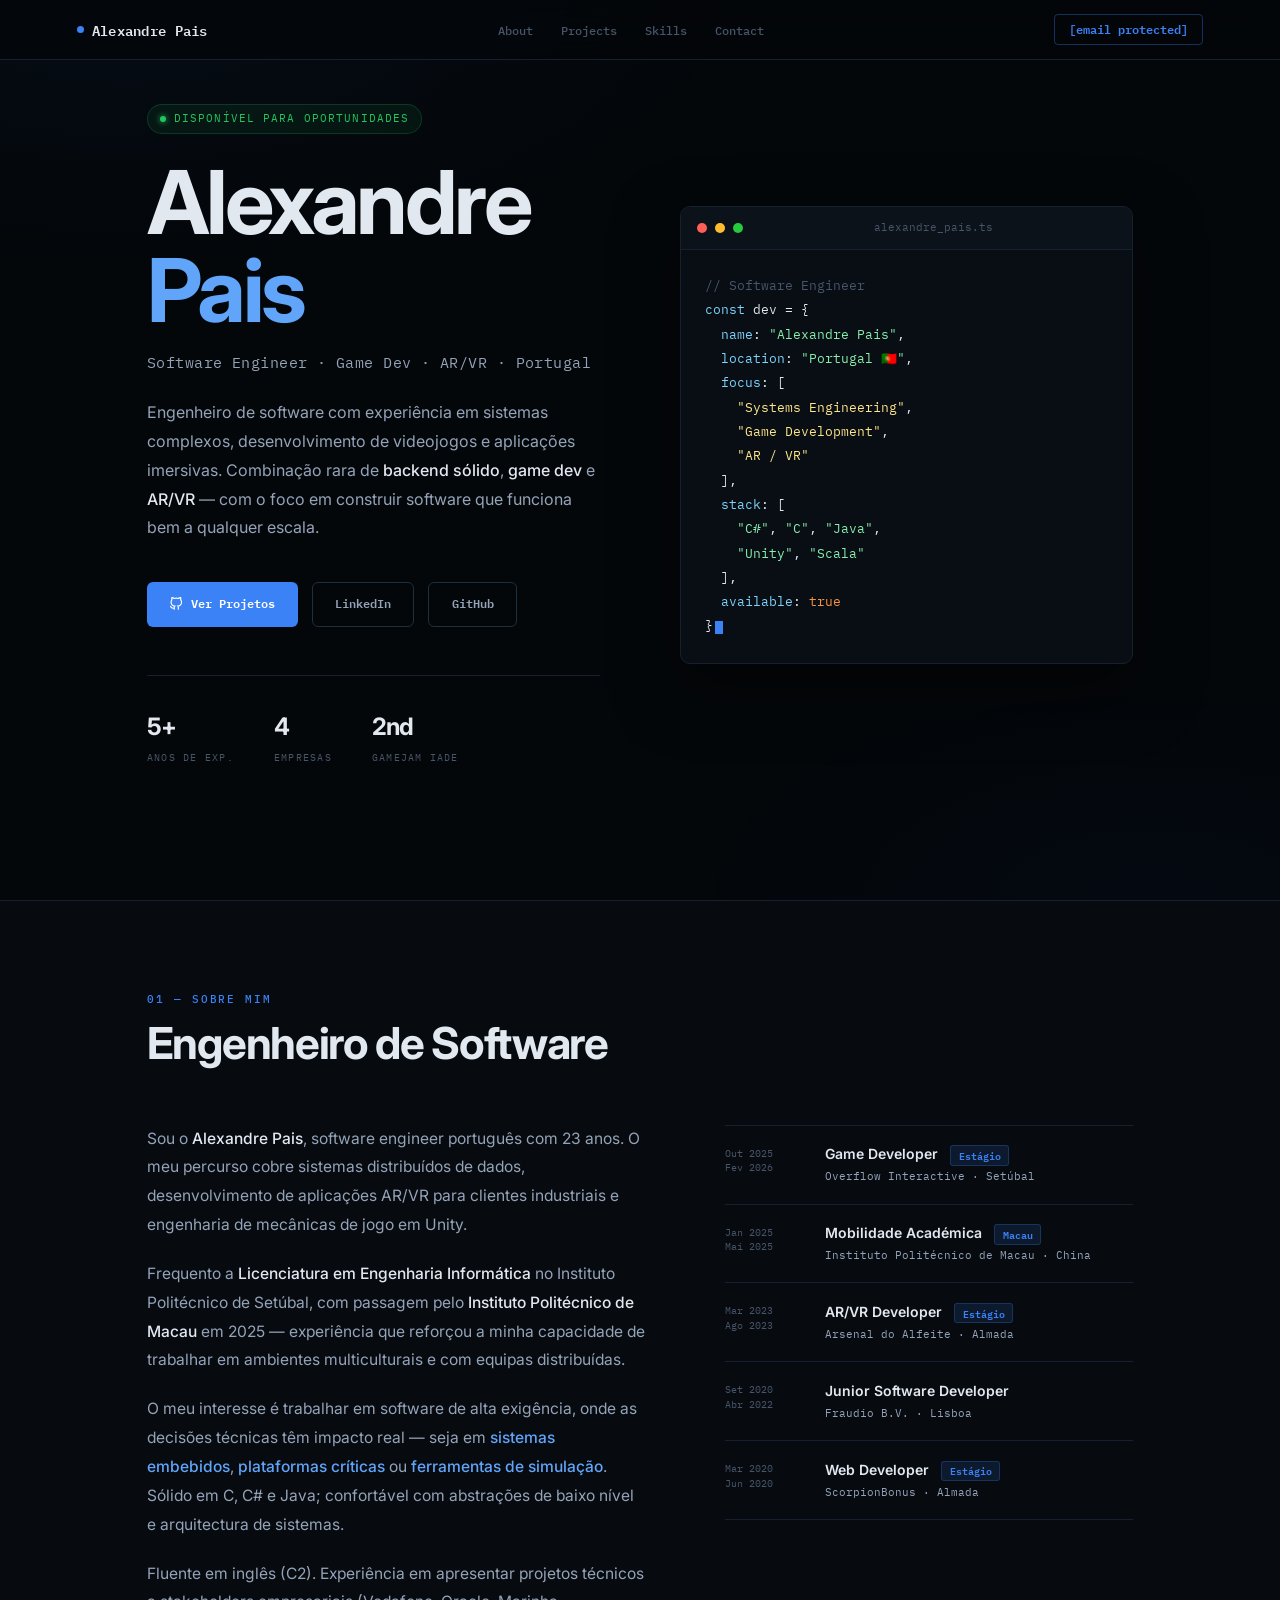
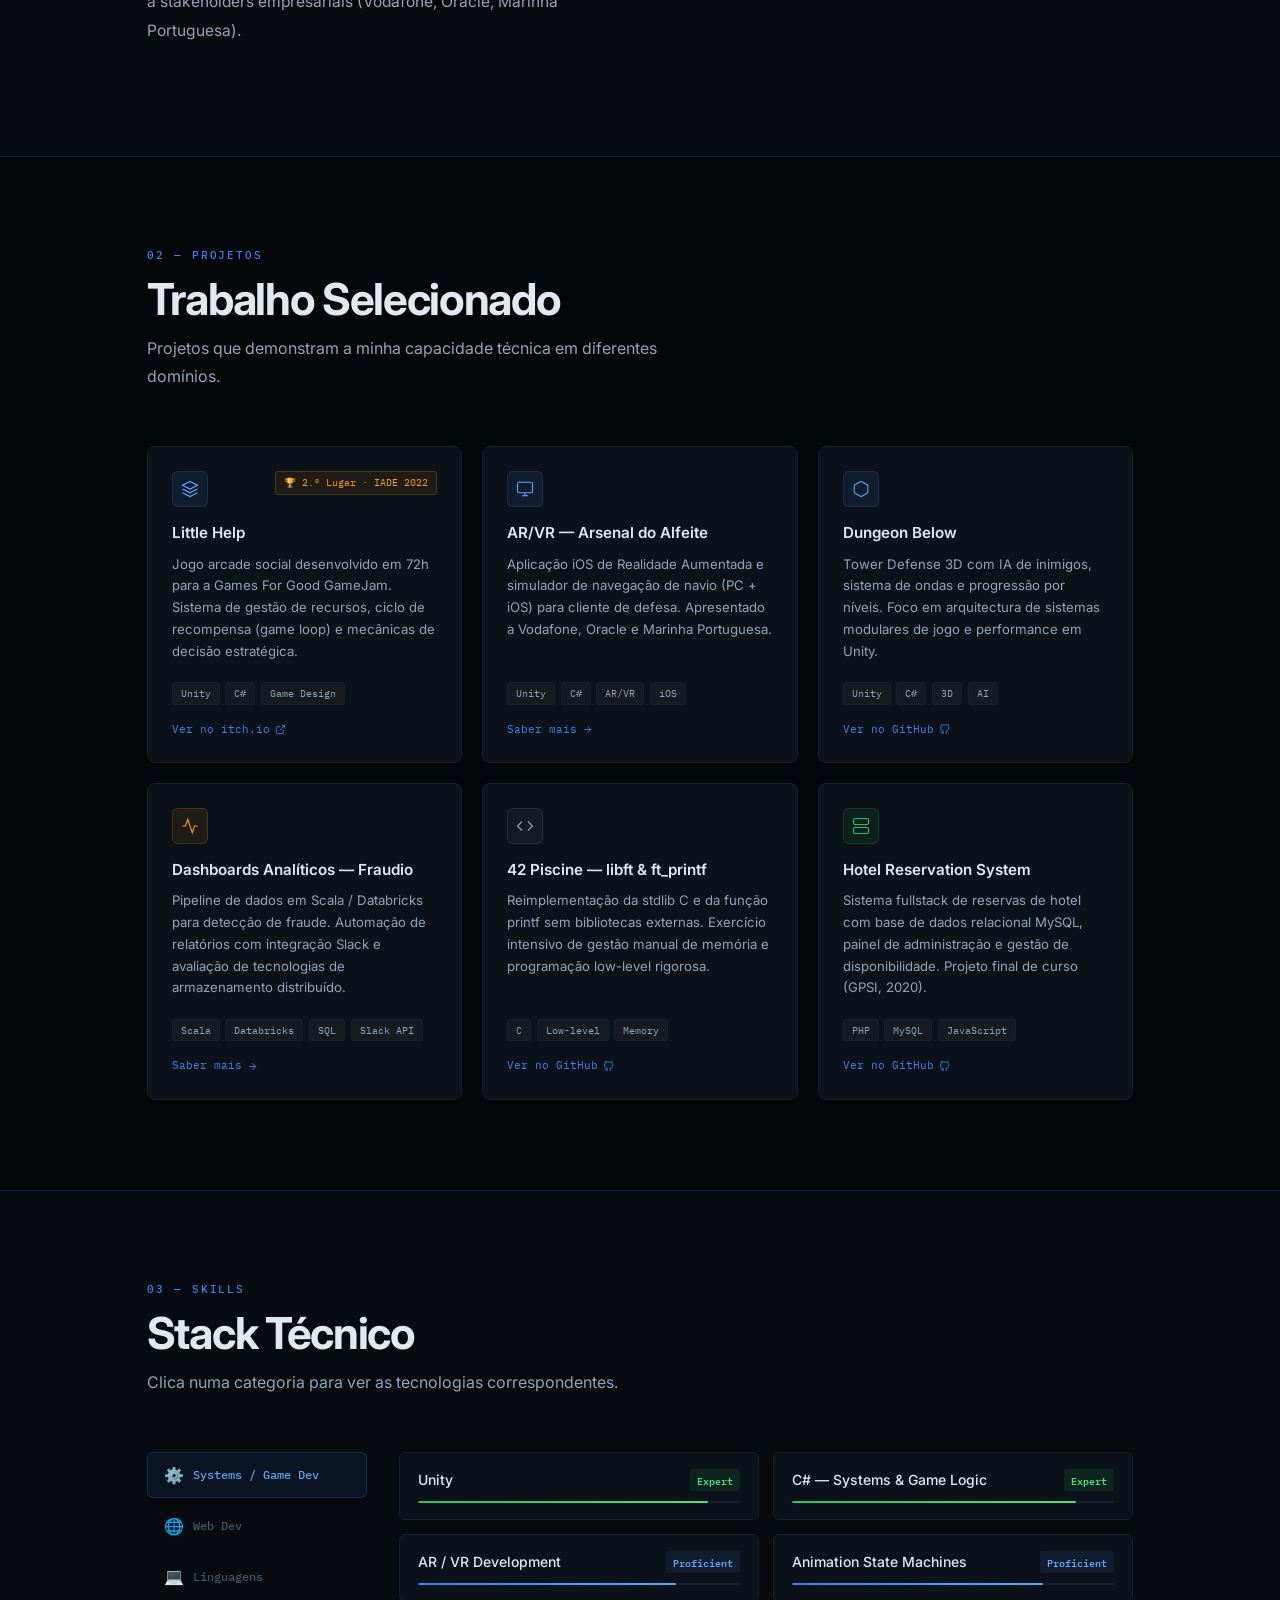
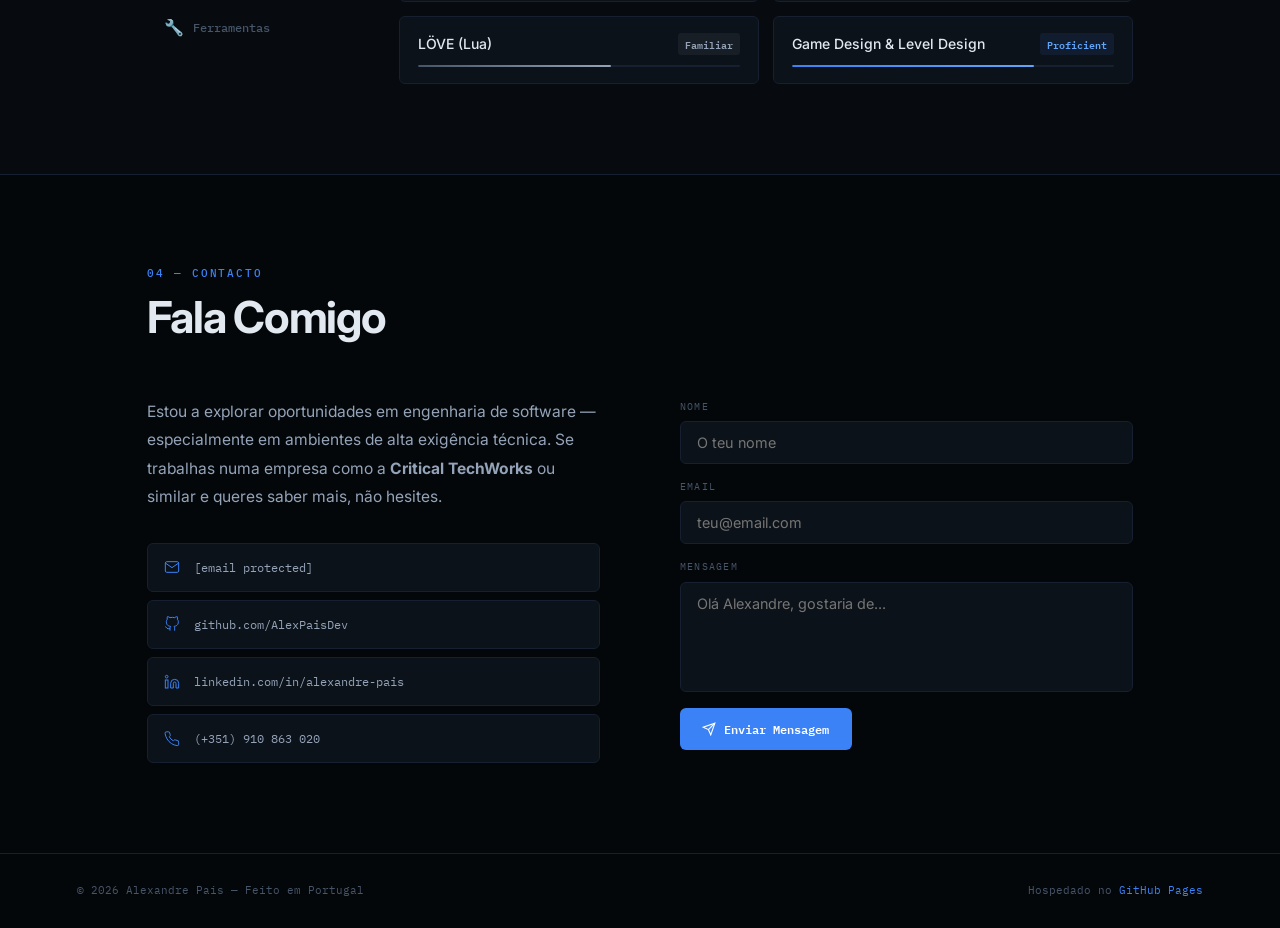
==== index.html @ ddc8dc81 "Add files via upload" ====
<!DOCTYPE html>
<html lang="pt">
<head>
  <meta charset="UTF-8" />
  <meta name="viewport" content="width=device-width, initial-scale=1.0" />
  <title>Alexandre Pais — Software Engineer</title>
  <meta name="description" content="Alexandre Pais — Software Engineer from Portugal. Systems, Game Dev, AR/VR, Backend." />
  <link rel="preconnect" href="https://fonts.googleapis.com" />
  <link href="https://fonts.googleapis.com/css2?family=IBM+Plex+Mono:wght@400;500;600&family=Inter:wght@300;400;500;600;700&display=swap" rel="stylesheet" />
  <style>
    :root {
      --bg:       #04070a;
      --surface:  #090e14;
      --card:     #0c1219;
      --border:   #162030;
      --border2:  #1d2f42;
      --accent:   #3b82f6;
      --accent-d: #1d4ed8;
      --accent-g: #60a5fa;
      --green:    #22c55e;
      --amber:    #f59e0b;
      --text:     #e2e8f0;
      --sub:      #94a3b8;
      --muted:    #475569;
      --mono:     'IBM Plex Mono', monospace;
      --sans:     'Inter', sans-serif;
    }

    *, *::before, *::after { box-sizing: border-box; margin: 0; padding: 0; }
    html { scroll-behavior: smooth; }
    body { background: var(--bg); color: var(--text); font-family: var(--sans); overflow-x: hidden; line-height: 1.6; }

    /* Subtle gradient background */
    body::after {
      content: ''; position: fixed; inset: 0; pointer-events: none; z-index: 0;
      background:
        radial-gradient(ellipse 80% 50% at 10% 0%, rgba(59,130,246,0.05) 0%, transparent 60%),
        radial-gradient(ellipse 60% 40% at 90% 100%, rgba(29,78,216,0.04) 0%, transparent 60%);
    }

    ::-webkit-scrollbar { width: 3px; }
    ::-webkit-scrollbar-track { background: var(--bg); }
    ::-webkit-scrollbar-thumb { background: var(--border2); border-radius: 2px; }

    /* ─── NAV ─── */
    nav {
      position: fixed; top: 0; left: 0; right: 0; z-index: 100;
      height: 60px;
      display: flex; align-items: center; justify-content: space-between;
      padding: 0 clamp(1.5rem, 6vw, 5rem);
      background: rgba(4,7,10,0.85);
      backdrop-filter: blur(16px) saturate(1.4);
      border-bottom: 1px solid var(--border);
    }
    .nav-brand {
      font-family: var(--mono); font-size: 0.85rem; font-weight: 600;
      color: var(--text); letter-spacing: 0.02em;
      display: flex; align-items: center; gap: 0.5rem;
    }
    .nav-brand .dot { width: 7px; height: 7px; border-radius: 50%; background: var(--accent); }
    .nav-links { display: flex; gap: 0.25rem; list-style: none; }
    .nav-links a {
      font-family: var(--mono); font-size: 0.72rem; font-weight: 500;
      color: var(--muted); text-decoration: none;
      padding: 0.35rem 0.75rem; border-radius: 4px;
      transition: color 0.15s, background 0.15s;
    }
    .nav-links a:hover { color: var(--text); background: rgba(255,255,255,0.04); }
    .nav-cta {
      font-family: var(--mono); font-size: 0.72rem; font-weight: 600;
      color: var(--accent); text-decoration: none;
      padding: 0.35rem 0.875rem;
      border: 1px solid rgba(59,130,246,0.35);
      border-radius: 4px; transition: all 0.15s;
    }
    .nav-cta:hover { background: rgba(59,130,246,0.1); border-color: var(--accent); }

    /* ─── SHARED ─── */
    .container { position: relative; z-index: 1; max-width: 1140px; margin: 0 auto; padding: 0 clamp(1.5rem, 6vw, 5rem); }

    section { padding: clamp(5rem, 10vh, 7rem) 0; }
    .section-label {
      font-family: var(--mono); font-size: 0.68rem; font-weight: 500;
      color: var(--accent); text-transform: uppercase; letter-spacing: 0.18em;
      margin-bottom: 0.6rem;
    }
    .section-heading {
      font-size: clamp(1.75rem, 4vw, 2.75rem); font-weight: 700;
      color: var(--text); letter-spacing: -0.03em; line-height: 1.15;
    }
    .section-sub {
      font-size: 1rem; color: var(--sub); margin-top: 0.6rem; max-width: 560px; line-height: 1.75;
    }
    hr.sep { border: none; border-top: 1px solid var(--border); }

    /* ─── HERO ─── */
    #hero {
      min-height: 100vh;
      display: flex; align-items: center;
      padding-top: 60px;
    }
    .hero-inner { display: grid; grid-template-columns: 1fr 1fr; gap: 5rem; align-items: center; }
    @media (max-width: 860px) { .hero-inner { grid-template-columns: 1fr; gap: 3rem; } }

    .hero-status {
      display: inline-flex; align-items: center; gap: 0.5rem;
      font-family: var(--mono); font-size: 0.7rem;
      color: var(--green); letter-spacing: 0.1em; text-transform: uppercase;
      padding: 0.3rem 0.75rem;
      background: rgba(34,197,94,0.07);
      border: 1px solid rgba(34,197,94,0.2);
      border-radius: 2rem; margin-bottom: 1.5rem;
    }
    .status-dot {
      width: 6px; height: 6px; border-radius: 50%; background: var(--green);
      box-shadow: 0 0 6px var(--green); animation: blink-dot 2s ease-in-out infinite;
    }
    @keyframes blink-dot { 0%,100%{opacity:1} 50%{opacity:0.3} }

    .hero-name {
      font-size: clamp(2.8rem, 7vw, 5.5rem); font-weight: 700;
      color: var(--text); letter-spacing: -0.04em; line-height: 1;
    }
    .hero-name .blue { color: var(--accent-g); }
    .hero-title {
      margin-top: 1rem;
      font-family: var(--mono); font-size: clamp(0.8rem, 1.5vw, 0.95rem);
      color: var(--sub); letter-spacing: 0.03em;
    }
    .hero-desc {
      margin-top: 1.5rem; font-size: 1rem; color: var(--sub); line-height: 1.8; max-width: 520px;
    }
    .hero-desc strong { color: var(--text); font-weight: 500; }

    .hero-actions { margin-top: 2.5rem; display: flex; gap: 0.875rem; flex-wrap: wrap; }
    .btn {
      display: inline-flex; align-items: center; gap: 0.5rem;
      font-family: var(--mono); font-size: 0.78rem; font-weight: 600;
      text-decoration: none; border-radius: 6px; padding: 0.7rem 1.4rem;
      transition: all 0.15s; cursor: pointer; border: none;
    }
    .btn-blue { background: var(--accent); color: #fff; }
    .btn-blue:hover { background: var(--accent-d); transform: translateY(-1px); box-shadow: 0 4px 16px rgba(59,130,246,0.3); }
    .btn-ghost { background: transparent; color: var(--sub); border: 1px solid var(--border2); }
    .btn-ghost:hover { color: var(--text); border-color: var(--sub); }

    .hero-meta {
      margin-top: 3rem; padding-top: 2rem; border-top: 1px solid var(--border);
      display: flex; gap: 2.5rem;
    }
    .meta-item { display: flex; flex-direction: column; gap: 0.2rem; }
    .meta-val { font-size: 1.5rem; font-weight: 700; color: var(--text); letter-spacing: -0.03em; }
    .meta-key { font-family: var(--mono); font-size: 0.65rem; color: var(--muted); text-transform: uppercase; letter-spacing: 0.12em; }

    /* Hero right: terminal card */
    .terminal-card {
      background: var(--surface); border: 1px solid var(--border);
      border-radius: 10px; overflow: hidden;
      box-shadow: 0 24px 64px rgba(0,0,0,0.5);
    }
    .terminal-bar {
      padding: 0.75rem 1rem; background: var(--card);
      border-bottom: 1px solid var(--border);
      display: flex; align-items: center; gap: 0.5rem;
    }
    .t-dot { width: 10px; height: 10px; border-radius: 50%; }
    .t-red { background: #ff5f56; }
    .t-yellow { background: #ffbd2e; }
    .t-green { background: #27c93f; }
    .t-title { font-family: var(--mono); font-size: 0.7rem; color: var(--muted); margin: 0 auto; }
    .terminal-body { padding: 1.5rem; font-family: var(--mono); font-size: 0.8rem; line-height: 1.9; }
    .t-comment { color: var(--muted); }
    .t-key { color: #7dd3fc; }
    .t-str { color: #86efac; }
    .t-arr { color: #fde68a; }
    .t-num { color: #fb923c; }
    .t-cursor { display: inline-block; width: 8px; height: 1em; background: var(--accent); vertical-align: middle; animation: blink 1s step-end infinite; margin-left: 2px; }
    @keyframes blink { 0%,100%{opacity:1} 50%{opacity:0} }

    /* ─── ABOUT ─── */
    #about { background: rgba(9,14,20,0.6); }
    .about-grid { display: grid; grid-template-columns: 1.1fr 0.9fr; gap: 5rem; margin-top: 3.5rem; }
    @media(max-width:800px){ .about-grid { grid-template-columns: 1fr; gap: 3rem; } }
    .about-body p { color: var(--sub); font-size: 0.975rem; line-height: 1.85; margin-bottom: 1.25rem; }
    .about-body p strong { color: var(--text); font-weight: 500; }
    .about-body p .hl { color: var(--accent-g); font-weight: 500; }

    .exp-list { display: flex; flex-direction: column; gap: 0; }
    .exp-item {
      display: grid; grid-template-columns: 80px 1fr;
      gap: 0 1.25rem; padding: 1.1rem 0;
      border-bottom: 1px solid var(--border);
    }
    .exp-item:first-child { border-top: 1px solid var(--border); }
    .exp-date { font-family: var(--mono); font-size: 0.65rem; color: var(--muted); padding-top: 0.15rem; line-height: 1.4; }
    .exp-content {}
    .exp-role { font-size: 0.875rem; font-weight: 600; color: var(--text); }
    .exp-company { font-family: var(--mono); font-size: 0.7rem; color: var(--sub); margin-top: 0.15rem; }
    .exp-badge {
      display: inline-block; font-family: var(--mono); font-size: 0.6rem; font-weight: 600;
      padding: 0.1rem 0.45rem; border-radius: 3px; margin-left: 0.5rem; vertical-align: middle;
      background: rgba(59,130,246,0.12); color: var(--accent); border: 1px solid rgba(59,130,246,0.25);
    }
    .exp-badge.amber { background: rgba(245,158,11,0.1); color: var(--amber); border-color: rgba(245,158,11,0.25); }

    /* ─── PROJECTS ─── */
    .projects-grid { display: grid; grid-template-columns: repeat(3,1fr); gap: 1.25rem; margin-top: 3.5rem; }
    @media(max-width:900px){ .projects-grid { grid-template-columns: 1fr 1fr; } }
    @media(max-width:600px){ .projects-grid { grid-template-columns: 1fr; } }

    .proj-card {
      background: var(--card); border: 1px solid var(--border);
      border-radius: 8px; padding: 1.5rem;
      display: flex; flex-direction: column;
      transition: border-color 0.2s, transform 0.2s, box-shadow 0.2s;
      position: relative; overflow: hidden;
    }
    .proj-card::before {
      content: ''; position: absolute; top: 0; left: 0; right: 0; height: 2px;
      background: linear-gradient(90deg, var(--accent), transparent);
      opacity: 0; transition: opacity 0.2s;
    }
    .proj-card:hover { border-color: var(--border2); transform: translateY(-3px); box-shadow: 0 12px 32px rgba(0,0,0,0.4); }
    .proj-card:hover::before { opacity: 1; }

    .proj-header { display: flex; justify-content: space-between; align-items: flex-start; margin-bottom: 0.875rem; }
    .proj-icon {
      width: 36px; height: 36px; border-radius: 6px;
      background: rgba(59,130,246,0.1); border: 1px solid rgba(59,130,246,0.2);
      display: flex; align-items: center; justify-content: center;
    }
    .proj-icon svg { width: 18px; height: 18px; color: var(--accent-g); }
    .proj-award {
      font-family: var(--mono); font-size: 0.6rem; color: var(--amber);
      background: rgba(245,158,11,0.08); border: 1px solid rgba(245,158,11,0.2);
      padding: 0.2rem 0.5rem; border-radius: 3px;
      display: flex; align-items: center; gap: 0.3rem;
    }
    .proj-title { font-size: 0.95rem; font-weight: 600; color: var(--text); margin-bottom: 0.5rem; }
    .proj-desc { font-size: 0.825rem; color: var(--sub); line-height: 1.65; flex: 1; margin-bottom: 1.25rem; }
    .proj-tags { display: flex; flex-wrap: wrap; gap: 0.35rem; margin-bottom: 1rem; }
    .proj-tag {
      font-family: var(--mono); font-size: 0.6rem;
      padding: 0.15rem 0.5rem; border-radius: 3px;
      background: rgba(255,255,255,0.04); color: var(--sub);
      border: 1px solid var(--border);
    }
    .proj-link {
      font-family: var(--mono); font-size: 0.68rem; color: var(--accent);
      text-decoration: none; display: inline-flex; align-items: center; gap: 0.3rem;
      transition: color 0.15s;
    }
    .proj-link:hover { color: var(--accent-g); }
    .proj-link svg { width: 11px; height: 11px; }

    /* ─── SKILLS ─── */
    #skills { background: rgba(9,14,20,0.6); }
    .skills-wrapper { margin-top: 3.5rem; display: grid; grid-template-columns: 220px 1fr; gap: 2rem; }
    @media(max-width:700px){ .skills-wrapper { grid-template-columns: 1fr; } }

    .skills-tabs { display: flex; flex-direction: column; gap: 0.3rem; }
    .tab-btn {
      width: 100%; text-align: left; background: transparent;
      border: 1px solid transparent; border-radius: 6px;
      padding: 0.75rem 1rem; cursor: pointer;
      font-family: var(--mono); font-size: 0.75rem; font-weight: 500;
      color: var(--muted); transition: all 0.15s;
      display: flex; align-items: center; gap: 0.6rem;
    }
    .tab-btn .tab-icon { font-size: 1rem; }
    .tab-btn:hover { color: var(--text); background: rgba(255,255,255,0.03); }
    .tab-btn.active {
      color: var(--accent-g); background: rgba(59,130,246,0.08);
      border-color: rgba(59,130,246,0.25);
    }

    .skills-panel-area { position: relative; }
    .skills-panel { display: none; }
    .skills-panel.active { display: grid; grid-template-columns: 1fr 1fr; gap: 0.875rem; }
    @media(max-width:520px){ .skills-panel.active { grid-template-columns: 1fr; } }

    .skill-row {
      background: var(--card); border: 1px solid var(--border);
      border-radius: 6px; padding: 1rem 1.125rem;
      transition: border-color 0.2s;
    }
    .skill-row:hover { border-color: var(--border2); }
    .skill-top { display: flex; justify-content: space-between; align-items: center; margin-bottom: 0.6rem; }
    .skill-name { font-size: 0.875rem; font-weight: 500; color: var(--text); }
    .skill-lvl {
      font-family: var(--mono); font-size: 0.65rem; font-weight: 600;
      padding: 0.15rem 0.45rem; border-radius: 3px;
    }
    .lvl-expert { background: rgba(34,197,94,0.1); color: #4ade80; }
    .lvl-proficient { background: rgba(59,130,246,0.1); color: var(--accent-g); }
    .lvl-familiar { background: rgba(148,163,184,0.08); color: var(--sub); }
    .skill-bar { height: 2px; background: var(--border); border-radius: 1px; overflow: hidden; }
    .skill-fill { height: 100%; border-radius: 1px; width: 0; transition: width 0.9s ease; }
    .fill-expert { background: linear-gradient(90deg, #22c55e, #4ade80); }
    .fill-proficient { background: linear-gradient(90deg, var(--accent), var(--accent-g)); }
    .fill-familiar { background: linear-gradient(90deg, var(--muted), var(--sub)); }

    /* ─── CONTACT ─── */
    .contact-grid { display: grid; grid-template-columns: 1fr 1fr; gap: 5rem; margin-top: 3.5rem; }
    @media(max-width:768px){ .contact-grid { grid-template-columns: 1fr; gap: 3rem; } }

    .contact-info p { color: var(--sub); font-size: 0.975rem; line-height: 1.8; margin-bottom: 2rem; }
    .contact-items { display: flex; flex-direction: column; gap: 0.5rem; }
    .contact-item {
      display: flex; align-items: center; gap: 0.875rem;
      padding: 0.875rem 1rem; border-radius: 6px;
      background: var(--card); border: 1px solid var(--border);
      text-decoration: none; color: var(--sub);
      font-family: var(--mono); font-size: 0.75rem;
      transition: all 0.15s;
    }
    .contact-item:hover { border-color: var(--border2); color: var(--text); }
    .contact-item svg { width: 16px; height: 16px; flex-shrink: 0; color: var(--accent); }

    .contact-form { display: flex; flex-direction: column; gap: 1rem; }
    .form-field { display: flex; flex-direction: column; gap: 0.4rem; }
    .form-label { font-family: var(--mono); font-size: 0.65rem; color: var(--muted); text-transform: uppercase; letter-spacing: 0.12em; }
    .form-input, .form-textarea {
      background: var(--card); border: 1px solid var(--border);
      color: var(--text); padding: 0.75rem 1rem;
      font-family: var(--sans); font-size: 0.9rem;
      border-radius: 6px; outline: none; transition: border-color 0.15s; resize: none;
    }
    .form-input:focus, .form-textarea:focus { border-color: var(--accent); }
    .form-textarea { min-height: 110px; }

    /* ─── FOOTER ─── */
    footer {
      position: relative; z-index: 1;
      border-top: 1px solid var(--border);
      padding: 1.75rem clamp(1.5rem,6vw,5rem);
      display: flex; justify-content: space-between; align-items: center; flex-wrap: wrap; gap: 1rem;
    }
    .footer-copy { font-family: var(--mono); font-size: 0.68rem; color: var(--muted); }
    .footer-copy a { color: var(--accent); text-decoration: none; }

    /* Fade-in */
    .reveal { opacity: 0; transform: translateY(20px); transition: opacity 0.65s ease, transform 0.65s ease; }
    .reveal.in { opacity: 1; transform: none; }

    @media(max-width:640px){ .nav-links, .nav-cta { display: none; } }
  </style>
</head>
<body>

  <!-- NAV -->
  <nav>
    <div class="nav-brand"><div class="dot"></div>Alexandre Pais</div>
    <ul class="nav-links">
      <li><a href="#about">About</a></li>
      <li><a href="#projects">Projects</a></li>
      <li><a href="#skills">Skills</a></li>
      <li><a href="#contact">Contact</a></li>
    </ul>
    <a href="/cdn-cgi/l/email-protection#f49598918c84959d87909182b49399959d98da979b99" class="nav-cta"><span class="__cf_email__" data-cfemail="f59499908d85949c86919083b59298949c99db969a98">[email&#160;protected]</span></a>
  </nav>

  <!-- HERO -->
  <section id="hero">
    <div class="container">
      <div class="hero-inner">
        <div>
          <div class="hero-status">
            <span class="status-dot"></span>
            Disponível para oportunidades
          </div>
          <h1 class="hero-name">Alexandre<br><span class="blue">Pais</span></h1>
          <p class="hero-title">Software Engineer · Game Dev · AR/VR · Portugal</p>
          <p class="hero-desc">
            Engenheiro de software com experiência em sistemas complexos, desenvolvimento de videojogos e aplicações imersivas. Combinação rara de <strong>backend sólido</strong>, <strong>game dev</strong> e <strong>AR/VR</strong> — com o foco em construir software que funciona bem a qualquer escala.
          </p>
          <div class="hero-actions">
            <a href="#projects" class="btn btn-blue">
              <svg width="14" height="14" viewBox="0 0 24 24" fill="none" stroke="currentColor" stroke-width="2"><path d="M9 19c-5 1.5-5-2.5-7-3m14 6v-3.87a3.37 3.37 0 0 0-.94-2.61c3.14-.35 6.44-1.54 6.44-7A5.44 5.44 0 0 0 20 4.77 5.07 5.07 0 0 0 19.91 1S18.73.65 16 2.48a13.38 13.38 0 0 0-7 0C6.27.65 5.09 1 5.09 1A5.07 5.07 0 0 0 5 4.77a5.44 5.44 0 0 0-1.5 3.78c0 5.42 3.3 6.61 6.44 7A3.37 3.37 0 0 0 9 18.13V22"/></svg>
              Ver Projetos
            </a>
            <a href="https://www.linkedin.com/in/alexandre-pais-6740a91b2/" target="_blank" class="btn btn-ghost">LinkedIn</a>
            <a href="https://github.com/AlexPaisDev" target="_blank" class="btn btn-ghost">GitHub</a>
          </div>
          <div class="hero-meta">
            <div class="meta-item"><span class="meta-val">5+</span><span class="meta-key">Anos de exp.</span></div>
            <div class="meta-item"><span class="meta-val">4</span><span class="meta-key">Empresas</span></div>
            <div class="meta-item"><span class="meta-val">2nd</span><span class="meta-key">GameJam IADE</span></div>
          </div>
        </div>

        <div class="terminal-card reveal">
          <div class="terminal-bar">
            <span class="t-dot t-red"></span>
            <span class="t-dot t-yellow"></span>
            <span class="t-dot t-green"></span>
            <span class="t-title">alexandre_pais.ts</span>
          </div>
          <div class="terminal-body">
<span class="t-comment">// Software Engineer</span>
<br>
<span class="t-key">const</span> dev = {
<br>
&nbsp;&nbsp;<span class="t-key">name</span>: <span class="t-str">"Alexandre Pais"</span>,
<br>
&nbsp;&nbsp;<span class="t-key">location</span>: <span class="t-str">"Portugal 🇵🇹"</span>,
<br>
&nbsp;&nbsp;<span class="t-key">focus</span>: [
<br>
&nbsp;&nbsp;&nbsp;&nbsp;<span class="t-arr">"Systems Engineering"</span>,
<br>
&nbsp;&nbsp;&nbsp;&nbsp;<span class="t-arr">"Game Development"</span>,
<br>
&nbsp;&nbsp;&nbsp;&nbsp;<span class="t-arr">"AR / VR"</span>
<br>
&nbsp;&nbsp;],
<br>
&nbsp;&nbsp;<span class="t-key">stack</span>: [
<br>
&nbsp;&nbsp;&nbsp;&nbsp;<span class="t-str">"C#"</span>, <span class="t-str">"C"</span>, <span class="t-str">"Java"</span>,
<br>
&nbsp;&nbsp;&nbsp;&nbsp;<span class="t-str">"Unity"</span>, <span class="t-str">"Scala"</span>
<br>
&nbsp;&nbsp;],
<br>
&nbsp;&nbsp;<span class="t-key">available</span>: <span class="t-num">true</span>
<br>
}<span class="t-cursor"></span>
          </div>
        </div>
      </div>
    </div>
  </section>

  <hr class="sep" />

  <!-- ABOUT -->
  <section id="about">
    <div class="container">
      <p class="section-label">01 — Sobre mim</p>
      <h2 class="section-heading">Engenheiro de Software</h2>
      <div class="about-grid">
        <div class="about-body reveal">
          <p>
            Sou o <strong>Alexandre Pais</strong>, software engineer português com 23 anos. O meu percurso cobre sistemas distribuídos de dados, desenvolvimento de aplicações AR/VR para clientes industriais e engenharia de mecânicas de jogo em Unity.
          </p>
          <p>
            Frequento a <strong>Licenciatura em Engenharia Informática</strong> no Instituto Politécnico de Setúbal, com passagem pelo <strong>Instituto Politécnico de Macau</strong> em 2025 — experiência que reforçou a minha capacidade de trabalhar em ambientes multiculturais e com equipas distribuídas.
          </p>
          <p>
            O meu interesse é trabalhar em software de alta exigência, onde as decisões técnicas têm impacto real — seja em <span class="hl">sistemas embebidos</span>, <span class="hl">plataformas críticas</span> ou <span class="hl">ferramentas de simulação</span>. Sólido em C, C# e Java; confortável com abstrações de baixo nível e arquitectura de sistemas.
          </p>
          <p>
            Fluente em inglês (C2). Experiência em apresentar projetos técnicos a stakeholders empresariais (Vodafone, Oracle, Marinha Portuguesa).
          </p>
        </div>
        <div class="exp-list reveal">
          <div class="exp-item">
            <div class="exp-date">Out 2025<br>Fev 2026</div>
            <div class="exp-content">
              <div class="exp-role">Game Developer <span class="exp-badge">Estágio</span></div>
              <div class="exp-company">Overflow Interactive · Setúbal</div>
            </div>
          </div>
          <div class="exp-item">
            <div class="exp-date">Jan 2025<br>Mai 2025</div>
            <div class="exp-content">
              <div class="exp-role">Mobilidade Académica <span class="exp-badge">Macau</span></div>
              <div class="exp-company">Instituto Politécnico de Macau · China</div>
            </div>
          </div>
          <div class="exp-item">
            <div class="exp-date">Mar 2023<br>Ago 2023</div>
            <div class="exp-content">
              <div class="exp-role">AR/VR Developer <span class="exp-badge">Estágio</span></div>
              <div class="exp-company">Arsenal do Alfeite · Almada</div>
            </div>
          </div>
          <div class="exp-item">
            <div class="exp-date">Set 2020<br>Abr 2022</div>
            <div class="exp-content">
              <div class="exp-role">Junior Software Developer</div>
              <div class="exp-company">Fraudio B.V. · Lisboa</div>
            </div>
          </div>
          <div class="exp-item">
            <div class="exp-date">Mar 2020<br>Jun 2020</div>
            <div class="exp-content">
              <div class="exp-role">Web Developer <span class="exp-badge">Estágio</span></div>
              <div class="exp-company">ScorpionBonus · Almada</div>
            </div>
          </div>
        </div>
      </div>
    </div>
  </section>

  <hr class="sep" />

  <!-- PROJECTS -->
  <section id="projects">
    <div class="container">
      <p class="section-label">02 — Projetos</p>
      <h2 class="section-heading">Trabalho Selecionado</h2>
      <p class="section-sub">Projetos que demonstram a minha capacidade técnica em diferentes domínios.</p>
      <div class="projects-grid">

        <div class="proj-card reveal">
          <div class="proj-header">
            <div class="proj-icon">
              <svg viewBox="0 0 24 24" fill="none" stroke="currentColor" stroke-width="1.5"><path d="M12 2L2 7l10 5 10-5-10-5zM2 17l10 5 10-5M2 12l10 5 10-5"/></svg>
            </div>
            <div class="proj-award">🏆 2.º Lugar · IADE 2022</div>
          </div>
          <div class="proj-title">Little Help</div>
          <p class="proj-desc">Jogo arcade social desenvolvido em 72h para a Games For Good GameJam. Sistema de gestão de recursos, ciclo de recompensa (game loop) e mecânicas de decisão estratégica.</p>
          <div class="proj-tags">
            <span class="proj-tag">Unity</span>
            <span class="proj-tag">C#</span>
            <span class="proj-tag">Game Design</span>
          </div>
          <a href="https://lodyny.itch.io/little.help" target="_blank" class="proj-link">
            Ver no itch.io
            <svg viewBox="0 0 24 24" fill="none" stroke="currentColor" stroke-width="2"><path d="M18 13v6a2 2 0 0 1-2 2H5a2 2 0 0 1-2-2V8a2 2 0 0 1 2-2h6"/><polyline points="15 3 21 3 21 9"/><line x1="10" y1="14" x2="21" y2="3"/></svg>
          </a>
        </div>

        <div class="proj-card reveal">
          <div class="proj-header">
            <div class="proj-icon">
              <svg viewBox="0 0 24 24" fill="none" stroke="currentColor" stroke-width="1.5"><rect x="2" y="3" width="20" height="14" rx="2"/><path d="M8 21h8m-4-4v4"/></svg>
            </div>
          </div>
          <div class="proj-title">AR/VR — Arsenal do Alfeite</div>
          <p class="proj-desc">Aplicação iOS de Realidade Aumentada e simulador de navegação de navio (PC + iOS) para cliente de defesa. Apresentado a Vodafone, Oracle e Marinha Portuguesa.</p>
          <div class="proj-tags">
            <span class="proj-tag">Unity</span>
            <span class="proj-tag">C#</span>
            <span class="proj-tag">AR/VR</span>
            <span class="proj-tag">iOS</span>
          </div>
          <a href="#contact" class="proj-link">
            Saber mais
            <svg viewBox="0 0 24 24" fill="none" stroke="currentColor" stroke-width="2"><line x1="5" y1="12" x2="19" y2="12"/><polyline points="12 5 19 12 12 19"/></svg>
          </a>
        </div>

        <div class="proj-card reveal">
          <div class="proj-header">
            <div class="proj-icon">
              <svg viewBox="0 0 24 24" fill="none" stroke="currentColor" stroke-width="1.5"><path d="M21 16V8a2 2 0 0 0-1-1.73l-7-4a2 2 0 0 0-2 0l-7 4A2 2 0 0 0 3 8v8a2 2 0 0 0 1 1.73l7 4a2 2 0 0 0 2 0l7-4A2 2 0 0 0 21 16z"/></svg>
            </div>
          </div>
          <div class="proj-title">Dungeon Below</div>
          <p class="proj-desc">Tower Defense 3D com IA de inimigos, sistema de ondas e progressão por níveis. Foco em arquitectura de sistemas modulares de jogo e performance em Unity.</p>
          <div class="proj-tags">
            <span class="proj-tag">Unity</span>
            <span class="proj-tag">C#</span>
            <span class="proj-tag">3D</span>
            <span class="proj-tag">AI</span>
          </div>
          <a href="https://github.com/AlexPaisDev/Dungeon_Below" target="_blank" class="proj-link">
            Ver no GitHub
            <svg viewBox="0 0 24 24" fill="none" stroke="currentColor" stroke-width="2"><path d="M9 19c-5 1.5-5-2.5-7-3m14 6v-3.87a3.37 3.37 0 0 0-.94-2.61c3.14-.35 6.44-1.54 6.44-7A5.44 5.44 0 0 0 20 4.77 5.07 5.07 0 0 0 19.91 1S18.73.65 16 2.48a13.38 13.38 0 0 0-7 0C6.27.65 5.09 1 5.09 1A5.07 5.07 0 0 0 5 4.77a5.44 5.44 0 0 0-1.5 3.78c0 5.42 3.3 6.61 6.44 7A3.37 3.37 0 0 0 9 18.13V22"/></svg>
          </a>
        </div>

        <div class="proj-card reveal">
          <div class="proj-header">
            <div class="proj-icon" style="background:rgba(245,158,11,0.08);border-color:rgba(245,158,11,0.2)">
              <svg viewBox="0 0 24 24" fill="none" stroke="#f59e0b" stroke-width="1.5"><polyline points="22 12 18 12 15 21 9 3 6 12 2 12"/></svg>
            </div>
          </div>
          <div class="proj-title">Dashboards Analíticos — Fraudio</div>
          <p class="proj-desc">Pipeline de dados em Scala / Databricks para detecção de fraude. Automação de relatórios com integração Slack e avaliação de tecnologias de armazenamento distribuído.</p>
          <div class="proj-tags">
            <span class="proj-tag">Scala</span>
            <span class="proj-tag">Databricks</span>
            <span class="proj-tag">SQL</span>
            <span class="proj-tag">Slack API</span>
          </div>
          <a href="#contact" class="proj-link">
            Saber mais
            <svg viewBox="0 0 24 24" fill="none" stroke="currentColor" stroke-width="2"><line x1="5" y1="12" x2="19" y2="12"/><polyline points="12 5 19 12 12 19"/></svg>
          </a>
        </div>

        <div class="proj-card reveal">
          <div class="proj-header">
            <div class="proj-icon" style="background:rgba(148,163,184,0.06);border-color:rgba(148,163,184,0.15)">
              <svg viewBox="0 0 24 24" fill="none" stroke="#94a3b8" stroke-width="1.5"><polyline points="16 18 22 12 16 6"/><polyline points="8 6 2 12 8 18"/></svg>
            </div>
          </div>
          <div class="proj-title">42 Piscine — libft & ft_printf</div>
          <p class="proj-desc">Reimplementação da stdlib C e da função printf sem bibliotecas externas. Exercício intensivo de gestão manual de memória e programação low-level rigorosa.</p>
          <div class="proj-tags">
            <span class="proj-tag">C</span>
            <span class="proj-tag">Low-level</span>
            <span class="proj-tag">Memory</span>
          </div>
          <a href="https://github.com/AlexPaisDev/42-Piscine" target="_blank" class="proj-link">
            Ver no GitHub
            <svg viewBox="0 0 24 24" fill="none" stroke="currentColor" stroke-width="2"><path d="M9 19c-5 1.5-5-2.5-7-3m14 6v-3.87a3.37 3.37 0 0 0-.94-2.61c3.14-.35 6.44-1.54 6.44-7A5.44 5.44 0 0 0 20 4.77 5.07 5.07 0 0 0 19.91 1S18.73.65 16 2.48a13.38 13.38 0 0 0-7 0C6.27.65 5.09 1 5.09 1A5.07 5.07 0 0 0 5 4.77a5.44 5.44 0 0 0-1.5 3.78c0 5.42 3.3 6.61 6.44 7A3.37 3.37 0 0 0 9 18.13V22"/></svg>
          </a>
        </div>

        <div class="proj-card reveal">
          <div class="proj-header">
            <div class="proj-icon" style="background:rgba(34,197,94,0.08);border-color:rgba(34,197,94,0.2)">
              <svg viewBox="0 0 24 24" fill="none" stroke="#22c55e" stroke-width="1.5"><rect x="2" y="2" width="20" height="8" rx="2"/><rect x="2" y="14" width="20" height="8" rx="2"/><line x1="6" y1="6" x2="6.01" y2="6"/><line x1="6" y1="18" x2="6.01" y2="18"/></svg>
            </div>
          </div>
          <div class="proj-title">Hotel Reservation System</div>
          <p class="proj-desc">Sistema fullstack de reservas de hotel com base de dados relacional MySQL, painel de administração e gestão de disponibilidade. Projeto final de curso (GPSI, 2020).</p>
          <div class="proj-tags">
            <span class="proj-tag">PHP</span>
            <span class="proj-tag">MySQL</span>
            <span class="proj-tag">JavaScript</span>
          </div>
          <a href="https://github.com/AlexPaisDev/HotelReservationWebSite" target="_blank" class="proj-link">
            Ver no GitHub
            <svg viewBox="0 0 24 24" fill="none" stroke="currentColor" stroke-width="2"><path d="M9 19c-5 1.5-5-2.5-7-3m14 6v-3.87a3.37 3.37 0 0 0-.94-2.61c3.14-.35 6.44-1.54 6.44-7A5.44 5.44 0 0 0 20 4.77 5.07 5.07 0 0 0 19.91 1S18.73.65 16 2.48a13.38 13.38 0 0 0-7 0C6.27.65 5.09 1 5.09 1A5.07 5.07 0 0 0 5 4.77a5.44 5.44 0 0 0-1.5 3.78c0 5.42 3.3 6.61 6.44 7A3.37 3.37 0 0 0 9 18.13V22"/></svg>
          </a>
        </div>

      </div>
    </div>
  </section>

  <hr class="sep" />

  <!-- SKILLS -->
  <section id="skills">
    <div class="container">
      <p class="section-label">03 — Skills</p>
      <h2 class="section-heading">Stack Técnico</h2>
      <p class="section-sub">Clica numa categoria para ver as tecnologias correspondentes.</p>
      <div class="skills-wrapper reveal">
        <div class="skills-tabs">
          <button class="tab-btn active" onclick="switchTab('systems',this)">
            <span class="tab-icon">⚙️</span> Systems / Game Dev
          </button>
          <button class="tab-btn" onclick="switchTab('web',this)">
            <span class="tab-icon">🌐</span> Web Dev
          </button>
          <button class="tab-btn" onclick="switchTab('languages',this)">
            <span class="tab-icon">💻</span> Linguagens
          </button>
          <button class="tab-btn" onclick="switchTab('tools',this)">
            <span class="tab-icon">🔧</span> Ferramentas
          </button>
        </div>

        <div class="skills-panel-area">

          <!-- SYSTEMS / GAME DEV -->
          <div id="tab-systems" class="skills-panel active">
            <div class="skill-row">
              <div class="skill-top"><span class="skill-name">Unity</span><span class="skill-lvl lvl-expert">Expert</span></div>
              <div class="skill-bar"><div class="skill-fill fill-expert" data-w="90"></div></div>
            </div>
            <div class="skill-row">
              <div class="skill-top"><span class="skill-name">C# — Systems & Game Logic</span><span class="skill-lvl lvl-expert">Expert</span></div>
              <div class="skill-bar"><div class="skill-fill fill-expert" data-w="88"></div></div>
            </div>
            <div class="skill-row">
              <div class="skill-top"><span class="skill-name">AR / VR Development</span><span class="skill-lvl lvl-proficient">Proficient</span></div>
              <div class="skill-bar"><div class="skill-fill fill-proficient" data-w="80"></div></div>
            </div>
            <div class="skill-row">
              <div class="skill-top"><span class="skill-name">Animation State Machines</span><span class="skill-lvl lvl-proficient">Proficient</span></div>
              <div class="skill-bar"><div class="skill-fill fill-proficient" data-w="78"></div></div>
            </div>
            <div class="skill-row">
              <div class="skill-top"><span class="skill-name">LÖVE (Lua)</span><span class="skill-lvl lvl-familiar">Familiar</span></div>
              <div class="skill-bar"><div class="skill-fill fill-familiar" data-w="60"></div></div>
            </div>
            <div class="skill-row">
              <div class="skill-top"><span class="skill-name">Game Design & Level Design</span><span class="skill-lvl lvl-proficient">Proficient</span></div>
              <div class="skill-bar"><div class="skill-fill fill-proficient" data-w="75"></div></div>
            </div>
          </div>

          <!-- WEB DEV -->
          <div id="tab-web" class="skills-panel">
            <div class="skill-row">
              <div class="skill-top"><span class="skill-name">HTML / CSS</span><span class="skill-lvl lvl-expert">Expert</span></div>
              <div class="skill-bar"><div class="skill-fill fill-expert" data-w="85"></div></div>
            </div>
            <div class="skill-row">
              <div class="skill-top"><span class="skill-name">JavaScript</span><span class="skill-lvl lvl-proficient">Proficient</span></div>
              <div class="skill-bar"><div class="skill-fill fill-proficient" data-w="78"></div></div>
            </div>
            <div class="skill-row">
              <div class="skill-top"><span class="skill-name">PHP</span><span class="skill-lvl lvl-proficient">Proficient</span></div>
              <div class="skill-bar"><div class="skill-fill fill-proficient" data-w="70"></div></div>
            </div>
            <div class="skill-row">
              <div class="skill-top"><span class="skill-name">MySQL</span><span class="skill-lvl lvl-proficient">Proficient</span></div>
              <div class="skill-bar"><div class="skill-fill fill-proficient" data-w="75"></div></div>
            </div>
            <div class="skill-row">
              <div class="skill-top"><span class="skill-name">Bootstrap</span><span class="skill-lvl lvl-familiar">Familiar</span></div>
              <div class="skill-bar"><div class="skill-fill fill-familiar" data-w="65"></div></div>
            </div>
          </div>

          <!-- LANGUAGES -->
          <div id="tab-languages" class="skills-panel">
            <div class="skill-row">
              <div class="skill-top"><span class="skill-name">C#</span><span class="skill-lvl lvl-expert">Expert</span></div>
              <div class="skill-bar"><div class="skill-fill fill-expert" data-w="88"></div></div>
            </div>
            <div class="skill-row">
              <div class="skill-top"><span class="skill-name">C</span><span class="skill-lvl lvl-proficient">Proficient</span></div>
              <div class="skill-bar"><div class="skill-fill fill-proficient" data-w="75"></div></div>
            </div>
            <div class="skill-row">
              <div class="skill-top"><span class="skill-name">Java</span><span class="skill-lvl lvl-proficient">Proficient</span></div>
              <div class="skill-bar"><div class="skill-fill fill-proficient" data-w="70"></div></div>
            </div>
            <div class="skill-row">
              <div class="skill-top"><span class="skill-name">Python</span><span class="skill-lvl lvl-familiar">Familiar</span></div>
              <div class="skill-bar"><div class="skill-fill fill-familiar" data-w="65"></div></div>
            </div>
            <div class="skill-row">
              <div class="skill-top"><span class="skill-name">Scala</span><span class="skill-lvl lvl-familiar">Familiar</span></div>
              <div class="skill-bar"><div class="skill-fill fill-familiar" data-w="60"></div></div>
            </div>
            <div class="skill-row">
              <div class="skill-top"><span class="skill-name">Lua</span><span class="skill-lvl lvl-familiar">Familiar</span></div>
              <div class="skill-bar"><div class="skill-fill fill-familiar" data-w="58"></div></div>
            </div>
          </div>

          <!-- TOOLS -->
          <div id="tab-tools" class="skills-panel">
            <div class="skill-row">
              <div class="skill-top"><span class="skill-name">Git / GitHub</span><span class="skill-lvl lvl-expert">Expert</span></div>
              <div class="skill-bar"><div class="skill-fill fill-expert" data-w="92"></div></div>
            </div>
            <div class="skill-row">
              <div class="skill-top"><span class="skill-name">Visual Studio Code</span><span class="skill-lvl lvl-expert">Expert</span></div>
              <div class="skill-bar"><div class="skill-fill fill-expert" data-w="90"></div></div>
            </div>
            <div class="skill-row">
              <div class="skill-top"><span class="skill-name">Linux</span><span class="skill-lvl lvl-proficient">Proficient</span></div>
              <div class="skill-bar"><div class="skill-fill fill-proficient" data-w="72"></div></div>
            </div>
            <div class="skill-row">
              <div class="skill-top"><span class="skill-name">Databricks</span><span class="skill-lvl lvl-familiar">Familiar</span></div>
              <div class="skill-bar"><div class="skill-fill fill-familiar" data-w="62"></div></div>
            </div>
          </div>

        </div>
      </div>
    </div>
  </section>

  <hr class="sep" />

  <!-- CONTACT -->
  <section id="contact">
    <div class="container">
      <p class="section-label">04 — Contacto</p>
      <h2 class="section-heading">Fala Comigo</h2>
      <div class="contact-grid">
        <div class="contact-info reveal">
          <p>Estou a explorar oportunidades em engenharia de software — especialmente em ambientes de alta exigência técnica. Se trabalhas numa empresa como a <strong>Critical TechWorks</strong> ou similar e queres saber mais, não hesites.</p>
          <div class="contact-items">
            <a href="/cdn-cgi/l/email-protection#b7d6dbd2cfc7d6dec4d3d2c1f7d0dad6dedb99d4d8da" class="contact-item">
              <svg viewBox="0 0 24 24" fill="none" stroke="currentColor" stroke-width="1.5"><path d="M4 4h16c1.1 0 2 .9 2 2v12c0 1.1-.9 2-2 2H4c-1.1 0-2-.9-2-2V6c0-1.1.9-2 2-2z"/><polyline points="22,6 12,13 2,6"/></svg>
              <span class="__cf_email__" data-cfemail="82e3eee7faf2e3ebf1e6e7f4c2e5efe3ebeeace1edef">[email&#160;protected]</span>
            </a>
            <a href="https://github.com/AlexPaisDev" target="_blank" class="contact-item">
              <svg viewBox="0 0 24 24" fill="none" stroke="currentColor" stroke-width="1.5"><path d="M9 19c-5 1.5-5-2.5-7-3m14 6v-3.87a3.37 3.37 0 0 0-.94-2.61c3.14-.35 6.44-1.54 6.44-7A5.44 5.44 0 0 0 20 4.77 5.07 5.07 0 0 0 19.91 1S18.73.65 16 2.48a13.38 13.38 0 0 0-7 0C6.27.65 5.09 1 5.09 1A5.07 5.07 0 0 0 5 4.77a5.44 5.44 0 0 0-1.5 3.78c0 5.42 3.3 6.61 6.44 7A3.37 3.37 0 0 0 9 18.13V22"/></svg>
              github.com/AlexPaisDev
            </a>
            <a href="https://www.linkedin.com/in/alexandre-pais-6740a91b2/" target="_blank" class="contact-item">
              <svg viewBox="0 0 24 24" fill="none" stroke="currentColor" stroke-width="1.5"><path d="M16 8a6 6 0 0 1 6 6v7h-4v-7a2 2 0 0 0-2-2 2 2 0 0 0-2 2v7h-4v-7a6 6 0 0 1 6-6z"/><rect x="2" y="9" width="4" height="12"/><circle cx="4" cy="4" r="2"/></svg>
              linkedin.com/in/alexandre-pais
            </a>
            <a href="tel:+351910863020" class="contact-item">
              <svg viewBox="0 0 24 24" fill="none" stroke="currentColor" stroke-width="1.5"><path d="M22 16.92v3a2 2 0 0 1-2.18 2 19.79 19.79 0 0 1-8.63-3.07A19.5 19.5 0 0 1 4.69 12 19.79 19.79 0 0 1 1.61 3.4 2 2 0 0 1 3.58 1.22h3a2 2 0 0 1 2 1.72c.127.96.361 1.903.7 2.81a2 2 0 0 1-.45 2.11L7.91 8.73a16 16 0 0 0 6 6l.89-.89a2 2 0 0 1 2.11-.45c.907.339 1.85.573 2.81.7A2 2 0 0 1 21.5 16.92z"/></svg>
              (+351) 910 863 020
            </a>
          </div>
        </div>
        <div class="contact-form reveal">
          <!-- ✅ Formspree: substitui YOUR_FORM_ID pelo teu ID em formspree.io/forms -->
          <form id="contact-form" action="https://formspree.io/f/mwvrvdog" method="POST" novalidate>
            <div class="form-field">
              <label class="form-label" for="name">Nome</label>
              <input id="name" type="text" name="name" class="form-input" placeholder="O teu nome" required />
            </div>
            <div class="form-field" style="margin-top:0.875rem">
              <label class="form-label" for="email">Email</label>
              <input id="email" type="email" name="email" class="form-input" placeholder="teu@email.com" required />
            </div>
            <div class="form-field" style="margin-top:0.875rem">
              <label class="form-label" for="message">Mensagem</label>
              <textarea id="message" name="message" class="form-textarea" placeholder="Olá Alexandre, gostaria de..." required></textarea>
            </div>
            <div style="margin-top:1rem;display:flex;align-items:center;gap:1rem;flex-wrap:wrap">
              <button type="submit" id="submit-btn" class="btn btn-blue">
                <svg width="14" height="14" viewBox="0 0 24 24" fill="none" stroke="currentColor" stroke-width="2"><line x1="22" y1="2" x2="11" y2="13"/><polygon points="22 2 15 22 11 13 2 9 22 2"/></svg>
                Enviar Mensagem
              </button>
              <p id="form-status" style="font-family:var(--mono);font-size:0.72rem;display:none"></p>
            </div>
          </form>
        </div>
      </div>
    </div>
  </section>

  <footer>
    <p class="footer-copy">© 2026 Alexandre Pais — Feito em Portugal</p>
    <p class="footer-copy">Hospedado no <a href="https://github.com/AlexPaisDev" target="_blank">GitHub Pages</a></p>
  </footer>

  <script data-cfasync="false" src="/cdn-cgi/scripts/5c5dd728/cloudflare-static/email-decode.min.js"></script><script>
    // Reveal on scroll
    const obs = new IntersectionObserver((entries) => {
      entries.forEach((e, i) => {
        if (e.isIntersecting) {
          setTimeout(() => e.target.classList.add('in'), i * 100);
        }
      });
    }, { threshold: 0.1 });
    document.querySelectorAll('.reveal').forEach(el => obs.observe(el));

    // Animate bars of a given panel
    function animateBars(panel) {
      panel.querySelectorAll('.skill-fill').forEach(bar => {
        bar.style.width = '0%';
        // Force reflow so transition fires
        void bar.offsetWidth;
        setTimeout(() => { bar.style.width = bar.dataset.w + '%'; }, 60);
      });
    }

    // Tab switching — ONLY shows selected panel
    function switchTab(id, btn) {
      // Hide all panels
      document.querySelectorAll('.skills-panel').forEach(p => p.classList.remove('active'));
      // Deactivate all buttons
      document.querySelectorAll('.tab-btn').forEach(b => b.classList.remove('active'));
      // Show selected panel
      const panel = document.getElementById('tab-' + id);
      panel.classList.add('active');
      btn.classList.add('active');
      // Animate bars in the newly shown panel
      animateBars(panel);
    }

    // Animate initial active tab bars on load
    window.addEventListener('load', () => {
      const active = document.querySelector('.skills-panel.active');
      if (active) setTimeout(() => animateBars(active), 400);
    });

    // Formspree async submit
    const form = document.getElementById('contact-form');
    const submitBtn = document.getElementById('submit-btn');
    const status = document.getElementById('form-status');

    form.addEventListener('submit', async (e) => {
      e.preventDefault();
      const name = form.name.value.trim();
      const email = form.email.value.trim();
      const message = form.message.value.trim();
      if (!name || !email || !message) {
        status.style.display = 'block';
        status.style.color = '#f87171';
        status.textContent = '⚠ Preenche todos os campos.';
        return;
      }
      submitBtn.disabled = true;
      submitBtn.textContent = 'A enviar...';
      try {
        const res = await fetch(form.action, {
          method: 'POST',
          headers: { 'Accept': 'application/json' },
          body: new FormData(form)
        });
        if (res.ok) {
          status.style.display = 'block';
          status.style.color = '#4ade80';
          status.textContent = '✓ Mensagem enviada com sucesso!';
          form.reset();
        } else {
          const data = await res.json();
          throw new Error(data?.errors?.[0]?.message || 'Erro ao enviar.');
        }
      } catch (err) {
        status.style.display = 'block';
        status.style.color = '#f87171';
        status.textContent = '✗ ' + err.message;
      } finally {
        submitBtn.disabled = false;
        submitBtn.innerHTML = '<svg width="14" height="14" viewBox="0 0 24 24" fill="none" stroke="currentColor" stroke-width="2"><line x1="22" y1="2" x2="11" y2="13"/><polygon points="22 2 15 22 11 13 2 9 22 2"/></svg> Enviar Mensagem';
        setTimeout(() => { status.style.display = 'none'; }, 5000);
      }
    });

    // Active nav highlight
    const sections = document.querySelectorAll('section[id]');
    window.addEventListener('scroll', () => {
      const y = window.scrollY + 80;
      sections.forEach(s => {
        const a = document.querySelector(`.nav-links a[href="#${s.id}"]`);
        if (!a) return;
        a.style.color = (y >= s.offsetTop && y < s.offsetTop + s.offsetHeight) ? 'var(--text)' : '';
      });
    });
  </script>
</body>
</html>
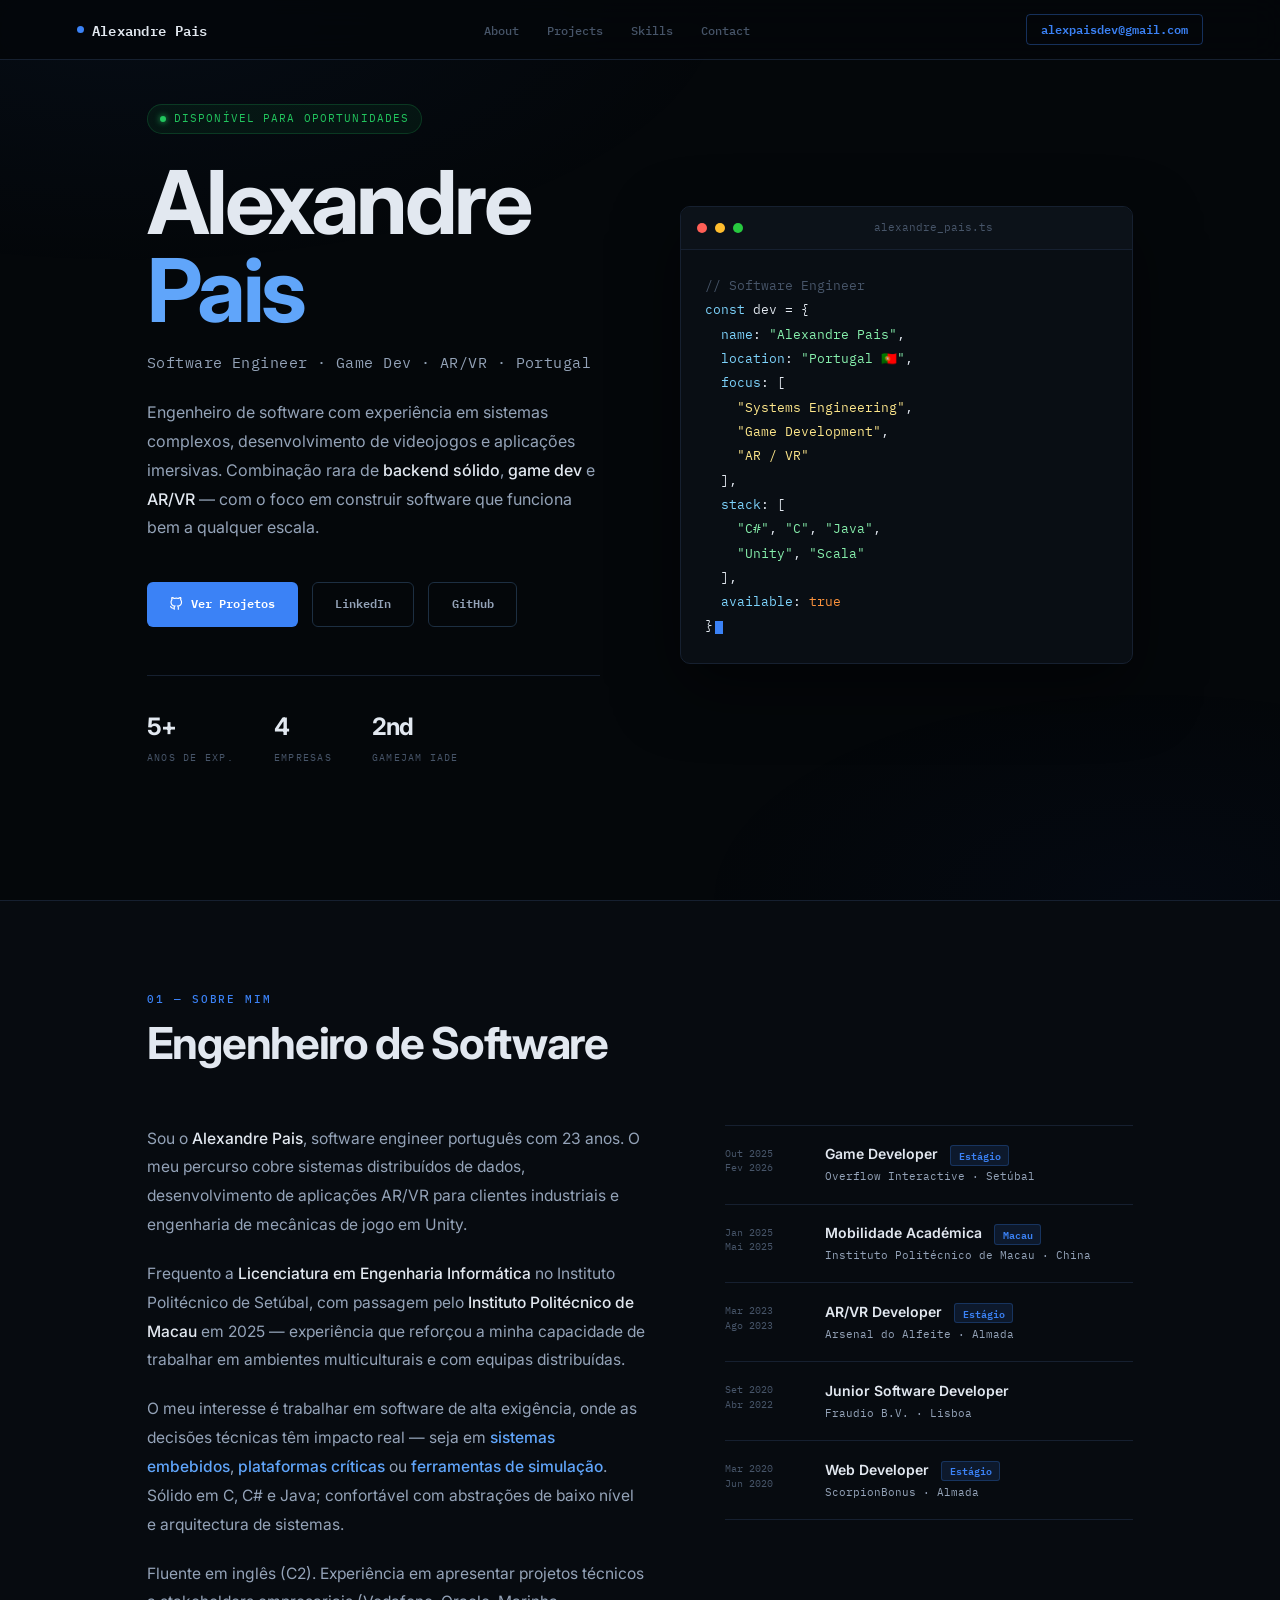
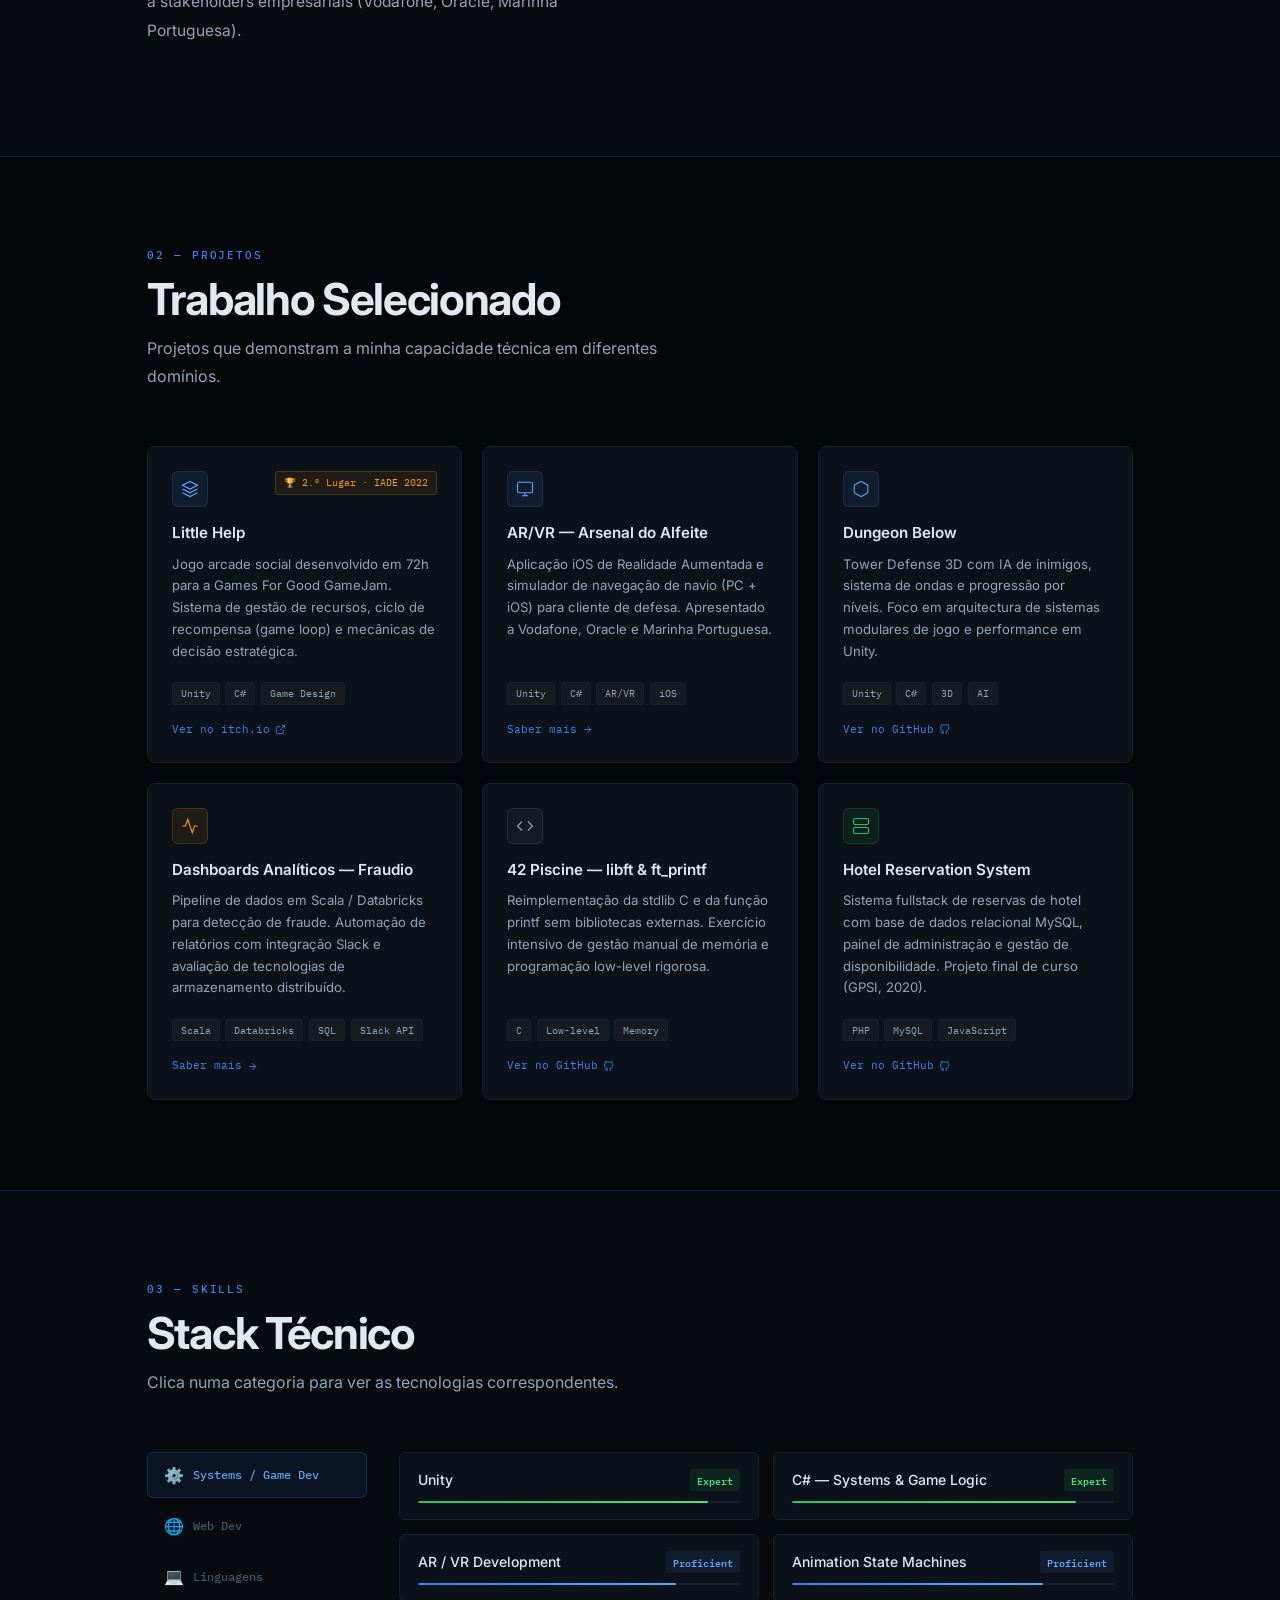
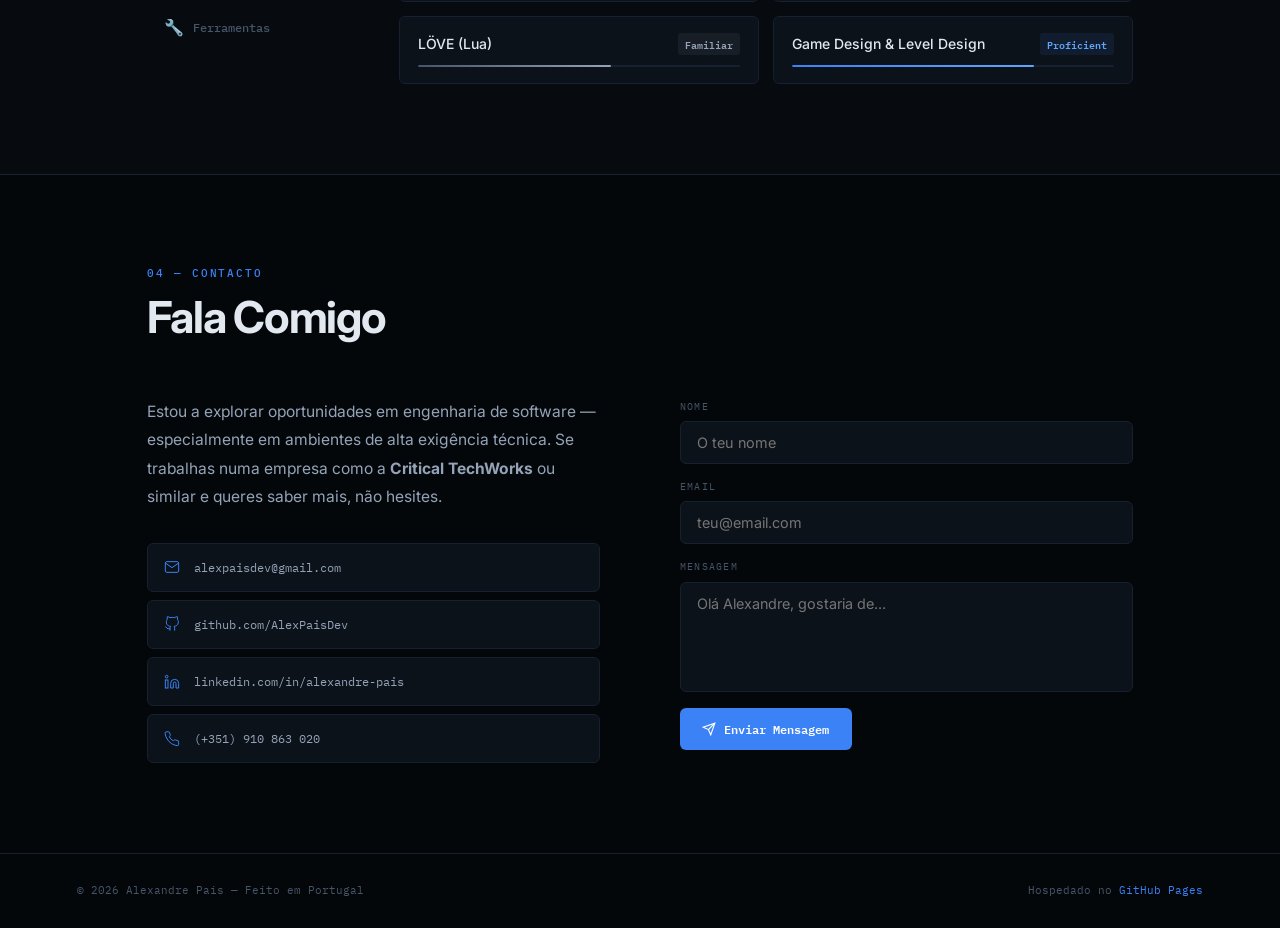
==== commit 770cea2e: "Updating index.html" ====
--- a/index.html
+++ b/index.html
@@ -357,7 +357,7 @@
       <li><a href="#skills">Skills</a></li>
       <li><a href="#contact">Contact</a></li>
     </ul>
-    <a href="/cdn-cgi/l/email-protection#f49598918c84959d87909182b49399959d98da979b99" class="nav-cta"><span class="__cf_email__" data-cfemail="f59499908d85949c86919083b59298949c99db969a98">[email&#160;protected]</span></a>
+    <a href="mailto:alexpaisdev@gmail.com" class="nav-cta">alexpaisdev@gmail.com</a>
   </nav>
 
   <!-- HERO -->
@@ -769,9 +769,9 @@
         <div class="contact-info reveal">
           <p>Estou a explorar oportunidades em engenharia de software — especialmente em ambientes de alta exigência técnica. Se trabalhas numa empresa como a <strong>Critical TechWorks</strong> ou similar e queres saber mais, não hesites.</p>
           <div class="contact-items">
-            <a href="/cdn-cgi/l/email-protection#b7d6dbd2cfc7d6dec4d3d2c1f7d0dad6dedb99d4d8da" class="contact-item">
+            <a href="mailto:alexpaisdev@gmail.com" class="contact-item">
               <svg viewBox="0 0 24 24" fill="none" stroke="currentColor" stroke-width="1.5"><path d="M4 4h16c1.1 0 2 .9 2 2v12c0 1.1-.9 2-2 2H4c-1.1 0-2-.9-2-2V6c0-1.1.9-2 2-2z"/><polyline points="22,6 12,13 2,6"/></svg>
-              <span class="__cf_email__" data-cfemail="82e3eee7faf2e3ebf1e6e7f4c2e5efe3ebeeace1edef">[email&#160;protected]</span>
+              alexpaisdev@gmail.com
             </a>
             <a href="https://github.com/AlexPaisDev" target="_blank" class="contact-item">
               <svg viewBox="0 0 24 24" fill="none" stroke="currentColor" stroke-width="1.5"><path d="M9 19c-5 1.5-5-2.5-7-3m14 6v-3.87a3.37 3.37 0 0 0-.94-2.61c3.14-.35 6.44-1.54 6.44-7A5.44 5.44 0 0 0 20 4.77 5.07 5.07 0 0 0 19.91 1S18.73.65 16 2.48a13.38 13.38 0 0 0-7 0C6.27.65 5.09 1 5.09 1A5.07 5.07 0 0 0 5 4.77a5.44 5.44 0 0 0-1.5 3.78c0 5.42 3.3 6.61 6.44 7A3.37 3.37 0 0 0 9 18.13V22"/></svg>
@@ -820,7 +820,7 @@
     <p class="footer-copy">Hospedado no <a href="https://github.com/AlexPaisDev" target="_blank">GitHub Pages</a></p>
   </footer>
 
-  <script data-cfasync="false" src="/cdn-cgi/scripts/5c5dd728/cloudflare-static/email-decode.min.js"></script><script>
+  <script>
     // Reveal on scroll
     const obs = new IntersectionObserver((entries) => {
       entries.forEach((e, i) => {
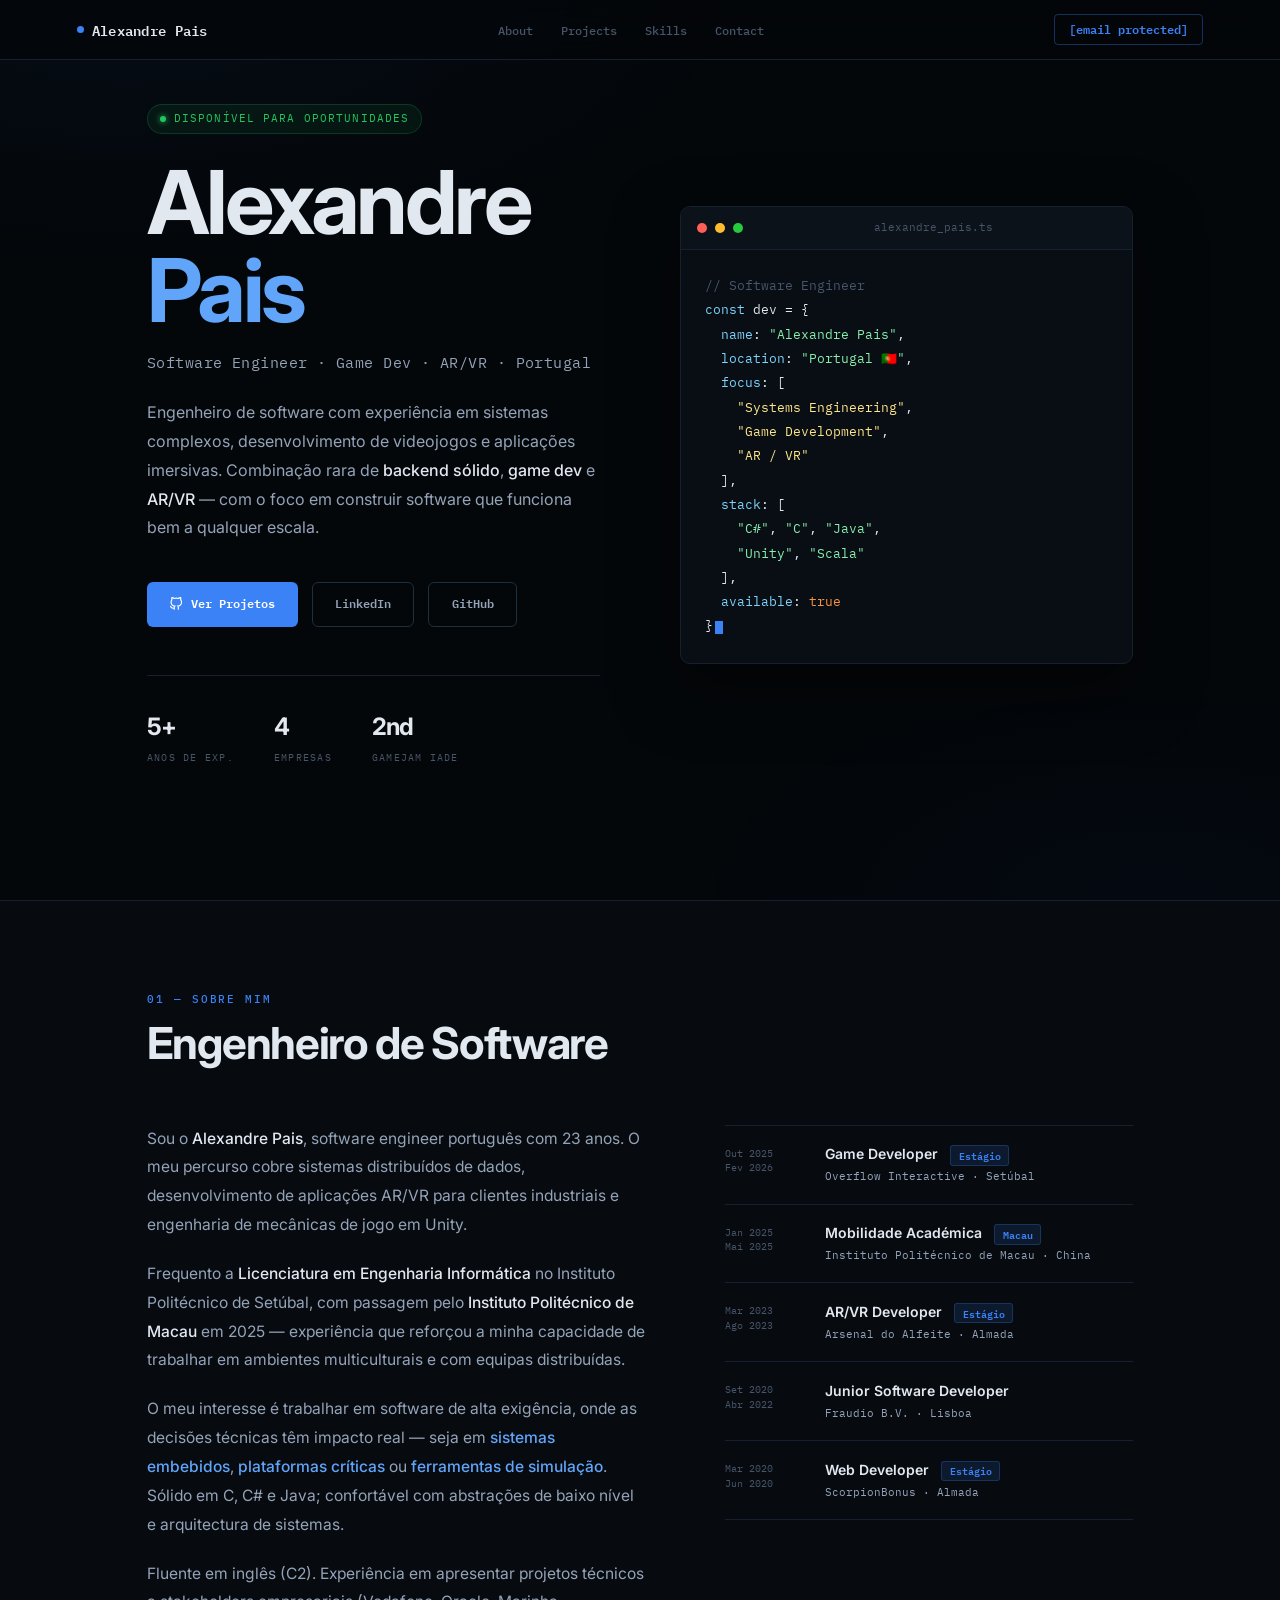
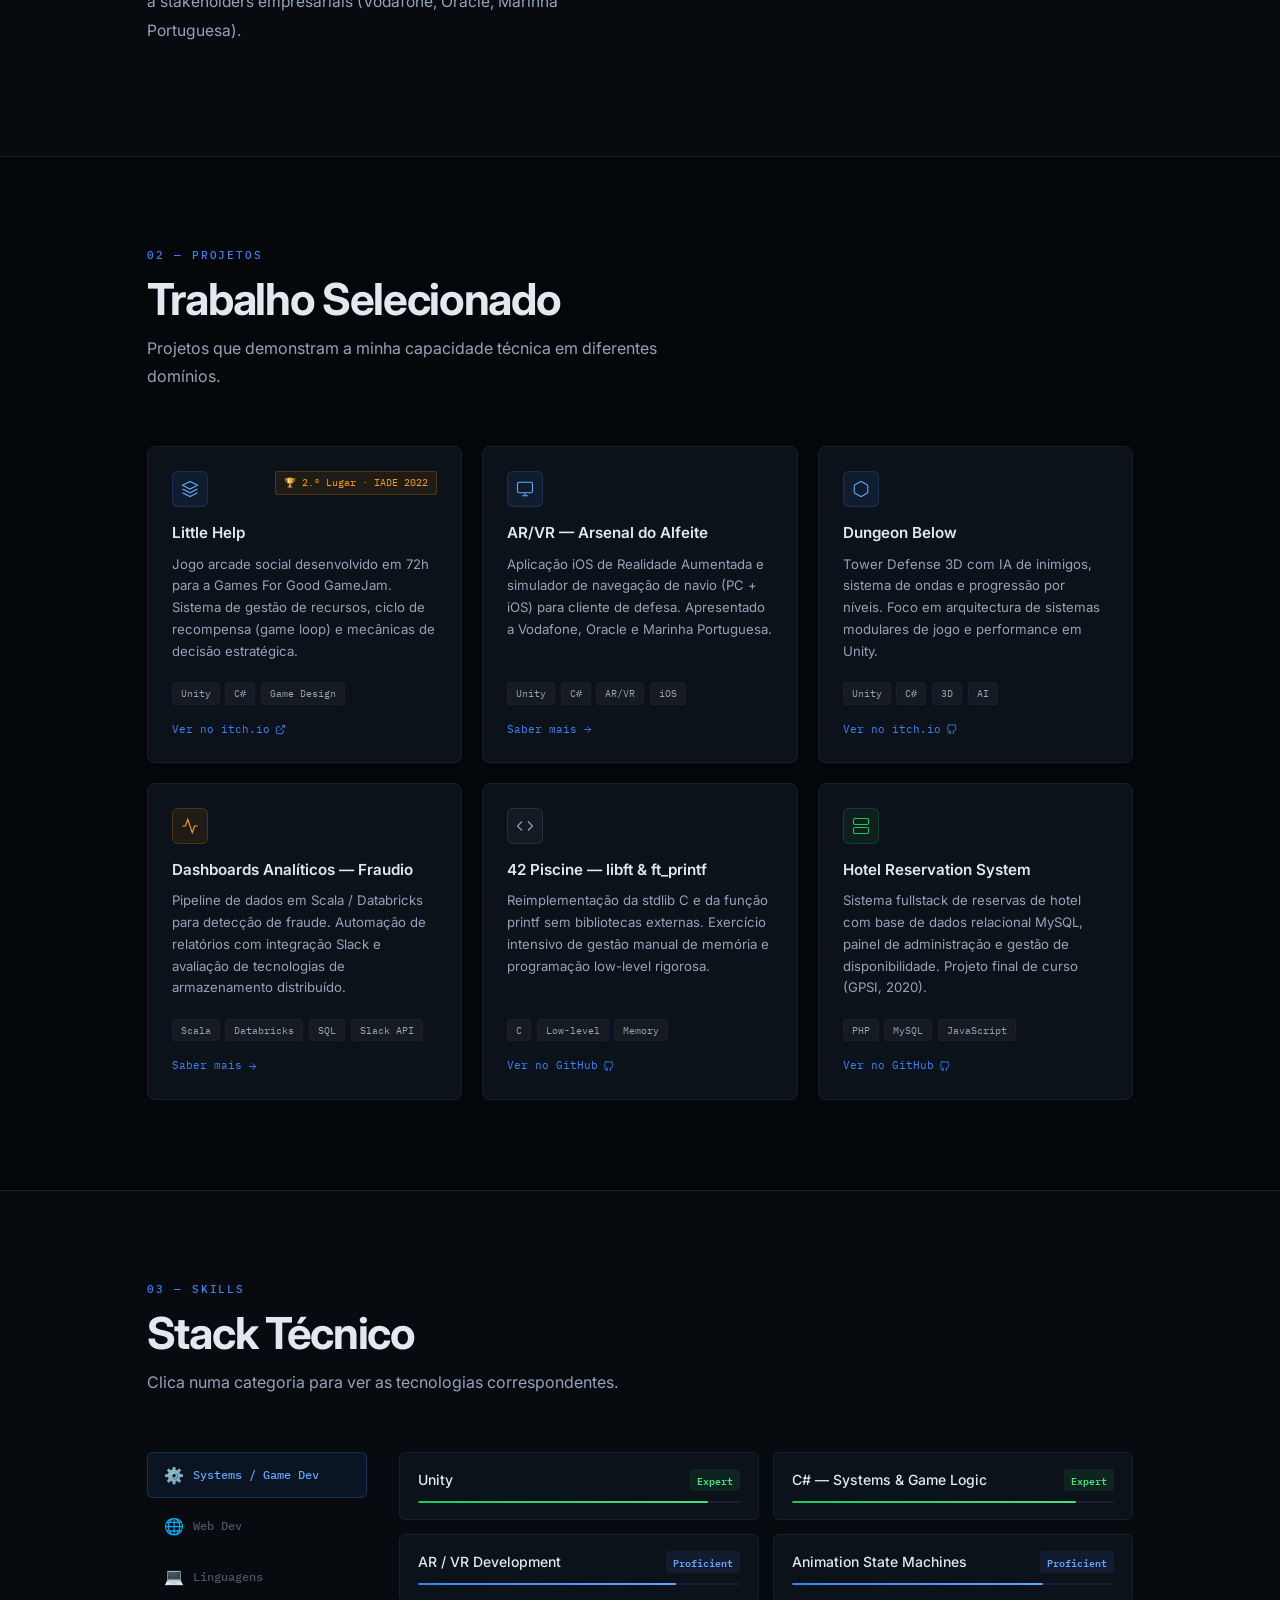
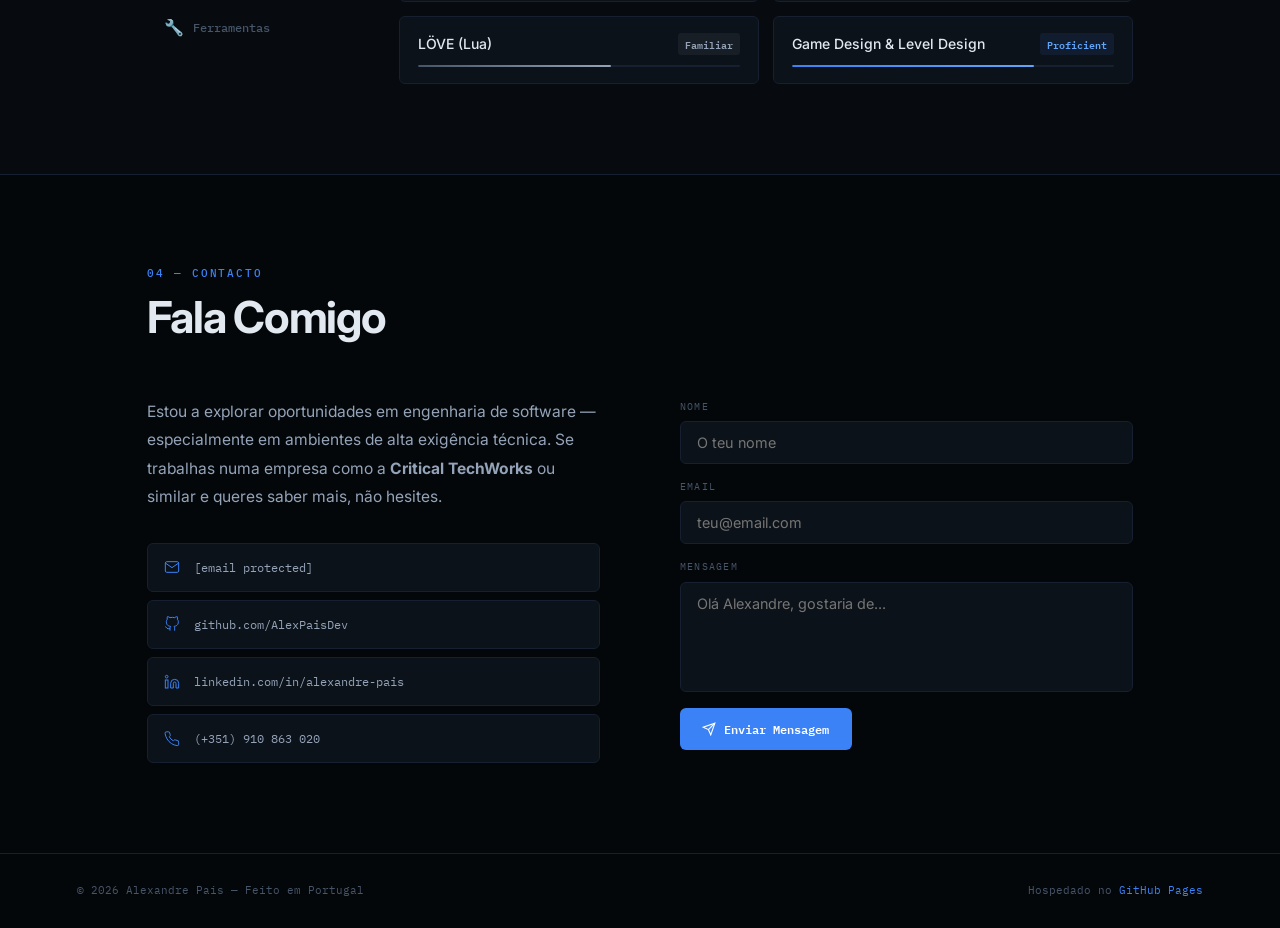
==== commit 46da9a04: "Fixed itch.io links" ====
--- a/index.html
+++ b/index.html
@@ -357,7 +357,7 @@
       <li><a href="#skills">Skills</a></li>
       <li><a href="#contact">Contact</a></li>
     </ul>
-    <a href="mailto:alexpaisdev@gmail.com" class="nav-cta">alexpaisdev@gmail.com</a>
+    <a href="/cdn-cgi/l/email-protection#f49598918c84959d87909182b49399959d98da979b99" class="nav-cta"><span class="__cf_email__" data-cfemail="f59499908d85949c86919083b59298949c99db969a98">[email&#160;protected]</span></a>
   </nav>
 
   <!-- HERO -->
@@ -519,7 +519,7 @@
             <span class="proj-tag">C#</span>
             <span class="proj-tag">Game Design</span>
           </div>
-          <a href="https://lodyny.itch.io/little.help" target="_blank" class="proj-link">
+          <a href="https://neroforge.itch.io/little-help" target="_blank" class="proj-link">
             Ver no itch.io
             <svg viewBox="0 0 24 24" fill="none" stroke="currentColor" stroke-width="2"><path d="M18 13v6a2 2 0 0 1-2 2H5a2 2 0 0 1-2-2V8a2 2 0 0 1 2-2h6"/><polyline points="15 3 21 3 21 9"/><line x1="10" y1="14" x2="21" y2="3"/></svg>
           </a>
@@ -559,8 +559,8 @@
             <span class="proj-tag">3D</span>
             <span class="proj-tag">AI</span>
           </div>
-          <a href="https://github.com/AlexPaisDev/Dungeon_Below" target="_blank" class="proj-link">
-            Ver no GitHub
+          <a href="https://ninjagamedev.itch.io/dungeon-below" target="_blank" class="proj-link">
+            Ver no itch.io
             <svg viewBox="0 0 24 24" fill="none" stroke="currentColor" stroke-width="2"><path d="M9 19c-5 1.5-5-2.5-7-3m14 6v-3.87a3.37 3.37 0 0 0-.94-2.61c3.14-.35 6.44-1.54 6.44-7A5.44 5.44 0 0 0 20 4.77 5.07 5.07 0 0 0 19.91 1S18.73.65 16 2.48a13.38 13.38 0 0 0-7 0C6.27.65 5.09 1 5.09 1A5.07 5.07 0 0 0 5 4.77a5.44 5.44 0 0 0-1.5 3.78c0 5.42 3.3 6.61 6.44 7A3.37 3.37 0 0 0 9 18.13V22"/></svg>
           </a>
         </div>
@@ -769,9 +769,9 @@
         <div class="contact-info reveal">
           <p>Estou a explorar oportunidades em engenharia de software — especialmente em ambientes de alta exigência técnica. Se trabalhas numa empresa como a <strong>Critical TechWorks</strong> ou similar e queres saber mais, não hesites.</p>
           <div class="contact-items">
-            <a href="mailto:alexpaisdev@gmail.com" class="contact-item">
+            <a href="/cdn-cgi/l/email-protection#b7d6dbd2cfc7d6dec4d3d2c1f7d0dad6dedb99d4d8da" class="contact-item">
               <svg viewBox="0 0 24 24" fill="none" stroke="currentColor" stroke-width="1.5"><path d="M4 4h16c1.1 0 2 .9 2 2v12c0 1.1-.9 2-2 2H4c-1.1 0-2-.9-2-2V6c0-1.1.9-2 2-2z"/><polyline points="22,6 12,13 2,6"/></svg>
-              alexpaisdev@gmail.com
+              <span class="__cf_email__" data-cfemail="82e3eee7faf2e3ebf1e6e7f4c2e5efe3ebeeace1edef">[email&#160;protected]</span>
             </a>
             <a href="https://github.com/AlexPaisDev" target="_blank" class="contact-item">
               <svg viewBox="0 0 24 24" fill="none" stroke="currentColor" stroke-width="1.5"><path d="M9 19c-5 1.5-5-2.5-7-3m14 6v-3.87a3.37 3.37 0 0 0-.94-2.61c3.14-.35 6.44-1.54 6.44-7A5.44 5.44 0 0 0 20 4.77 5.07 5.07 0 0 0 19.91 1S18.73.65 16 2.48a13.38 13.38 0 0 0-7 0C6.27.65 5.09 1 5.09 1A5.07 5.07 0 0 0 5 4.77a5.44 5.44 0 0 0-1.5 3.78c0 5.42 3.3 6.61 6.44 7A3.37 3.37 0 0 0 9 18.13V22"/></svg>
@@ -820,7 +820,7 @@
     <p class="footer-copy">Hospedado no <a href="https://github.com/AlexPaisDev" target="_blank">GitHub Pages</a></p>
   </footer>
 
-  <script>
+  <script data-cfasync="false" src="/cdn-cgi/scripts/5c5dd728/cloudflare-static/email-decode.min.js"></script><script>
     // Reveal on scroll
     const obs = new IntersectionObserver((entries) => {
       entries.forEach((e, i) => {
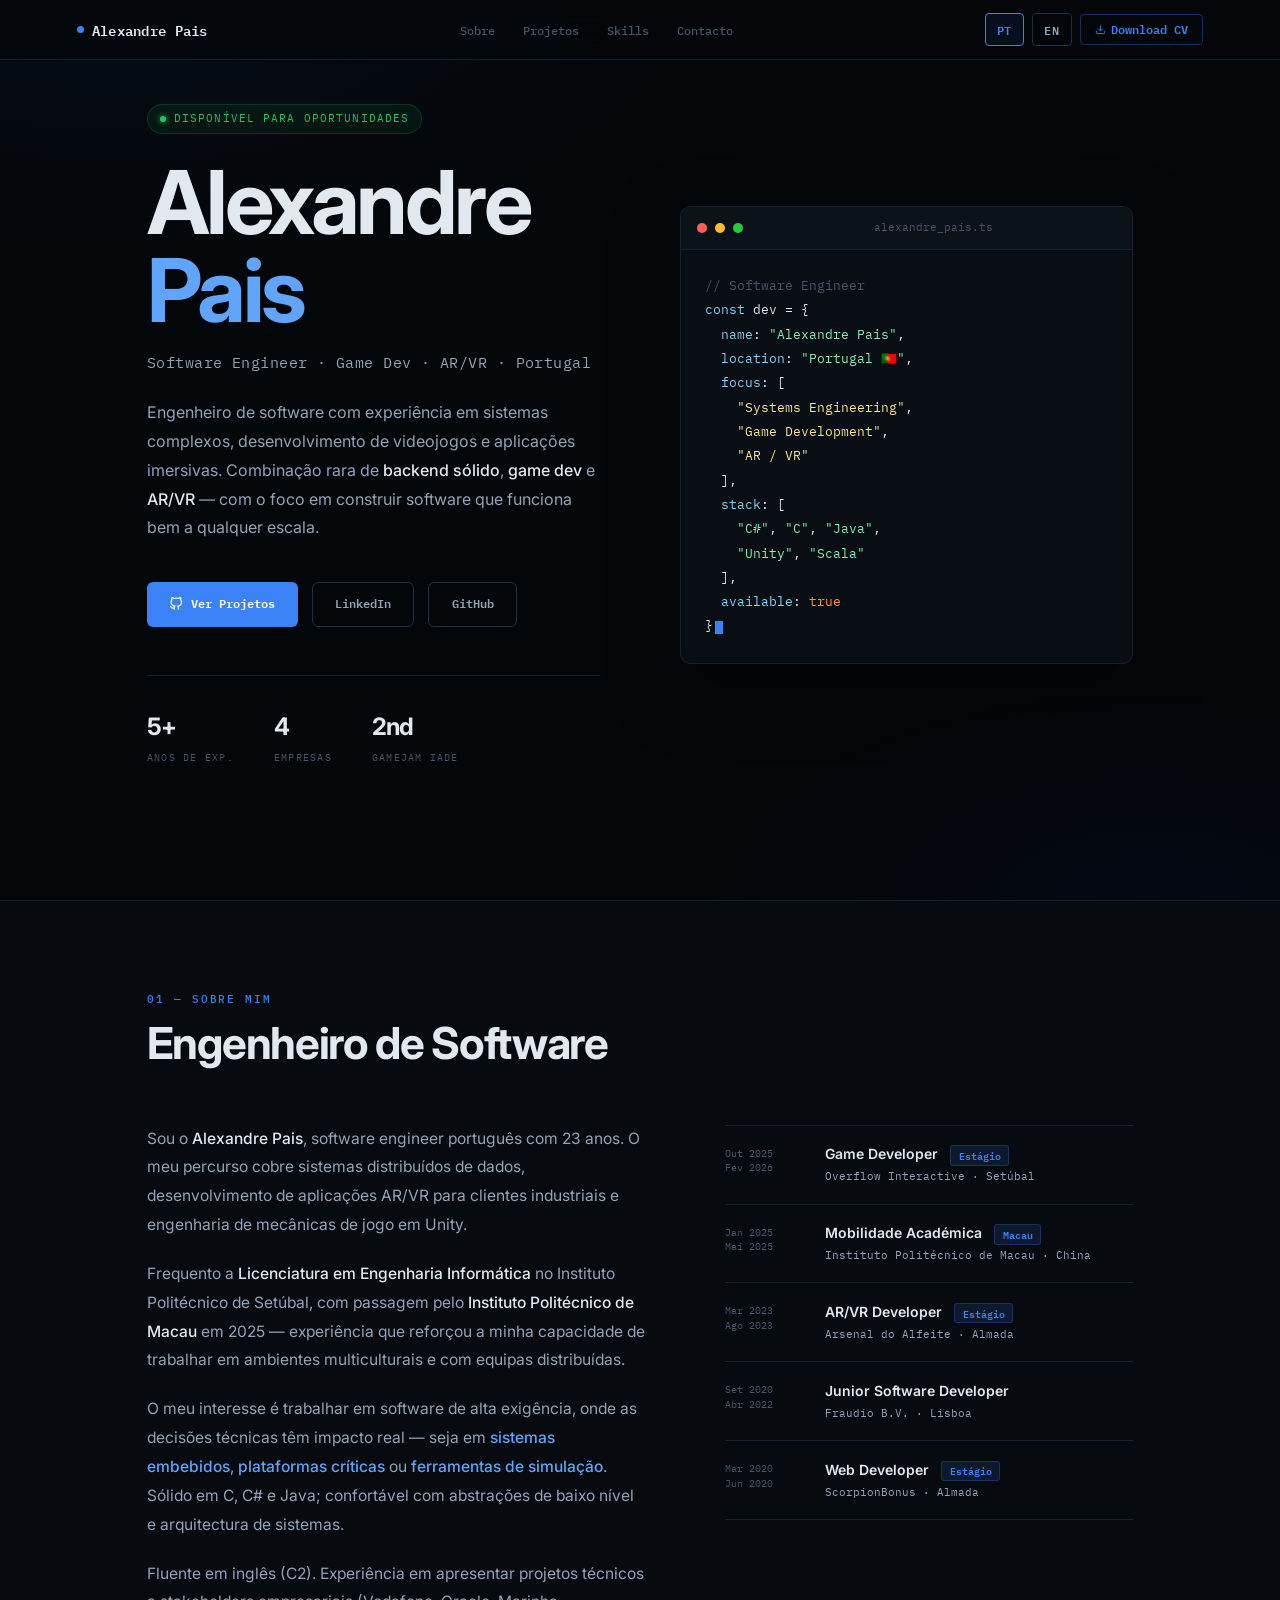
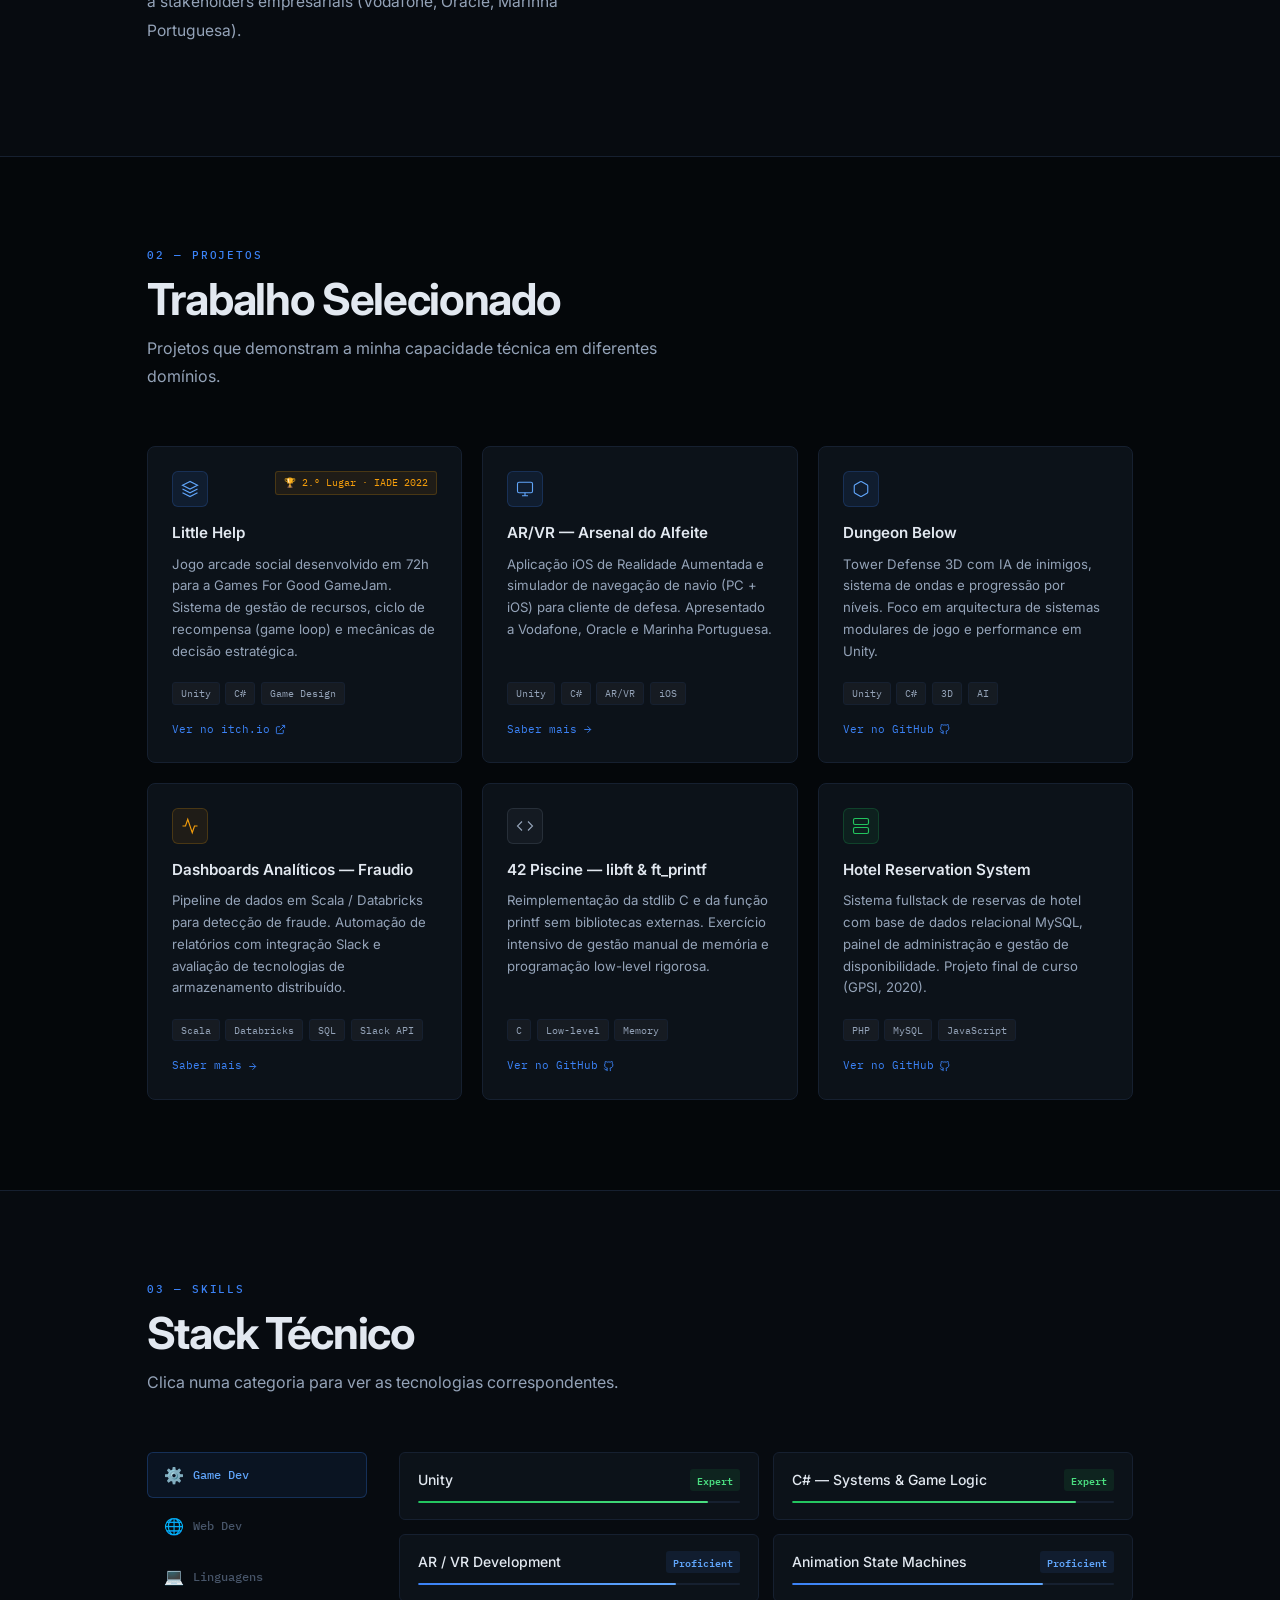
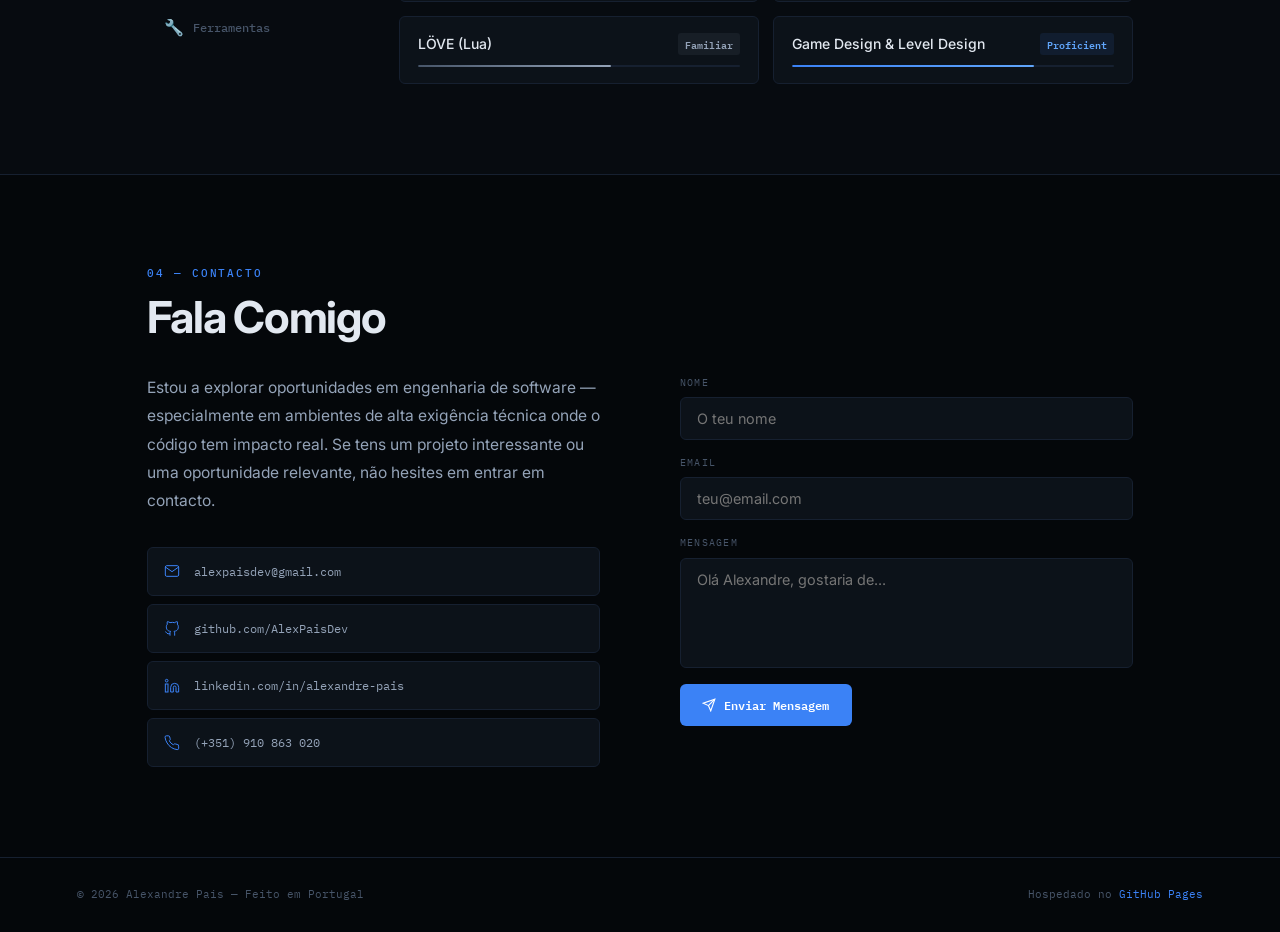
==== commit 8b875305: "Added CV Download page + cvs" ====
--- a/index.html
+++ b/index.html
@@ -74,6 +74,27 @@
       border-radius: 4px; transition: all 0.15s;
     }
     .nav-cta:hover { background: rgba(59,130,246,0.1); border-color: var(--accent); }
+    .nav-actions { display: flex; align-items: center; gap: 0.5rem; }
+    .btn-lang {
+      font-family: var(--mono); font-size: 0.72rem; font-weight: 600;
+      color: var(--sub); background: transparent;
+      border: 1px solid var(--border2); border-radius: 4px;
+      padding: 0.35rem 0.7rem; cursor: pointer; transition: all 0.15s;
+      letter-spacing: 0.05em;
+    }
+    .btn-lang:hover { color: var(--text); border-color: var(--sub); }
+    .btn-lang.active { color: var(--accent); border-color: var(--accent); background: rgba(59,130,246,0.08); }
+    .btn-cv {
+      font-family: var(--mono); font-size: 0.72rem; font-weight: 600;
+      color: var(--accent); text-decoration: none;
+      padding: 0.35rem 0.875rem;
+      border: 1px solid rgba(59,130,246,0.35);
+      border-radius: 4px; transition: all 0.15s;
+      display: flex; align-items: center; gap: 0.35rem;
+    }
+    .btn-cv:hover { background: rgba(59,130,246,0.1); border-color: var(--accent); }
+    .btn-cv svg { width: 11px; height: 11px; }
+
 
     /* ─── SHARED ─── */
     .container { position: relative; z-index: 1; max-width: 1140px; margin: 0 auto; padding: 0 clamp(1.5rem, 6vw, 5rem); }
@@ -301,7 +322,7 @@
     .fill-familiar { background: linear-gradient(90deg, var(--muted), var(--sub)); }
 
     /* ─── CONTACT ─── */
-    .contact-grid { display: grid; grid-template-columns: 1fr 1fr; gap: 5rem; margin-top: 3.5rem; }
+    .contact-grid { display: grid; grid-template-columns: 1fr 1fr; gap: 5rem; margin-top: 2rem; }
     @media(max-width:768px){ .contact-grid { grid-template-columns: 1fr; gap: 3rem; } }
 
     .contact-info p { color: var(--sub); font-size: 0.975rem; line-height: 1.8; margin-bottom: 2rem; }
@@ -352,12 +373,19 @@
   <nav>
     <div class="nav-brand"><div class="dot"></div>Alexandre Pais</div>
     <ul class="nav-links">
-      <li><a href="#about">About</a></li>
-      <li><a href="#projects">Projects</a></li>
+      <li><a href="#about">Sobre</a></li>
+      <li><a href="#projects">Projetos</a></li>
       <li><a href="#skills">Skills</a></li>
-      <li><a href="#contact">Contact</a></li>
+      <li><a href="#contact">Contacto</a></li>
     </ul>
-    <a href="/cdn-cgi/l/email-protection#f49598918c84959d87909182b49399959d98da979b99" class="nav-cta"><span class="__cf_email__" data-cfemail="f59499908d85949c86919083b59298949c99db969a98">[email&#160;protected]</span></a>
+    <div class="nav-actions">
+      <button class="btn-lang active" id="btn-pt" onclick="setLang('pt')">PT</button>
+      <button class="btn-lang" id="btn-en" onclick="setLang('en')">EN</button>
+      <a href="download.html" class="btn-cv">
+        <svg viewBox="0 0 24 24" fill="none" stroke="currentColor" stroke-width="2"><path d="M21 15v4a2 2 0 0 1-2 2H5a2 2 0 0 1-2-2v-4"/><polyline points="7 10 12 15 17 10"/><line x1="12" y1="15" x2="12" y2="3"/></svg>
+        Download CV
+      </a>
+    </div>
   </nav>
 
   <!-- HERO -->
@@ -367,25 +395,25 @@
         <div>
           <div class="hero-status">
             <span class="status-dot"></span>
-            Disponível para oportunidades
+            <span id="hero-status-text">Disponível para oportunidades</span>
           </div>
           <h1 class="hero-name">Alexandre<br><span class="blue">Pais</span></h1>
-          <p class="hero-title">Software Engineer · Game Dev · AR/VR · Portugal</p>
+          <p class="hero-title"><span id="hero-title-text">Software Engineer · Game Dev · AR/VR · Portugal</span></p>
           <p class="hero-desc">
-            Engenheiro de software com experiência em sistemas complexos, desenvolvimento de videojogos e aplicações imersivas. Combinação rara de <strong>backend sólido</strong>, <strong>game dev</strong> e <strong>AR/VR</strong> — com o foco em construir software que funciona bem a qualquer escala.
+            <span id="hero-desc-text">Engenheiro de software com experiência em sistemas complexos, desenvolvimento de videojogos e aplicações imersivas. Combinação rara de <strong>backend sólido</strong>, <strong>game dev</strong> e <strong>AR/VR</strong> — com o foco em construir software que funciona bem a qualquer escala.</span>
           </p>
           <div class="hero-actions">
-            <a href="#projects" class="btn btn-blue">
+            <a href="#projects" class="btn btn-blue" id="btn-projects-link">
               <svg width="14" height="14" viewBox="0 0 24 24" fill="none" stroke="currentColor" stroke-width="2"><path d="M9 19c-5 1.5-5-2.5-7-3m14 6v-3.87a3.37 3.37 0 0 0-.94-2.61c3.14-.35 6.44-1.54 6.44-7A5.44 5.44 0 0 0 20 4.77 5.07 5.07 0 0 0 19.91 1S18.73.65 16 2.48a13.38 13.38 0 0 0-7 0C6.27.65 5.09 1 5.09 1A5.07 5.07 0 0 0 5 4.77a5.44 5.44 0 0 0-1.5 3.78c0 5.42 3.3 6.61 6.44 7A3.37 3.37 0 0 0 9 18.13V22"/></svg>
-              Ver Projetos
+              <span id="btn-projects-text">Ver Projetos</span>
             </a>
             <a href="https://www.linkedin.com/in/alexandre-pais-6740a91b2/" target="_blank" class="btn btn-ghost">LinkedIn</a>
             <a href="https://github.com/AlexPaisDev" target="_blank" class="btn btn-ghost">GitHub</a>
           </div>
           <div class="hero-meta">
-            <div class="meta-item"><span class="meta-val">5+</span><span class="meta-key">Anos de exp.</span></div>
-            <div class="meta-item"><span class="meta-val">4</span><span class="meta-key">Empresas</span></div>
-            <div class="meta-item"><span class="meta-val">2nd</span><span class="meta-key">GameJam IADE</span></div>
+            <div class="meta-item"><span class="meta-val">5+</span><span class="meta-key" id="meta-exp-text">Anos de exp.</span></div>
+            <div class="meta-item"><span class="meta-val">4</span><span class="meta-key" id="meta-companies-text">Empresas</span></div>
+            <div class="meta-item"><span class="meta-val">2nd</span><span class="meta-key" id="meta-award-text">GameJam IADE</span></div>
           </div>
         </div>
 
@@ -437,21 +465,21 @@
   <!-- ABOUT -->
   <section id="about">
     <div class="container">
-      <p class="section-label">01 — Sobre mim</p>
-      <h2 class="section-heading">Engenheiro de Software</h2>
+      <p class="section-label" id="label-about">01 — Sobre mim</p>
+      <h2 class="section-heading" id="heading-about">Engenheiro de Software</h2>
       <div class="about-grid">
         <div class="about-body reveal">
           <p>
-            Sou o <strong>Alexandre Pais</strong>, software engineer português com 23 anos. O meu percurso cobre sistemas distribuídos de dados, desenvolvimento de aplicações AR/VR para clientes industriais e engenharia de mecânicas de jogo em Unity.
+            <span id="about-p1">Sou o <strong>Alexandre Pais</strong>, software engineer português com 23 anos. O meu percurso cobre sistemas distribuídos de dados, desenvolvimento de aplicações AR/VR para clientes industriais e engenharia de mecânicas de jogo em Unity.
           </p>
           <p>
-            Frequento a <strong>Licenciatura em Engenharia Informática</strong> no Instituto Politécnico de Setúbal, com passagem pelo <strong>Instituto Politécnico de Macau</strong> em 2025 — experiência que reforçou a minha capacidade de trabalhar em ambientes multiculturais e com equipas distribuídas.
+            <span id="about-p2">Frequento a <strong>Licenciatura em Engenharia Informática</strong> no Instituto Politécnico de Setúbal, com passagem pelo <strong>Instituto Politécnico de Macau</strong> em 2025 — experiência que reforçou a minha capacidade de trabalhar em ambientes multiculturais e com equipas distribuídas.
           </p>
           <p>
-            O meu interesse é trabalhar em software de alta exigência, onde as decisões técnicas têm impacto real — seja em <span class="hl">sistemas embebidos</span>, <span class="hl">plataformas críticas</span> ou <span class="hl">ferramentas de simulação</span>. Sólido em C, C# e Java; confortável com abstrações de baixo nível e arquitectura de sistemas.
+            <span id="about-p3">O meu interesse é trabalhar em software de alta exigência, onde as decisões técnicas têm impacto real — seja em <span class="hl">sistemas embebidos</span>, <span class="hl">plataformas críticas</span> ou <span class="hl">ferramentas de simulação</span>. Sólido em C, C# e Java; confortável com abstrações de baixo nível e arquitectura de sistemas.
           </p>
           <p>
-            Fluente em inglês (C2). Experiência em apresentar projetos técnicos a stakeholders empresariais (Vodafone, Oracle, Marinha Portuguesa).
+            <span id="about-p4">Fluente em inglês (C2). Experiência em apresentar projetos técnicos a stakeholders empresariais (Vodafone, Oracle, Marinha Portuguesa).
           </p>
         </div>
         <div class="exp-list reveal">
@@ -500,9 +528,9 @@
   <!-- PROJECTS -->
   <section id="projects">
     <div class="container">
-      <p class="section-label">02 — Projetos</p>
-      <h2 class="section-heading">Trabalho Selecionado</h2>
-      <p class="section-sub">Projetos que demonstram a minha capacidade técnica em diferentes domínios.</p>
+      <p class="section-label" id="label-projects">02 — Projetos</p>
+      <h2 class="section-heading" id="heading-projects">Trabalho Selecionado</h2>
+      <p class="section-sub" id="sub-projects">Projetos que demonstram a minha capacidade técnica em diferentes domínios.</p>
       <div class="projects-grid">
 
         <div class="proj-card reveal">
@@ -519,7 +547,7 @@
             <span class="proj-tag">C#</span>
             <span class="proj-tag">Game Design</span>
           </div>
-          <a href="https://neroforge.itch.io/little-help" target="_blank" class="proj-link">
+          <a href="https://lodyny.itch.io/little.help" target="_blank" class="proj-link">
             Ver no itch.io
             <svg viewBox="0 0 24 24" fill="none" stroke="currentColor" stroke-width="2"><path d="M18 13v6a2 2 0 0 1-2 2H5a2 2 0 0 1-2-2V8a2 2 0 0 1 2-2h6"/><polyline points="15 3 21 3 21 9"/><line x1="10" y1="14" x2="21" y2="3"/></svg>
           </a>
@@ -552,15 +580,15 @@
             </div>
           </div>
           <div class="proj-title">Dungeon Below</div>
-          <p class="proj-desc">Tower Defense 3D com IA de inimigos, sistema de ondas e progressão por níveis. Foco em arquitectura de sistemas modulares de jogo e performance em Unity.</p>
+          <p class="proj-desc">Tower Defense 3D com IA de inimigos, sistema de ondas e progressão por níveis. Foco em arquitectura de sistemas modulares de jogo e performance em Unity.</span></p>
           <div class="proj-tags">
             <span class="proj-tag">Unity</span>
             <span class="proj-tag">C#</span>
             <span class="proj-tag">3D</span>
             <span class="proj-tag">AI</span>
           </div>
-          <a href="https://ninjagamedev.itch.io/dungeon-below" target="_blank" class="proj-link">
-            Ver no itch.io
+          <a href="https://github.com/AlexPaisDev/Dungeon_Below" target="_blank" class="proj-link">
+            Ver no GitHub
             <svg viewBox="0 0 24 24" fill="none" stroke="currentColor" stroke-width="2"><path d="M9 19c-5 1.5-5-2.5-7-3m14 6v-3.87a3.37 3.37 0 0 0-.94-2.61c3.14-.35 6.44-1.54 6.44-7A5.44 5.44 0 0 0 20 4.77 5.07 5.07 0 0 0 19.91 1S18.73.65 16 2.48a13.38 13.38 0 0 0-7 0C6.27.65 5.09 1 5.09 1A5.07 5.07 0 0 0 5 4.77a5.44 5.44 0 0 0-1.5 3.78c0 5.42 3.3 6.61 6.44 7A3.37 3.37 0 0 0 9 18.13V22"/></svg>
           </a>
         </div>
@@ -632,22 +660,22 @@
   <!-- SKILLS -->
   <section id="skills">
     <div class="container">
-      <p class="section-label">03 — Skills</p>
-      <h2 class="section-heading">Stack Técnico</h2>
-      <p class="section-sub">Clica numa categoria para ver as tecnologias correspondentes.</p>
+      <p class="section-label" id="label-skills">03 — Skills</p>
+      <h2 class="section-heading" id="heading-skills">Stack Técnico</h2>
+      <p class="section-sub" id="sub-skills">Clica numa categoria para ver as tecnologias correspondentes.</p>
       <div class="skills-wrapper reveal">
         <div class="skills-tabs">
           <button class="tab-btn active" onclick="switchTab('systems',this)">
-            <span class="tab-icon">⚙️</span> Systems / Game Dev
+            <span class="tab-icon">⚙️</span><span id="tab-systems-lbl"> Game Dev</span>
           </button>
           <button class="tab-btn" onclick="switchTab('web',this)">
-            <span class="tab-icon">🌐</span> Web Dev
+            <span class="tab-icon">🌐</span><span id="tab-web-lbl"> Web Dev</span>
           </button>
           <button class="tab-btn" onclick="switchTab('languages',this)">
-            <span class="tab-icon">💻</span> Linguagens
+            <span class="tab-icon">💻</span><span id="tab-languages-lbl"> Linguagens</span>
           </button>
           <button class="tab-btn" onclick="switchTab('tools',this)">
-            <span class="tab-icon">🔧</span> Ferramentas
+            <span class="tab-icon">🔧</span><span id="tab-tools-lbl"> Ferramentas</span>
           </button>
         </div>
 
@@ -763,15 +791,15 @@
   <!-- CONTACT -->
   <section id="contact">
     <div class="container">
-      <p class="section-label">04 — Contacto</p>
-      <h2 class="section-heading">Fala Comigo</h2>
+      <p class="section-label" id="label-contact">04 — Contacto</p>
+      <h2 class="section-heading" id="heading-contact">Fala Comigo</h2>
       <div class="contact-grid">
-        <div class="contact-info reveal">
-          <p>Estou a explorar oportunidades em engenharia de software — especialmente em ambientes de alta exigência técnica. Se trabalhas numa empresa como a <strong>Critical TechWorks</strong> ou similar e queres saber mais, não hesites.</p>
+        <div class="contact-info">
+          <p id="contact-p">Estou a explorar oportunidades em engenharia de software — especialmente em ambientes de alta exigência técnica onde o código tem impacto real. Se tens um projeto interessante ou uma oportunidade relevante, não hesites em entrar em contacto.</p>
           <div class="contact-items">
-            <a href="/cdn-cgi/l/email-protection#b7d6dbd2cfc7d6dec4d3d2c1f7d0dad6dedb99d4d8da" class="contact-item">
+            <a href="mailto:alexpaisdev@gmail.com" class="contact-item">
               <svg viewBox="0 0 24 24" fill="none" stroke="currentColor" stroke-width="1.5"><path d="M4 4h16c1.1 0 2 .9 2 2v12c0 1.1-.9 2-2 2H4c-1.1 0-2-.9-2-2V6c0-1.1.9-2 2-2z"/><polyline points="22,6 12,13 2,6"/></svg>
-              <span class="__cf_email__" data-cfemail="82e3eee7faf2e3ebf1e6e7f4c2e5efe3ebeeace1edef">[email&#160;protected]</span>
+              alexpaisdev@gmail.com
             </a>
             <a href="https://github.com/AlexPaisDev" target="_blank" class="contact-item">
               <svg viewBox="0 0 24 24" fill="none" stroke="currentColor" stroke-width="1.5"><path d="M9 19c-5 1.5-5-2.5-7-3m14 6v-3.87a3.37 3.37 0 0 0-.94-2.61c3.14-.35 6.44-1.54 6.44-7A5.44 5.44 0 0 0 20 4.77 5.07 5.07 0 0 0 19.91 1S18.73.65 16 2.48a13.38 13.38 0 0 0-7 0C6.27.65 5.09 1 5.09 1A5.07 5.07 0 0 0 5 4.77a5.44 5.44 0 0 0-1.5 3.78c0 5.42 3.3 6.61 6.44 7A3.37 3.37 0 0 0 9 18.13V22"/></svg>
@@ -787,25 +815,25 @@
             </a>
           </div>
         </div>
-        <div class="contact-form reveal">
+        <div class="contact-form">
           <!-- ✅ Formspree: substitui YOUR_FORM_ID pelo teu ID em formspree.io/forms -->
           <form id="contact-form" action="https://formspree.io/f/mwvrvdog" method="POST" novalidate>
             <div class="form-field">
-              <label class="form-label" for="name">Nome</label>
+              <label class="form-label" for="f-name" id="label-name">Nome</label>
               <input id="name" type="text" name="name" class="form-input" placeholder="O teu nome" required />
             </div>
             <div class="form-field" style="margin-top:0.875rem">
-              <label class="form-label" for="email">Email</label>
+              <label class="form-label" for="f-email" id="label-email-lbl">Email</label>
               <input id="email" type="email" name="email" class="form-input" placeholder="teu@email.com" required />
             </div>
             <div class="form-field" style="margin-top:0.875rem">
-              <label class="form-label" for="message">Mensagem</label>
+              <label class="form-label" for="f-message" id="label-message">Mensagem</label>
               <textarea id="message" name="message" class="form-textarea" placeholder="Olá Alexandre, gostaria de..." required></textarea>
             </div>
             <div style="margin-top:1rem;display:flex;align-items:center;gap:1rem;flex-wrap:wrap">
               <button type="submit" id="submit-btn" class="btn btn-blue">
                 <svg width="14" height="14" viewBox="0 0 24 24" fill="none" stroke="currentColor" stroke-width="2"><line x1="22" y1="2" x2="11" y2="13"/><polygon points="22 2 15 22 11 13 2 9 22 2"/></svg>
-                Enviar Mensagem
+                <span id="btn-send-text">Enviar Mensagem</span>
               </button>
               <p id="form-status" style="font-family:var(--mono);font-size:0.72rem;display:none"></p>
             </div>
@@ -816,104 +844,204 @@
   </section>
 
   <footer>
-    <p class="footer-copy">© 2026 Alexandre Pais — Feito em Portugal</p>
-    <p class="footer-copy">Hospedado no <a href="https://github.com/AlexPaisDev" target="_blank">GitHub Pages</a></p>
+    <p class="footer-copy" id="footer-left">© 2026 Alexandre Pais — Feito em Portugal</p>
+    <p class="footer-copy" id="footer-right">Hospedado no <a href="https://github.com/AlexPaisDev" target="_blank">GitHub Pages</a></p>
   </footer>
-
-  <script data-cfasync="false" src="/cdn-cgi/scripts/5c5dd728/cloudflare-static/email-decode.min.js"></script><script>
-    // Reveal on scroll
-    const obs = new IntersectionObserver((entries) => {
-      entries.forEach((e, i) => {
-        if (e.isIntersecting) {
-          setTimeout(() => e.target.classList.add('in'), i * 100);
-        }
+</body>
+</html>
+
+  <script>
+    // Declare lang state first so all code below can reference it
+    let currentLang = 'pt';
+
+    // ── Translation data ────────────────────────────────
+    const LANG = {
+      pt: {
+        'hero-status-text': 'Disponível para oportunidades',
+        'hero-title-text': 'Software Engineer · Game Dev · AR/VR · Portugal',
+        'hero-desc-text': 'Engenheiro de software com experiência em sistemas complexos, desenvolvimento de videojogos e aplicações imersivas. Combinação rara de <strong>backend sólido</strong>, <strong>game dev</strong> e <strong>AR/VR</strong> — com o foco em construir software que funciona bem a qualquer escala.',
+        'btn-projects-text': 'Ver Projetos',
+        'meta-exp-text': 'Anos de exp.', 'meta-companies-text': 'Empresas', 'meta-award-text': 'GameJam IADE',
+        'label-about': '01 — Sobre mim', 'heading-about': 'Engenheiro de Software',
+        'about-p1': 'Sou o <strong>Alexandre Pais</strong>, software engineer português com 23 anos. O meu percurso cobre sistemas distribuídos de dados, desenvolvimento de aplicações AR/VR para clientes industriais e engenharia de mecânicas de jogo em Unity.',
+        'about-p2': 'Frequento a <strong>Licenciatura em Engenharia Informática</strong> no Instituto Politécnico de Setúbal, com passagem pelo <strong>Instituto Politécnico de Macau</strong> em 2025 — experiência que reforçou a minha capacidade de trabalhar em ambientes multiculturais e com equipas distribuídas.',
+        'about-p3': 'O meu interesse é trabalhar em software de alta exigência, onde as decisões técnicas têm impacto real — seja em <span class="hl">sistemas embebidos</span>, <span class="hl">plataformas críticas</span> ou <span class="hl">ferramentas de simulação</span>. Sólido em C, C# e Java; confortável com abstrações de baixo nível e arquitectura de sistemas.',
+        'about-p4': 'Fluente em inglês (C2). Experiência em apresentar projetos técnicos a stakeholders empresariais (Vodafone, Oracle, Marinha Portuguesa).',
+        'label-projects': '02 — Projetos', 'heading-projects': 'Trabalho Selecionado',
+        'sub-projects': 'Projetos que demonstram a minha capacidade técnica em diferentes domínios.',
+        'label-skills': '03 — Skills', 'heading-skills': 'Stack Técnico',
+        'sub-skills': 'Clica numa categoria para ver as tecnologias correspondentes.',
+        'label-contact': '04 — Contacto', 'heading-contact': 'Fala Comigo',
+        'contact-p': 'Estou a explorar oportunidades em engenharia de software — especialmente em ambientes de alta exigência técnica onde o código tem impacto real. Se tens um projeto interessante ou uma oportunidade relevante, não hesites em entrar em contacto.',
+        'label-name': 'Nome', 'label-email-lbl': 'Email', 'label-message': 'Mensagem',
+        'placeholder-name': 'O teu nome', 'placeholder-email': 'teu@email.com',
+        'placeholder-message': 'Olá Alexandre, gostaria de...',
+        'btn-send-text': 'Enviar Mensagem',
+        'nav-about': 'Sobre', 'nav-projects': 'Projetos', 'nav-skills': 'Skills', 'nav-contact': 'Contacto',
+        'footer-left': '© 2026 Alexandre Pais — Feito em Portugal',
+        'footer-right': 'Hospedado no <a href="https://github.com/AlexPaisDev" target="_blank">GitHub Pages</a>',
+        'tab-systems': 'Game Dev', 'tab-web': 'Web Dev', 'tab-languages': 'Linguagens', 'tab-tools': 'Ferramentas',
+      },
+      en: {
+        'hero-status-text': 'Open to opportunities',
+        'hero-title-text': 'Software Engineer · Game Dev · AR/VR · Portugal',
+        'hero-desc-text': 'Software engineer with experience in complex systems, game development and immersive applications. A rare mix of <strong>solid backend</strong>, <strong>game dev</strong> and <strong>AR/VR</strong> — focused on building software that performs at any scale.',
+        'btn-projects-text': 'View Projects',
+        'meta-exp-text': 'Years exp.', 'meta-companies-text': 'Companies', 'meta-award-text': 'GameJam IADE',
+        'label-about': '01 — About', 'heading-about': 'Software Engineer',
+        'about-p1': 'I\'m <strong>Alexandre Pais</strong>, a 23-year-old Portuguese software engineer. My background spans distributed data systems, industrial AR/VR applications and Unity game mechanics engineering.',
+        'about-p2': 'Currently pursuing a <strong>B.Sc. in Computer Engineering</strong> at Instituto Politécnico de Setúbal, with an academic exchange at <strong>Instituto Politécnico de Macau</strong> in 2025 — an experience that strengthened my ability to work in multicultural and distributed team environments.',
+        'about-p3': 'I\'m drawn to high-demand software engineering — where technical decisions have real impact, whether in <span class="hl">embedded systems</span>, <span class="hl">critical platforms</span> or <span class="hl">simulation tools</span>. Solid in C, C# and Java; comfortable with low-level abstractions and systems architecture.',
+        'about-p4': 'Fluent English (C2). Experience presenting technical applications to enterprise stakeholders (Vodafone, Oracle, Portuguese Navy).',
+        'label-projects': '02 — Projects', 'heading-projects': 'Selected Work',
+        'sub-projects': 'Projects that demonstrate my technical ability across different domains.',
+        'label-skills': '03 — Skills', 'heading-skills': 'Tech Stack',
+        'sub-skills': 'Click a category to see the corresponding technologies.',
+        'label-contact': '04 — Contact', 'heading-contact': 'Get In Touch',
+        'contact-p': 'I\'m exploring software engineering opportunities — especially in high-demand technical environments where code has real impact. If you have an interesting project or a relevant opportunity, feel free to reach out.',
+        'label-name': 'Name', 'label-email-lbl': 'Email', 'label-message': 'Message',
+        'placeholder-name': 'Your name', 'placeholder-email': 'you@email.com',
+        'placeholder-message': 'Hi Alexandre, I\'d like to...',
+        'btn-send-text': 'Send Message',
+        'nav-about': 'About', 'nav-projects': 'Projects', 'nav-skills': 'Skills', 'nav-contact': 'Contact',
+        'footer-left': '© 2026 Alexandre Pais — Built in Portugal',
+        'footer-right': 'Hosted on <a href="https://github.com/AlexPaisDev" target="_blank">GitHub Pages</a>',
+        'tab-systems': 'Game Dev', 'tab-web': 'Web Dev', 'tab-languages': 'Languages', 'tab-tools': 'Tools',
+      }
+    };
+
+    // ── setLang ─────────────────────────────────────────
+    function setLang(lang) {
+      currentLang = lang;
+      const t = LANG[lang];
+      document.getElementById('btn-pt').classList.toggle('active', lang === 'pt');
+      document.getElementById('btn-en').classList.toggle('active', lang === 'en');
+
+      const skipKeys = ['placeholder-name','placeholder-email','placeholder-message','tab-systems','tab-web','tab-languages','tab-tools','nav-about','nav-projects','nav-skills','nav-contact'];
+      Object.keys(t).forEach(id => {
+        if (skipKeys.includes(id)) return;
+        const el = document.getElementById(id);
+        if (el) el.innerHTML = t[id];
       });
-    }, { threshold: 0.1 });
-    document.querySelectorAll('.reveal').forEach(el => obs.observe(el));
-
-    // Animate bars of a given panel
+
+      const pName = document.getElementById('name');
+      const pEmail = document.getElementById('email');
+      const pMsg = document.getElementById('message');
+      if (pName) pName.placeholder = t['placeholder-name'];
+      if (pEmail) pEmail.placeholder = t['placeholder-email'];
+      if (pMsg) pMsg.placeholder = t['placeholder-message'];
+
+      document.querySelectorAll('.nav-links a').forEach(a => {
+        const href = a.getAttribute('href');
+        if (href === '#about') a.textContent = t['nav-about'];
+        if (href === '#projects') a.textContent = t['nav-projects'];
+        if (href === '#skills') a.textContent = t['nav-skills'];
+        if (href === '#contact') a.textContent = t['nav-contact'];
+      });
+
+      ['systems','web','languages','tools'].forEach(key => {
+        const el = document.getElementById(key + '-lbl');
+        if (el) el.textContent = ' ' + t['tab-' + key];
+      });
+    }
+
+    // ── switchTab ───────────────────────────────────────
+    function switchTab(id, btn) {
+      document.querySelectorAll('.skills-panel').forEach(p => p.classList.remove('active'));
+      document.querySelectorAll('.tab-btn').forEach(b => b.classList.remove('active'));
+      const panel = document.getElementById('tab-' + id);
+      panel.classList.add('active');
+      btn.classList.add('active');
+      animateBars(panel);
+    }
+
+    // ── animateBars ─────────────────────────────────────
     function animateBars(panel) {
       panel.querySelectorAll('.skill-fill').forEach(bar => {
         bar.style.width = '0%';
-        // Force reflow so transition fires
         void bar.offsetWidth;
         setTimeout(() => { bar.style.width = bar.dataset.w + '%'; }, 60);
       });
     }
 
-    // Tab switching — ONLY shows selected panel
-    function switchTab(id, btn) {
-      // Hide all panels
-      document.querySelectorAll('.skills-panel').forEach(p => p.classList.remove('active'));
-      // Deactivate all buttons
-      document.querySelectorAll('.tab-btn').forEach(b => b.classList.remove('active'));
-      // Show selected panel
-      const panel = document.getElementById('tab-' + id);
-      panel.classList.add('active');
-      btn.classList.add('active');
-      // Animate bars in the newly shown panel
-      animateBars(panel);
-    }
-
-    // Animate initial active tab bars on load
-    window.addEventListener('load', () => {
-      const active = document.querySelector('.skills-panel.active');
-      if (active) setTimeout(() => animateBars(active), 400);
-    });
-
-    // Formspree async submit
-    const form = document.getElementById('contact-form');
-    const submitBtn = document.getElementById('submit-btn');
-    const status = document.getElementById('form-status');
-
-    form.addEventListener('submit', async (e) => {
-      e.preventDefault();
-      const name = form.name.value.trim();
-      const email = form.email.value.trim();
-      const message = form.message.value.trim();
-      if (!name || !email || !message) {
-        status.style.display = 'block';
-        status.style.color = '#f87171';
-        status.textContent = '⚠ Preenche todos os campos.';
-        return;
+    // ── On DOM ready ────────────────────────────────────
+    document.addEventListener('DOMContentLoaded', () => {
+
+      // Scroll reveal
+      const obs = new IntersectionObserver((entries) => {
+        entries.forEach((e, i) => {
+          if (e.isIntersecting) setTimeout(() => e.target.classList.add('in'), i * 100);
+        });
+      }, { threshold: 0.1 });
+      document.querySelectorAll('.reveal').forEach(el => obs.observe(el));
+
+      // Initial skill bars
+      const activePanel = document.querySelector('.skills-panel.active');
+      if (activePanel) setTimeout(() => animateBars(activePanel), 400);
+
+      // Set default language
+      setLang('pt');
+
+      // Active nav on scroll
+      const sections = document.querySelectorAll('section[id]');
+      window.addEventListener('scroll', () => {
+        const y = window.scrollY + 80;
+        sections.forEach(s => {
+          const a = document.querySelector(`.nav-links a[href="#${s.id}"]`);
+          if (!a) return;
+          a.style.color = (y >= s.offsetTop && y < s.offsetTop + s.offsetHeight) ? 'var(--text)' : '';
+        });
+      });
+
+      // ── Formspree submit ──────────────────────────────
+      const form      = document.getElementById('contact-form');
+      const submitBtn = document.getElementById('submit-btn');
+      const statusEl  = document.getElementById('form-status');
+
+      if (form) {
+        form.addEventListener('submit', async (e) => {
+          e.preventDefault();
+          const nameVal    = document.getElementById('name').value.trim();
+          const emailVal   = document.getElementById('email').value.trim();
+          const messageVal = document.getElementById('message').value.trim();
+
+          if (!nameVal || !emailVal || !messageVal) {
+            statusEl.style.display = 'block';
+            statusEl.style.color = '#f87171';
+            statusEl.textContent = currentLang === 'en' ? '⚠ Please fill in all fields.' : '⚠ Preenche todos os campos.';
+            return;
+          }
+
+          const sendTextEl = document.getElementById('btn-send-text');
+          submitBtn.disabled = true;
+          if (sendTextEl) sendTextEl.textContent = currentLang === 'en' ? 'Sending...' : 'A enviar...';
+
+          try {
+            const res = await fetch(form.action, {
+              method: 'POST',
+              headers: { 'Accept': 'application/json' },
+              body: new FormData(form)
+            });
+            if (res.ok) {
+              statusEl.style.display = 'block';
+              statusEl.style.color = '#4ade80';
+              statusEl.textContent = currentLang === 'en' ? '✓ Message sent successfully!' : '✓ Mensagem enviada com sucesso!';
+              form.reset();
+            } else {
+              const data = await res.json();
+              throw new Error(data?.errors?.[0]?.message || 'Erro ao enviar.');
+            }
+          } catch (err) {
+            statusEl.style.display = 'block';
+            statusEl.style.color = '#f87171';
+            statusEl.textContent = '✗ ' + err.message;
+          } finally {
+            submitBtn.disabled = false;
+            if (sendTextEl) sendTextEl.textContent = currentLang === 'en' ? 'Send Message' : 'Enviar Mensagem';
+            setTimeout(() => { statusEl.style.display = 'none'; }, 5000);
+          }
+        });
       }
-      submitBtn.disabled = true;
-      submitBtn.textContent = 'A enviar...';
-      try {
-        const res = await fetch(form.action, {
-          method: 'POST',
-          headers: { 'Accept': 'application/json' },
-          body: new FormData(form)
-        });
-        if (res.ok) {
-          status.style.display = 'block';
-          status.style.color = '#4ade80';
-          status.textContent = '✓ Mensagem enviada com sucesso!';
-          form.reset();
-        } else {
-          const data = await res.json();
-          throw new Error(data?.errors?.[0]?.message || 'Erro ao enviar.');
-        }
-      } catch (err) {
-        status.style.display = 'block';
-        status.style.color = '#f87171';
-        status.textContent = '✗ ' + err.message;
-      } finally {
-        submitBtn.disabled = false;
-        submitBtn.innerHTML = '<svg width="14" height="14" viewBox="0 0 24 24" fill="none" stroke="currentColor" stroke-width="2"><line x1="22" y1="2" x2="11" y2="13"/><polygon points="22 2 15 22 11 13 2 9 22 2"/></svg> Enviar Mensagem';
-        setTimeout(() => { status.style.display = 'none'; }, 5000);
-      }
-    });
-
-    // Active nav highlight
-    const sections = document.querySelectorAll('section[id]');
-    window.addEventListener('scroll', () => {
-      const y = window.scrollY + 80;
-      sections.forEach(s => {
-        const a = document.querySelector(`.nav-links a[href="#${s.id}"]`);
-        if (!a) return;
-        a.style.color = (y >= s.offsetTop && y < s.offsetTop + s.offsetHeight) ? 'var(--text)' : '';
-      });
     });
   </script>
 </body>
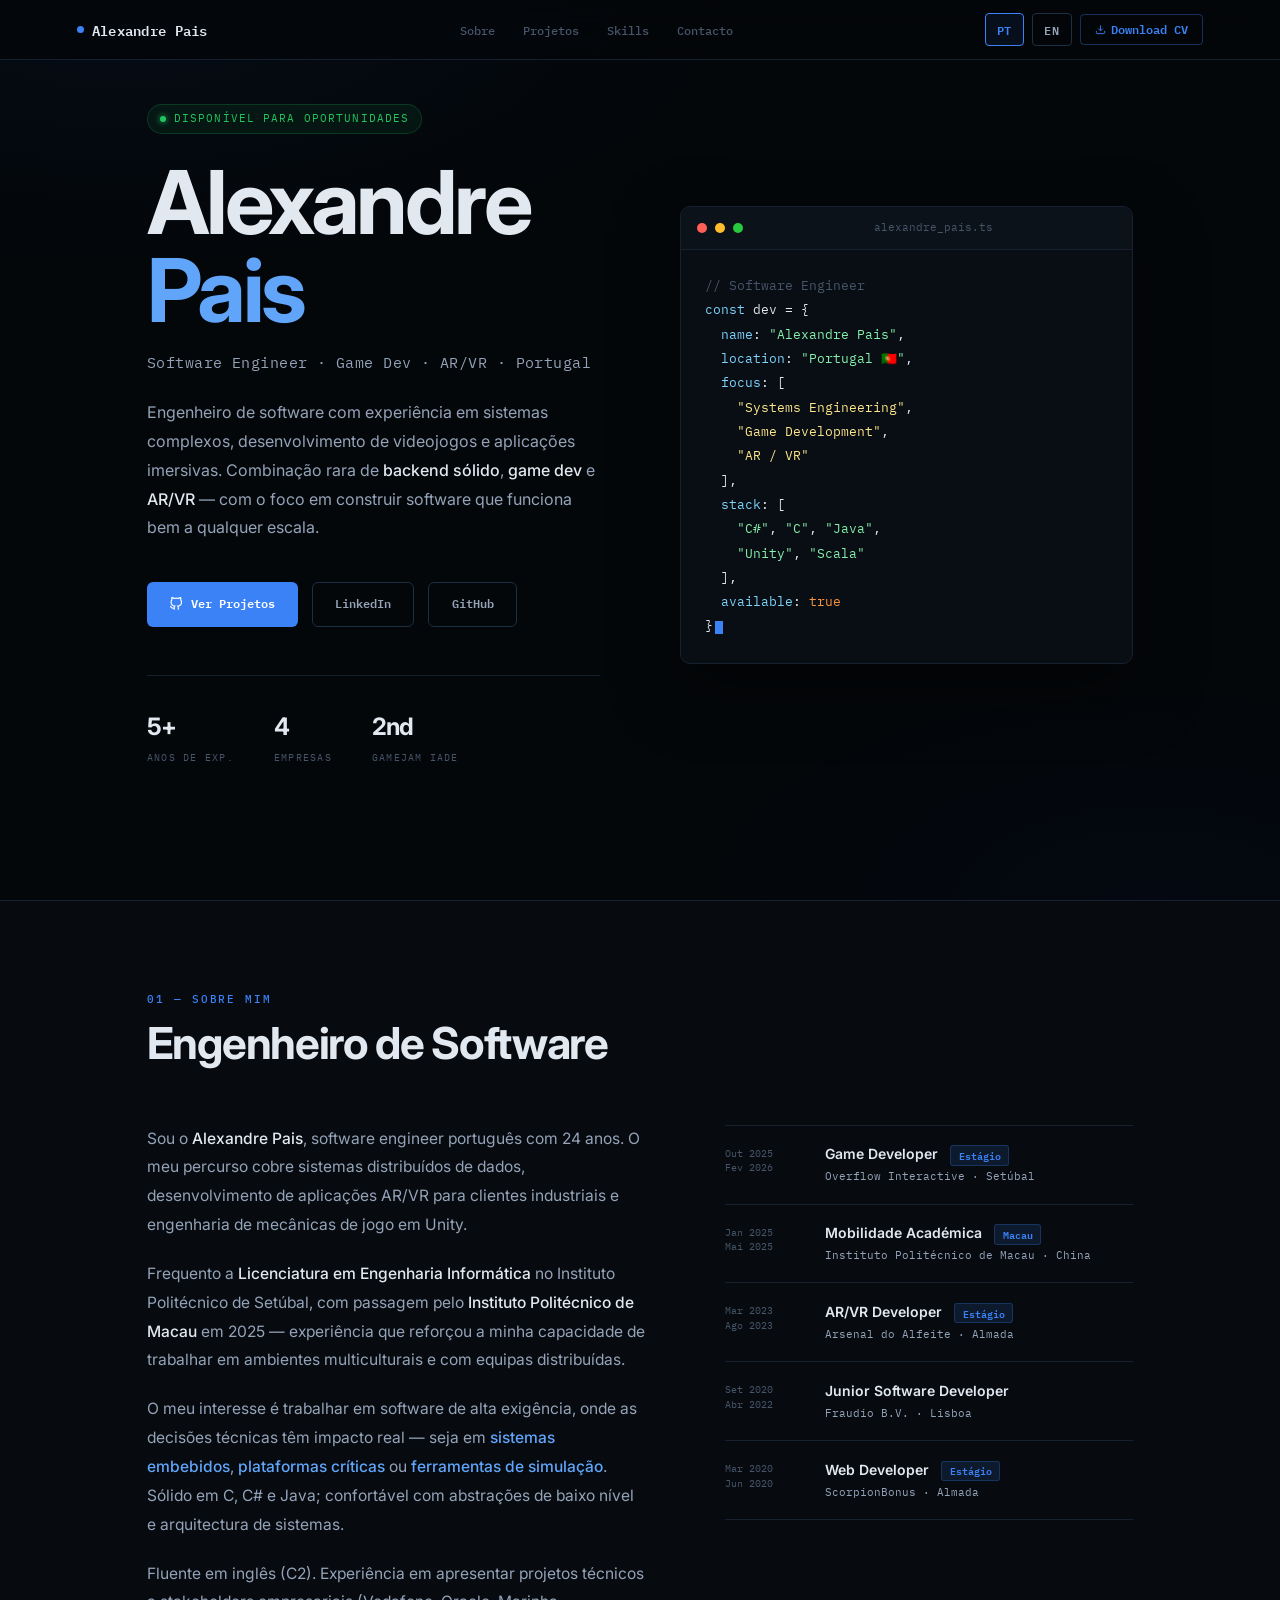
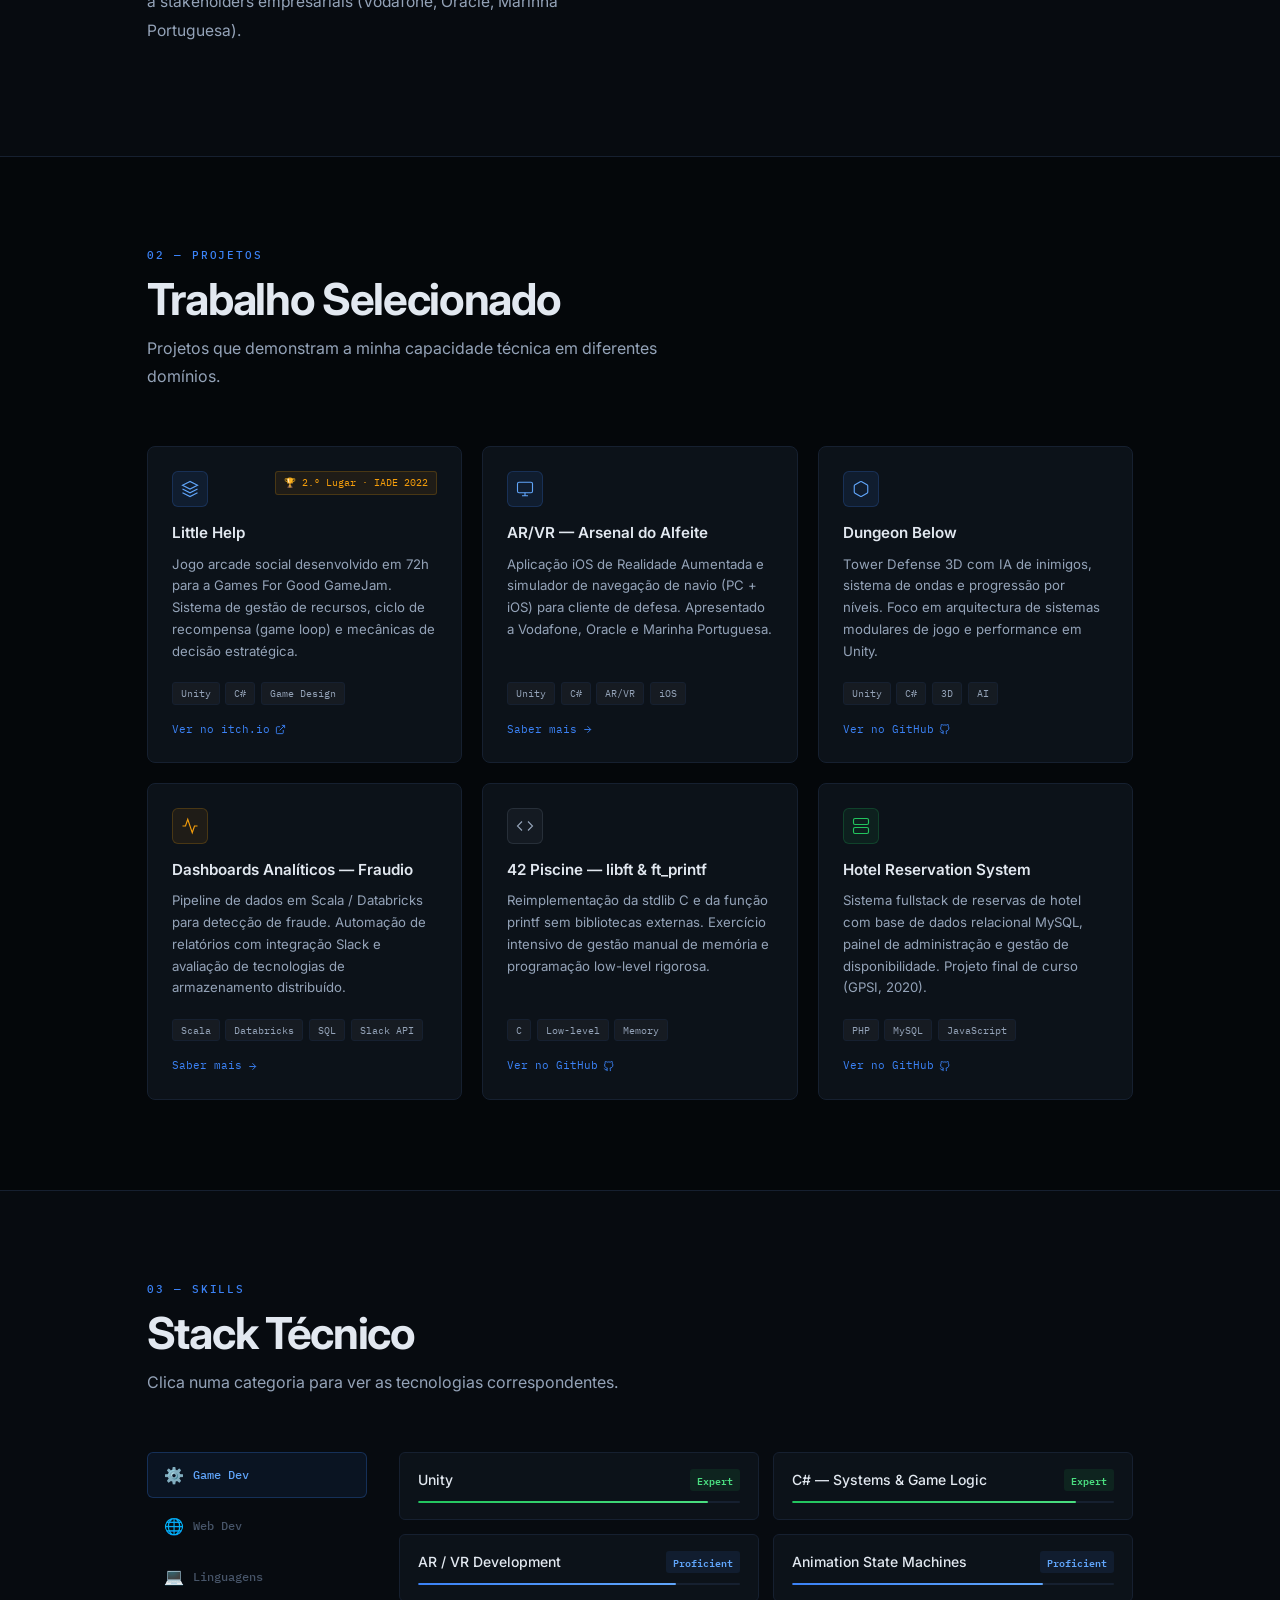
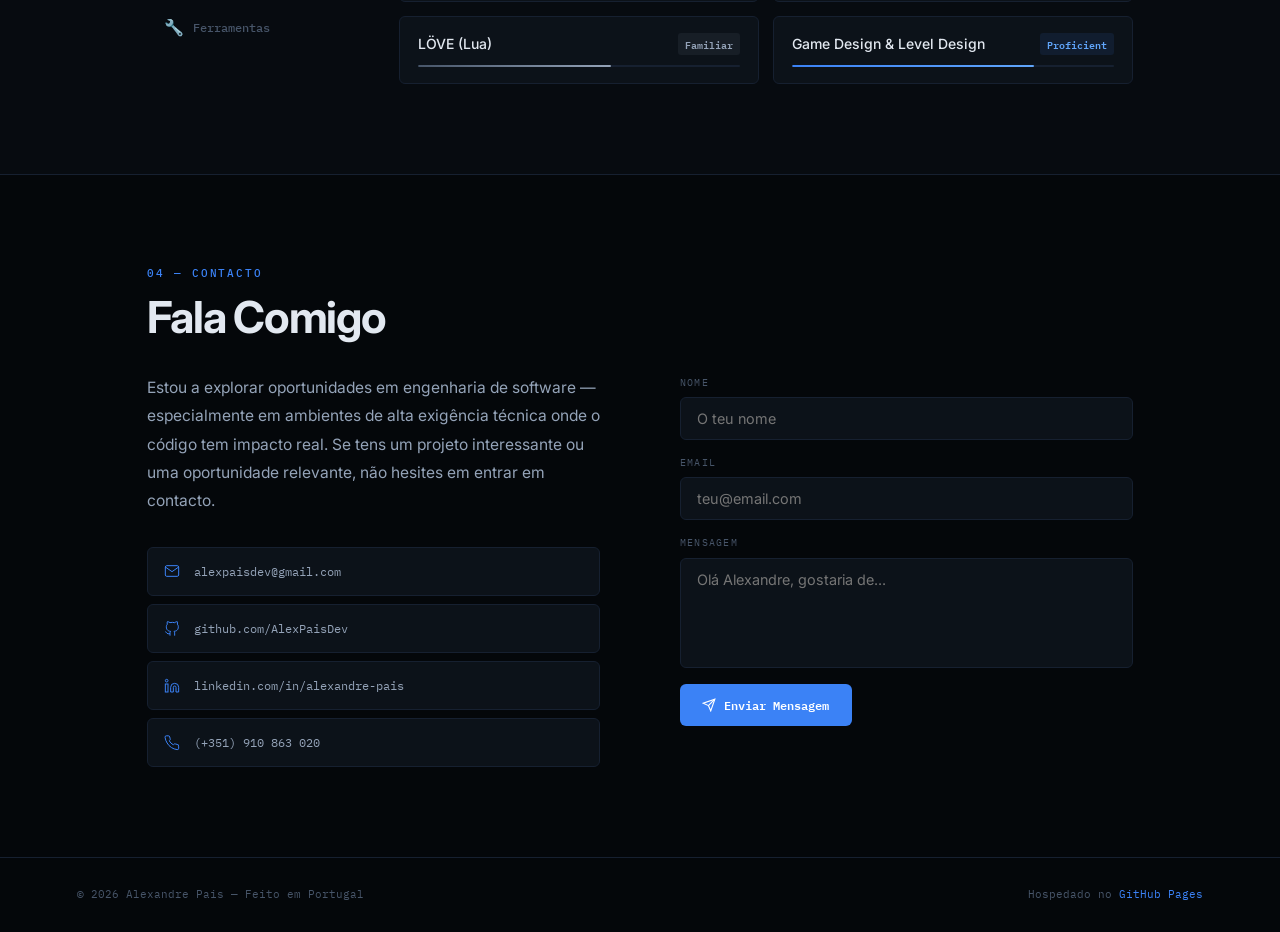
==== commit 1f002ff1: "Update age in about section to 24 years" ====
--- a/index.html
+++ b/index.html
@@ -470,7 +470,7 @@
       <div class="about-grid">
         <div class="about-body reveal">
           <p>
-            <span id="about-p1">Sou o <strong>Alexandre Pais</strong>, software engineer português com 23 anos. O meu percurso cobre sistemas distribuídos de dados, desenvolvimento de aplicações AR/VR para clientes industriais e engenharia de mecânicas de jogo em Unity.
+            <span id="about-p1">Sou o <strong>Alexandre Pais</strong>, software engineer português com 24 anos. O meu percurso cobre sistemas distribuídos de dados, desenvolvimento de aplicações AR/VR para clientes industriais e engenharia de mecânicas de jogo em Unity.
           </p>
           <p>
             <span id="about-p2">Frequento a <strong>Licenciatura em Engenharia Informática</strong> no Instituto Politécnico de Setúbal, com passagem pelo <strong>Instituto Politécnico de Macau</strong> em 2025 — experiência que reforçou a minha capacidade de trabalhar em ambientes multiculturais e com equipas distribuídas.
@@ -863,7 +863,7 @@
         'btn-projects-text': 'Ver Projetos',
         'meta-exp-text': 'Anos de exp.', 'meta-companies-text': 'Empresas', 'meta-award-text': 'GameJam IADE',
         'label-about': '01 — Sobre mim', 'heading-about': 'Engenheiro de Software',
-        'about-p1': 'Sou o <strong>Alexandre Pais</strong>, software engineer português com 23 anos. O meu percurso cobre sistemas distribuídos de dados, desenvolvimento de aplicações AR/VR para clientes industriais e engenharia de mecânicas de jogo em Unity.',
+        'about-p1': 'Sou o <strong>Alexandre Pais</strong>, software engineer português com 24 anos. O meu percurso cobre sistemas distribuídos de dados, desenvolvimento de aplicações AR/VR para clientes industriais e engenharia de mecânicas de jogo em Unity.',
         'about-p2': 'Frequento a <strong>Licenciatura em Engenharia Informática</strong> no Instituto Politécnico de Setúbal, com passagem pelo <strong>Instituto Politécnico de Macau</strong> em 2025 — experiência que reforçou a minha capacidade de trabalhar em ambientes multiculturais e com equipas distribuídas.',
         'about-p3': 'O meu interesse é trabalhar em software de alta exigência, onde as decisões técnicas têm impacto real — seja em <span class="hl">sistemas embebidos</span>, <span class="hl">plataformas críticas</span> ou <span class="hl">ferramentas de simulação</span>. Sólido em C, C# e Java; confortável com abstrações de baixo nível e arquitectura de sistemas.',
         'about-p4': 'Fluente em inglês (C2). Experiência em apresentar projetos técnicos a stakeholders empresariais (Vodafone, Oracle, Marinha Portuguesa).',
@@ -889,7 +889,7 @@
         'btn-projects-text': 'View Projects',
         'meta-exp-text': 'Years exp.', 'meta-companies-text': 'Companies', 'meta-award-text': 'GameJam IADE',
         'label-about': '01 — About', 'heading-about': 'Software Engineer',
-        'about-p1': 'I\'m <strong>Alexandre Pais</strong>, a 23-year-old Portuguese software engineer. My background spans distributed data systems, industrial AR/VR applications and Unity game mechanics engineering.',
+        'about-p1': 'I\'m <strong>Alexandre Pais</strong>, a 24-year-old Portuguese software engineer. My background spans distributed data systems, industrial AR/VR applications and Unity game mechanics engineering.',
         'about-p2': 'Currently pursuing a <strong>B.Sc. in Computer Engineering</strong> at Instituto Politécnico de Setúbal, with an academic exchange at <strong>Instituto Politécnico de Macau</strong> in 2025 — an experience that strengthened my ability to work in multicultural and distributed team environments.',
         'about-p3': 'I\'m drawn to high-demand software engineering — where technical decisions have real impact, whether in <span class="hl">embedded systems</span>, <span class="hl">critical platforms</span> or <span class="hl">simulation tools</span>. Solid in C, C# and Java; comfortable with low-level abstractions and systems architecture.',
         'about-p4': 'Fluent English (C2). Experience presenting technical applications to enterprise stakeholders (Vodafone, Oracle, Portuguese Navy).',
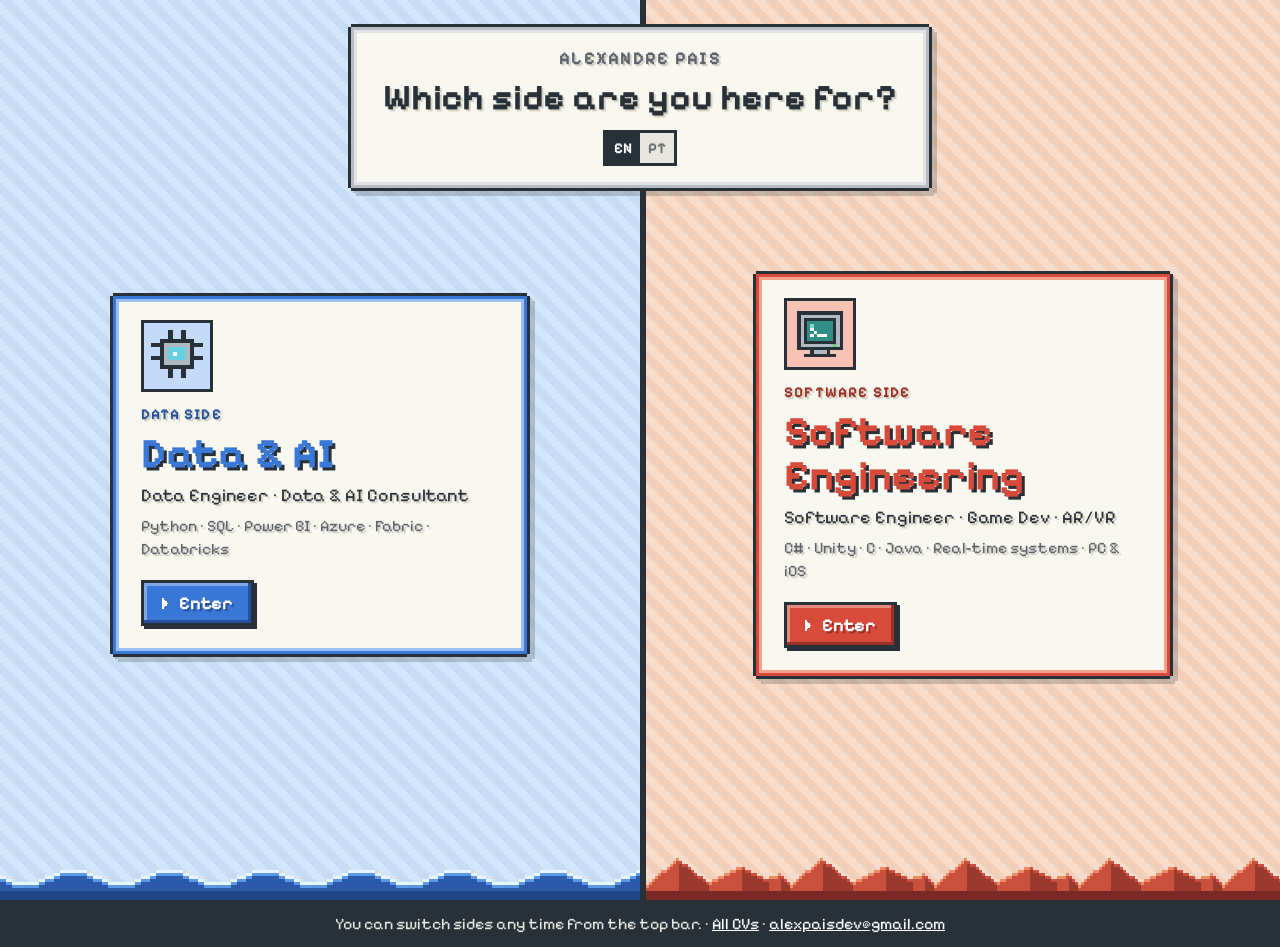
==== commit 514f1e1b: "Rebuild site as a two-sided pixel portfolio (data & software) - Start page lets visitors pick a side" ====
--- a/index.html
+++ b/index.html
@@ -1,1048 +1,85 @@
 <!DOCTYPE html>
-<html lang="pt">
+<!--
+  ENTRY PAGE: the visitor picks a side. Left = data (blue), right = software (red).
+  Each side is its own page: data/index.html and software/index.html.
+-->
+<html lang="en">
 <head>
-  <meta charset="UTF-8" />
-  <meta name="viewport" content="width=device-width, initial-scale=1.0" />
-  <title>Alexandre Pais — Software Engineer</title>
-  <meta name="description" content="Alexandre Pais — Software Engineer from Portugal. Systems, Game Dev, AR/VR, Backend." />
-  <link rel="preconnect" href="https://fonts.googleapis.com" />
-  <link href="https://fonts.googleapis.com/css2?family=IBM+Plex+Mono:wght@400;500;600&family=Inter:wght@300;400;500;600;700&display=swap" rel="stylesheet" />
-  <style>
-    :root {
-      --bg:       #04070a;
-      --surface:  #090e14;
-      --card:     #0c1219;
-      --border:   #162030;
-      --border2:  #1d2f42;
-      --accent:   #3b82f6;
-      --accent-d: #1d4ed8;
-      --accent-g: #60a5fa;
-      --green:    #22c55e;
-      --amber:    #f59e0b;
-      --text:     #e2e8f0;
-      --sub:      #94a3b8;
-      --muted:    #475569;
-      --mono:     'IBM Plex Mono', monospace;
-      --sans:     'Inter', sans-serif;
-    }
+  <meta charset="UTF-8">
+  <meta name="viewport" content="width=device-width, initial-scale=1">
+  <title>Alexandre Pais · Data & Software Engineer</title>
+  <meta name="description" content="Alexandre Pais, data engineer and software engineer in Lisbon. Pick a side: data and AI (pipelines, Power BI, Azure, Fabric, Databricks) or software engineering (C#, Unity, real-time systems, AR). Open to roles in Asia.">
+  <meta name="author" content="Alexandre Pais">
+  <meta name="theme-color" content="#1f3a78">
+  <link rel="canonical" href="https://alexpaisdev.github.io/">
+  <meta property="og:type" content="profile">
+  <meta property="og:url" content="https://alexpaisdev.github.io/">
+  <meta property="og:title" content="Alexandre Pais · Data & Software Engineer">
+  <meta property="og:description" content="Two sides of one engineer: data & AI, and software engineering. Based in Lisbon, open to roles in Asia.">
+  <meta property="og:image" content="https://alexpaisdev.github.io/assets/img/og-image.png">
+  <meta property="og:image:width" content="1200">
+  <meta property="og:image:height" content="630">
+  <meta name="twitter:card" content="summary_large_image">
+  <link rel="icon" href="assets/img/favicon.svg" type="image/svg+xml">
+  <link rel="apple-touch-icon" href="assets/img/apple-touch-icon.png">
+  <link rel="preconnect" href="https://fonts.googleapis.com">
+  <link rel="preconnect" href="https://fonts.gstatic.com" crossorigin>
+  <link href="https://fonts.googleapis.com/css2?family=Pixelify+Sans:wght@400;500;600;700&display=swap" rel="stylesheet">
+  <link rel="stylesheet" href="assets/css/pixel.css">
+  <link rel="stylesheet" href="assets/css/home.css">
+  <script>
+    document.documentElement.classList.add('js');
+    // Links from the previous version of the site (?track=data / ?track=software) go straight to that side.
+    (function () {
+      var t = (new URLSearchParams(location.search).get('track') || '').toLowerCase();
+      if (t === 'data') location.replace('data/');
+      else if (t === 'software' || t === 'soft') location.replace('software/');
+    })();
+  </script>
+</head>
 
-    *, *::before, *::after { box-sizing: border-box; margin: 0; padding: 0; }
-    html { scroll-behavior: smooth; }
-    body { background: var(--bg); color: var(--text); font-family: var(--sans); overflow-x: hidden; line-height: 1.6; }
-
-    /* Subtle gradient background */
-    body::after {
-      content: ''; position: fixed; inset: 0; pointer-events: none; z-index: 0;
-      background:
-        radial-gradient(ellipse 80% 50% at 10% 0%, rgba(59,130,246,0.05) 0%, transparent 60%),
-        radial-gradient(ellipse 60% 40% at 90% 100%, rgba(29,78,216,0.04) 0%, transparent 60%);
-    }
-
-    ::-webkit-scrollbar { width: 3px; }
-    ::-webkit-scrollbar-track { background: var(--bg); }
-    ::-webkit-scrollbar-thumb { background: var(--border2); border-radius: 2px; }
-
-    /* ─── NAV ─── */
-    nav {
-      position: fixed; top: 0; left: 0; right: 0; z-index: 100;
-      height: 60px;
-      display: flex; align-items: center; justify-content: space-between;
-      padding: 0 clamp(1.5rem, 6vw, 5rem);
-      background: rgba(4,7,10,0.85);
-      backdrop-filter: blur(16px) saturate(1.4);
-      border-bottom: 1px solid var(--border);
-    }
-    .nav-brand {
-      font-family: var(--mono); font-size: 0.85rem; font-weight: 600;
-      color: var(--text); letter-spacing: 0.02em;
-      display: flex; align-items: center; gap: 0.5rem;
-    }
-    .nav-brand .dot { width: 7px; height: 7px; border-radius: 50%; background: var(--accent); }
-    .nav-links { display: flex; gap: 0.25rem; list-style: none; }
-    .nav-links a {
-      font-family: var(--mono); font-size: 0.72rem; font-weight: 500;
-      color: var(--muted); text-decoration: none;
-      padding: 0.35rem 0.75rem; border-radius: 4px;
-      transition: color 0.15s, background 0.15s;
-    }
-    .nav-links a:hover { color: var(--text); background: rgba(255,255,255,0.04); }
-    .nav-cta {
-      font-family: var(--mono); font-size: 0.72rem; font-weight: 600;
-      color: var(--accent); text-decoration: none;
-      padding: 0.35rem 0.875rem;
-      border: 1px solid rgba(59,130,246,0.35);
-      border-radius: 4px; transition: all 0.15s;
-    }
-    .nav-cta:hover { background: rgba(59,130,246,0.1); border-color: var(--accent); }
-    .nav-actions { display: flex; align-items: center; gap: 0.5rem; }
-    .btn-lang {
-      font-family: var(--mono); font-size: 0.72rem; font-weight: 600;
-      color: var(--sub); background: transparent;
-      border: 1px solid var(--border2); border-radius: 4px;
-      padding: 0.35rem 0.7rem; cursor: pointer; transition: all 0.15s;
-      letter-spacing: 0.05em;
-    }
-    .btn-lang:hover { color: var(--text); border-color: var(--sub); }
-    .btn-lang.active { color: var(--accent); border-color: var(--accent); background: rgba(59,130,246,0.08); }
-    .btn-cv {
-      font-family: var(--mono); font-size: 0.72rem; font-weight: 600;
-      color: var(--accent); text-decoration: none;
-      padding: 0.35rem 0.875rem;
-      border: 1px solid rgba(59,130,246,0.35);
-      border-radius: 4px; transition: all 0.15s;
-      display: flex; align-items: center; gap: 0.35rem;
-    }
-    .btn-cv:hover { background: rgba(59,130,246,0.1); border-color: var(--accent); }
-    .btn-cv svg { width: 11px; height: 11px; }
-
-
-    /* ─── SHARED ─── */
-    .container { position: relative; z-index: 1; max-width: 1140px; margin: 0 auto; padding: 0 clamp(1.5rem, 6vw, 5rem); }
-
-    section { padding: clamp(5rem, 10vh, 7rem) 0; }
-    .section-label {
-      font-family: var(--mono); font-size: 0.68rem; font-weight: 500;
-      color: var(--accent); text-transform: uppercase; letter-spacing: 0.18em;
-      margin-bottom: 0.6rem;
-    }
-    .section-heading {
-      font-size: clamp(1.75rem, 4vw, 2.75rem); font-weight: 700;
-      color: var(--text); letter-spacing: -0.03em; line-height: 1.15;
-    }
-    .section-sub {
-      font-size: 1rem; color: var(--sub); margin-top: 0.6rem; max-width: 560px; line-height: 1.75;
-    }
-    hr.sep { border: none; border-top: 1px solid var(--border); }
-
-    /* ─── HERO ─── */
-    #hero {
-      min-height: 100vh;
-      display: flex; align-items: center;
-      padding-top: 60px;
-    }
-    .hero-inner { display: grid; grid-template-columns: 1fr 1fr; gap: 5rem; align-items: center; }
-    @media (max-width: 860px) { .hero-inner { grid-template-columns: 1fr; gap: 3rem; } }
-
-    .hero-status {
-      display: inline-flex; align-items: center; gap: 0.5rem;
-      font-family: var(--mono); font-size: 0.7rem;
-      color: var(--green); letter-spacing: 0.1em; text-transform: uppercase;
-      padding: 0.3rem 0.75rem;
-      background: rgba(34,197,94,0.07);
-      border: 1px solid rgba(34,197,94,0.2);
-      border-radius: 2rem; margin-bottom: 1.5rem;
-    }
-    .status-dot {
-      width: 6px; height: 6px; border-radius: 50%; background: var(--green);
-      box-shadow: 0 0 6px var(--green); animation: blink-dot 2s ease-in-out infinite;
-    }
-    @keyframes blink-dot { 0%,100%{opacity:1} 50%{opacity:0.3} }
-
-    .hero-name {
-      font-size: clamp(2.8rem, 7vw, 5.5rem); font-weight: 700;
-      color: var(--text); letter-spacing: -0.04em; line-height: 1;
-    }
-    .hero-name .blue { color: var(--accent-g); }
-    .hero-title {
-      margin-top: 1rem;
-      font-family: var(--mono); font-size: clamp(0.8rem, 1.5vw, 0.95rem);
-      color: var(--sub); letter-spacing: 0.03em;
-    }
-    .hero-desc {
-      margin-top: 1.5rem; font-size: 1rem; color: var(--sub); line-height: 1.8; max-width: 520px;
-    }
-    .hero-desc strong { color: var(--text); font-weight: 500; }
-
-    .hero-actions { margin-top: 2.5rem; display: flex; gap: 0.875rem; flex-wrap: wrap; }
-    .btn {
-      display: inline-flex; align-items: center; gap: 0.5rem;
-      font-family: var(--mono); font-size: 0.78rem; font-weight: 600;
-      text-decoration: none; border-radius: 6px; padding: 0.7rem 1.4rem;
-      transition: all 0.15s; cursor: pointer; border: none;
-    }
-    .btn-blue { background: var(--accent); color: #fff; }
-    .btn-blue:hover { background: var(--accent-d); transform: translateY(-1px); box-shadow: 0 4px 16px rgba(59,130,246,0.3); }
-    .btn-ghost { background: transparent; color: var(--sub); border: 1px solid var(--border2); }
-    .btn-ghost:hover { color: var(--text); border-color: var(--sub); }
-
-    .hero-meta {
-      margin-top: 3rem; padding-top: 2rem; border-top: 1px solid var(--border);
-      display: flex; gap: 2.5rem;
-    }
-    .meta-item { display: flex; flex-direction: column; gap: 0.2rem; }
-    .meta-val { font-size: 1.5rem; font-weight: 700; color: var(--text); letter-spacing: -0.03em; }
-    .meta-key { font-family: var(--mono); font-size: 0.65rem; color: var(--muted); text-transform: uppercase; letter-spacing: 0.12em; }
-
-    /* Hero right: terminal card */
-    .terminal-card {
-      background: var(--surface); border: 1px solid var(--border);
-      border-radius: 10px; overflow: hidden;
-      box-shadow: 0 24px 64px rgba(0,0,0,0.5);
-    }
-    .terminal-bar {
-      padding: 0.75rem 1rem; background: var(--card);
-      border-bottom: 1px solid var(--border);
-      display: flex; align-items: center; gap: 0.5rem;
-    }
-    .t-dot { width: 10px; height: 10px; border-radius: 50%; }
-    .t-red { background: #ff5f56; }
-    .t-yellow { background: #ffbd2e; }
-    .t-green { background: #27c93f; }
-    .t-title { font-family: var(--mono); font-size: 0.7rem; color: var(--muted); margin: 0 auto; }
-    .terminal-body { padding: 1.5rem; font-family: var(--mono); font-size: 0.8rem; line-height: 1.9; }
-    .t-comment { color: var(--muted); }
-    .t-key { color: #7dd3fc; }
-    .t-str { color: #86efac; }
-    .t-arr { color: #fde68a; }
-    .t-num { color: #fb923c; }
-    .t-cursor { display: inline-block; width: 8px; height: 1em; background: var(--accent); vertical-align: middle; animation: blink 1s step-end infinite; margin-left: 2px; }
-    @keyframes blink { 0%,100%{opacity:1} 50%{opacity:0} }
-
-    /* ─── ABOUT ─── */
-    #about { background: rgba(9,14,20,0.6); }
-    .about-grid { display: grid; grid-template-columns: 1.1fr 0.9fr; gap: 5rem; margin-top: 3.5rem; }
-    @media(max-width:800px){ .about-grid { grid-template-columns: 1fr; gap: 3rem; } }
-    .about-body p { color: var(--sub); font-size: 0.975rem; line-height: 1.85; margin-bottom: 1.25rem; }
-    .about-body p strong { color: var(--text); font-weight: 500; }
-    .about-body p .hl { color: var(--accent-g); font-weight: 500; }
-
-    .exp-list { display: flex; flex-direction: column; gap: 0; }
-    .exp-item {
-      display: grid; grid-template-columns: 80px 1fr;
-      gap: 0 1.25rem; padding: 1.1rem 0;
-      border-bottom: 1px solid var(--border);
-    }
-    .exp-item:first-child { border-top: 1px solid var(--border); }
-    .exp-date { font-family: var(--mono); font-size: 0.65rem; color: var(--muted); padding-top: 0.15rem; line-height: 1.4; }
-    .exp-content {}
-    .exp-role { font-size: 0.875rem; font-weight: 600; color: var(--text); }
-    .exp-company { font-family: var(--mono); font-size: 0.7rem; color: var(--sub); margin-top: 0.15rem; }
-    .exp-badge {
-      display: inline-block; font-family: var(--mono); font-size: 0.6rem; font-weight: 600;
-      padding: 0.1rem 0.45rem; border-radius: 3px; margin-left: 0.5rem; vertical-align: middle;
-      background: rgba(59,130,246,0.12); color: var(--accent); border: 1px solid rgba(59,130,246,0.25);
-    }
-    .exp-badge.amber { background: rgba(245,158,11,0.1); color: var(--amber); border-color: rgba(245,158,11,0.25); }
-
-    /* ─── PROJECTS ─── */
-    .projects-grid { display: grid; grid-template-columns: repeat(3,1fr); gap: 1.25rem; margin-top: 3.5rem; }
-    @media(max-width:900px){ .projects-grid { grid-template-columns: 1fr 1fr; } }
-    @media(max-width:600px){ .projects-grid { grid-template-columns: 1fr; } }
-
-    .proj-card {
-      background: var(--card); border: 1px solid var(--border);
-      border-radius: 8px; padding: 1.5rem;
-      display: flex; flex-direction: column;
-      transition: border-color 0.2s, transform 0.2s, box-shadow 0.2s;
-      position: relative; overflow: hidden;
-    }
-    .proj-card::before {
-      content: ''; position: absolute; top: 0; left: 0; right: 0; height: 2px;
-      background: linear-gradient(90deg, var(--accent), transparent);
-      opacity: 0; transition: opacity 0.2s;
-    }
-    .proj-card:hover { border-color: var(--border2); transform: translateY(-3px); box-shadow: 0 12px 32px rgba(0,0,0,0.4); }
-    .proj-card:hover::before { opacity: 1; }
-
-    .proj-header { display: flex; justify-content: space-between; align-items: flex-start; margin-bottom: 0.875rem; }
-    .proj-icon {
-      width: 36px; height: 36px; border-radius: 6px;
-      background: rgba(59,130,246,0.1); border: 1px solid rgba(59,130,246,0.2);
-      display: flex; align-items: center; justify-content: center;
-    }
-    .proj-icon svg { width: 18px; height: 18px; color: var(--accent-g); }
-    .proj-award {
-      font-family: var(--mono); font-size: 0.6rem; color: var(--amber);
-      background: rgba(245,158,11,0.08); border: 1px solid rgba(245,158,11,0.2);
-      padding: 0.2rem 0.5rem; border-radius: 3px;
-      display: flex; align-items: center; gap: 0.3rem;
-    }
-    .proj-title { font-size: 0.95rem; font-weight: 600; color: var(--text); margin-bottom: 0.5rem; }
-    .proj-desc { font-size: 0.825rem; color: var(--sub); line-height: 1.65; flex: 1; margin-bottom: 1.25rem; }
-    .proj-tags { display: flex; flex-wrap: wrap; gap: 0.35rem; margin-bottom: 1rem; }
-    .proj-tag {
-      font-family: var(--mono); font-size: 0.6rem;
-      padding: 0.15rem 0.5rem; border-radius: 3px;
-      background: rgba(255,255,255,0.04); color: var(--sub);
-      border: 1px solid var(--border);
-    }
-    .proj-link {
-      font-family: var(--mono); font-size: 0.68rem; color: var(--accent);
-      text-decoration: none; display: inline-flex; align-items: center; gap: 0.3rem;
-      transition: color 0.15s;
-    }
-    .proj-link:hover { color: var(--accent-g); }
-    .proj-link svg { width: 11px; height: 11px; }
-
-    /* ─── SKILLS ─── */
-    #skills { background: rgba(9,14,20,0.6); }
-    .skills-wrapper { margin-top: 3.5rem; display: grid; grid-template-columns: 220px 1fr; gap: 2rem; }
-    @media(max-width:700px){ .skills-wrapper { grid-template-columns: 1fr; } }
-
-    .skills-tabs { display: flex; flex-direction: column; gap: 0.3rem; }
-    .tab-btn {
-      width: 100%; text-align: left; background: transparent;
-      border: 1px solid transparent; border-radius: 6px;
-      padding: 0.75rem 1rem; cursor: pointer;
-      font-family: var(--mono); font-size: 0.75rem; font-weight: 500;
-      color: var(--muted); transition: all 0.15s;
-      display: flex; align-items: center; gap: 0.6rem;
-    }
-    .tab-btn .tab-icon { font-size: 1rem; }
-    .tab-btn:hover { color: var(--text); background: rgba(255,255,255,0.03); }
-    .tab-btn.active {
-      color: var(--accent-g); background: rgba(59,130,246,0.08);
-      border-color: rgba(59,130,246,0.25);
-    }
-
-    .skills-panel-area { position: relative; }
-    .skills-panel { display: none; }
-    .skills-panel.active { display: grid; grid-template-columns: 1fr 1fr; gap: 0.875rem; }
-    @media(max-width:520px){ .skills-panel.active { grid-template-columns: 1fr; } }
-
-    .skill-row {
-      background: var(--card); border: 1px solid var(--border);
-      border-radius: 6px; padding: 1rem 1.125rem;
-      transition: border-color 0.2s;
-    }
-    .skill-row:hover { border-color: var(--border2); }
-    .skill-top { display: flex; justify-content: space-between; align-items: center; margin-bottom: 0.6rem; }
-    .skill-name { font-size: 0.875rem; font-weight: 500; color: var(--text); }
-    .skill-lvl {
-      font-family: var(--mono); font-size: 0.65rem; font-weight: 600;
-      padding: 0.15rem 0.45rem; border-radius: 3px;
-    }
-    .lvl-expert { background: rgba(34,197,94,0.1); color: #4ade80; }
-    .lvl-proficient { background: rgba(59,130,246,0.1); color: var(--accent-g); }
-    .lvl-familiar { background: rgba(148,163,184,0.08); color: var(--sub); }
-    .skill-bar { height: 2px; background: var(--border); border-radius: 1px; overflow: hidden; }
-    .skill-fill { height: 100%; border-radius: 1px; width: 0; transition: width 0.9s ease; }
-    .fill-expert { background: linear-gradient(90deg, #22c55e, #4ade80); }
-    .fill-proficient { background: linear-gradient(90deg, var(--accent), var(--accent-g)); }
-    .fill-familiar { background: linear-gradient(90deg, var(--muted), var(--sub)); }
-
-    /* ─── CONTACT ─── */
-    .contact-grid { display: grid; grid-template-columns: 1fr 1fr; gap: 5rem; margin-top: 2rem; }
-    @media(max-width:768px){ .contact-grid { grid-template-columns: 1fr; gap: 3rem; } }
-
-    .contact-info p { color: var(--sub); font-size: 0.975rem; line-height: 1.8; margin-bottom: 2rem; }
-    .contact-items { display: flex; flex-direction: column; gap: 0.5rem; }
-    .contact-item {
-      display: flex; align-items: center; gap: 0.875rem;
-      padding: 0.875rem 1rem; border-radius: 6px;
-      background: var(--card); border: 1px solid var(--border);
-      text-decoration: none; color: var(--sub);
-      font-family: var(--mono); font-size: 0.75rem;
-      transition: all 0.15s;
-    }
-    .contact-item:hover { border-color: var(--border2); color: var(--text); }
-    .contact-item svg { width: 16px; height: 16px; flex-shrink: 0; color: var(--accent); }
-
-    .contact-form { display: flex; flex-direction: column; gap: 1rem; }
-    .form-field { display: flex; flex-direction: column; gap: 0.4rem; }
-    .form-label { font-family: var(--mono); font-size: 0.65rem; color: var(--muted); text-transform: uppercase; letter-spacing: 0.12em; }
-    .form-input, .form-textarea {
-      background: var(--card); border: 1px solid var(--border);
-      color: var(--text); padding: 0.75rem 1rem;
-      font-family: var(--sans); font-size: 0.9rem;
-      border-radius: 6px; outline: none; transition: border-color 0.15s; resize: none;
-    }
-    .form-input:focus, .form-textarea:focus { border-color: var(--accent); }
-    .form-textarea { min-height: 110px; }
-
-    /* ─── FOOTER ─── */
-    footer {
-      position: relative; z-index: 1;
-      border-top: 1px solid var(--border);
-      padding: 1.75rem clamp(1.5rem,6vw,5rem);
-      display: flex; justify-content: space-between; align-items: center; flex-wrap: wrap; gap: 1rem;
-    }
-    .footer-copy { font-family: var(--mono); font-size: 0.68rem; color: var(--muted); }
-    .footer-copy a { color: var(--accent); text-decoration: none; }
-
-    /* Fade-in */
-    .reveal { opacity: 0; transform: translateY(20px); transition: opacity 0.65s ease, transform 0.65s ease; }
-    .reveal.in { opacity: 1; transform: none; }
-
-    @media(max-width:640px){ .nav-links, .nav-cta { display: none; } }
-  </style>
-</head>
-<body>
-
-  <!-- NAV -->
-  <nav>
-    <div class="nav-brand"><div class="dot"></div>Alexandre Pais</div>
-    <ul class="nav-links">
-      <li><a href="#about">Sobre</a></li>
-      <li><a href="#projects">Projetos</a></li>
-      <li><a href="#skills">Skills</a></li>
-      <li><a href="#contact">Contacto</a></li>
-    </ul>
-    <div class="nav-actions">
-      <button class="btn-lang active" id="btn-pt" onclick="setLang('pt')">PT</button>
-      <button class="btn-lang" id="btn-en" onclick="setLang('en')">EN</button>
-      <a href="download.html" class="btn-cv">
-        <svg viewBox="0 0 24 24" fill="none" stroke="currentColor" stroke-width="2"><path d="M21 15v4a2 2 0 0 1-2 2H5a2 2 0 0 1-2-2v-4"/><polyline points="7 10 12 15 17 10"/><line x1="12" y1="15" x2="12" y2="3"/></svg>
-        Download CV
-      </a>
-    </div>
-  </nav>
-
-  <!-- HERO -->
-  <section id="hero">
-    <div class="container">
-      <div class="hero-inner">
-        <div>
-          <div class="hero-status">
-            <span class="status-dot"></span>
-            <span id="hero-status-text">Disponível para oportunidades</span>
-          </div>
-          <h1 class="hero-name">Alexandre<br><span class="blue">Pais</span></h1>
-          <p class="hero-title"><span id="hero-title-text">Software Engineer · Game Dev · AR/VR · Portugal</span></p>
-          <p class="hero-desc">
-            <span id="hero-desc-text">Engenheiro de software com experiência em sistemas complexos, desenvolvimento de videojogos e aplicações imersivas. Combinação rara de <strong>backend sólido</strong>, <strong>game dev</strong> e <strong>AR/VR</strong> — com o foco em construir software que funciona bem a qualquer escala.</span>
-          </p>
-          <div class="hero-actions">
-            <a href="#projects" class="btn btn-blue" id="btn-projects-link">
-              <svg width="14" height="14" viewBox="0 0 24 24" fill="none" stroke="currentColor" stroke-width="2"><path d="M9 19c-5 1.5-5-2.5-7-3m14 6v-3.87a3.37 3.37 0 0 0-.94-2.61c3.14-.35 6.44-1.54 6.44-7A5.44 5.44 0 0 0 20 4.77 5.07 5.07 0 0 0 19.91 1S18.73.65 16 2.48a13.38 13.38 0 0 0-7 0C6.27.65 5.09 1 5.09 1A5.07 5.07 0 0 0 5 4.77a5.44 5.44 0 0 0-1.5 3.78c0 5.42 3.3 6.61 6.44 7A3.37 3.37 0 0 0 9 18.13V22"/></svg>
-              <span id="btn-projects-text">Ver Projetos</span>
-            </a>
-            <a href="https://www.linkedin.com/in/alexandre-pais-6740a91b2/" target="_blank" class="btn btn-ghost">LinkedIn</a>
-            <a href="https://github.com/AlexPaisDev" target="_blank" class="btn btn-ghost">GitHub</a>
-          </div>
-          <div class="hero-meta">
-            <div class="meta-item"><span class="meta-val">5+</span><span class="meta-key" id="meta-exp-text">Anos de exp.</span></div>
-            <div class="meta-item"><span class="meta-val">4</span><span class="meta-key" id="meta-companies-text">Empresas</span></div>
-            <div class="meta-item"><span class="meta-val">2nd</span><span class="meta-key" id="meta-award-text">GameJam IADE</span></div>
-          </div>
-        </div>
-
-        <div class="terminal-card reveal">
-          <div class="terminal-bar">
-            <span class="t-dot t-red"></span>
-            <span class="t-dot t-yellow"></span>
-            <span class="t-dot t-green"></span>
-            <span class="t-title">alexandre_pais.ts</span>
-          </div>
-          <div class="terminal-body">
-<span class="t-comment">// Software Engineer</span>
-<br>
-<span class="t-key">const</span> dev = {
-<br>
-&nbsp;&nbsp;<span class="t-key">name</span>: <span class="t-str">"Alexandre Pais"</span>,
-<br>
-&nbsp;&nbsp;<span class="t-key">location</span>: <span class="t-str">"Portugal 🇵🇹"</span>,
-<br>
-&nbsp;&nbsp;<span class="t-key">focus</span>: [
-<br>
-&nbsp;&nbsp;&nbsp;&nbsp;<span class="t-arr">"Systems Engineering"</span>,
-<br>
-&nbsp;&nbsp;&nbsp;&nbsp;<span class="t-arr">"Game Development"</span>,
-<br>
-&nbsp;&nbsp;&nbsp;&nbsp;<span class="t-arr">"AR / VR"</span>
-<br>
-&nbsp;&nbsp;],
-<br>
-&nbsp;&nbsp;<span class="t-key">stack</span>: [
-<br>
-&nbsp;&nbsp;&nbsp;&nbsp;<span class="t-str">"C#"</span>, <span class="t-str">"C"</span>, <span class="t-str">"Java"</span>,
-<br>
-&nbsp;&nbsp;&nbsp;&nbsp;<span class="t-str">"Unity"</span>, <span class="t-str">"Scala"</span>
-<br>
-&nbsp;&nbsp;],
-<br>
-&nbsp;&nbsp;<span class="t-key">available</span>: <span class="t-num">true</span>
-<br>
-}<span class="t-cursor"></span>
-          </div>
-        </div>
+<body class="home">
+  <header class="home-head">
+    <div class="win home-card">
+      <p class="home-name">Alexandre Pais</p>
+      <h1 class="home-q" data-i18n="home.q">Which side are you here for?</h1>
+      <div class="lang" role="group" aria-label="Language">
+        <button type="button" data-lang="en" aria-pressed="true">EN</button>
+        <button type="button" data-lang="pt" aria-pressed="false">PT</button>
       </div>
     </div>
-  </section>
+  </header>
 
-  <hr class="sep" />
+  <main class="split">
+    <a class="half theme-data" href="data/">
+      <span class="half-scene" aria-hidden="true"></span>
+      <span class="win half-win">
+        <span class="half-ic"><span class="px-ic" data-px="chip"></span></span>
+        <span class="half-kicker" data-i18n="home.dataKicker">Data side</span>
+        <span class="half-name" data-i18n="home.dataName">Data &amp; AI</span>
+        <span class="half-role" data-i18n="home.dataRole">Data Engineer · Data &amp; AI Consultant</span>
+        <span class="half-list">Python · SQL · Power BI · Azure · Fabric · Databricks</span>
+        <span class="pbtn pbtn-main half-go"><span class="cur" aria-hidden="true"></span><span data-i18n="home.enter">Enter</span></span>
+      </span>
+    </a>
+    <a class="half theme-soft" href="software/">
+      <span class="half-scene" aria-hidden="true"></span>
+      <span class="win half-win">
+        <span class="half-ic"><span class="px-ic" data-px="monitor"></span></span>
+        <span class="half-kicker" data-i18n="home.softKicker">Software side</span>
+        <span class="half-name" data-i18n="home.softName">Software Engineering</span>
+        <span class="half-role" data-i18n="home.softRole">Software Engineer · Game Dev · AR/VR</span>
+        <span class="half-list">C# · Unity · C · Java · Real-time systems · PC &amp; iOS</span>
+        <span class="pbtn pbtn-main half-go"><span class="cur" aria-hidden="true"></span><span data-i18n="home.enter">Enter</span></span>
+      </span>
+    </a>
+  </main>
 
-  <!-- ABOUT -->
-  <section id="about">
-    <div class="container">
-      <p class="section-label" id="label-about">01 — Sobre mim</p>
-      <h2 class="section-heading" id="heading-about">Engenheiro de Software</h2>
-      <div class="about-grid">
-        <div class="about-body reveal">
-          <p>
-            <span id="about-p1">Sou o <strong>Alexandre Pais</strong>, software engineer português com 24 anos. O meu percurso cobre sistemas distribuídos de dados, desenvolvimento de aplicações AR/VR para clientes industriais e engenharia de mecânicas de jogo em Unity.
-          </p>
-          <p>
-            <span id="about-p2">Frequento a <strong>Licenciatura em Engenharia Informática</strong> no Instituto Politécnico de Setúbal, com passagem pelo <strong>Instituto Politécnico de Macau</strong> em 2025 — experiência que reforçou a minha capacidade de trabalhar em ambientes multiculturais e com equipas distribuídas.
-          </p>
-          <p>
-            <span id="about-p3">O meu interesse é trabalhar em software de alta exigência, onde as decisões técnicas têm impacto real — seja em <span class="hl">sistemas embebidos</span>, <span class="hl">plataformas críticas</span> ou <span class="hl">ferramentas de simulação</span>. Sólido em C, C# e Java; confortável com abstrações de baixo nível e arquitectura de sistemas.
-          </p>
-          <p>
-            <span id="about-p4">Fluente em inglês (C2). Experiência em apresentar projetos técnicos a stakeholders empresariais (Vodafone, Oracle, Marinha Portuguesa).
-          </p>
-        </div>
-        <div class="exp-list reveal">
-          <div class="exp-item">
-            <div class="exp-date">Out 2025<br>Fev 2026</div>
-            <div class="exp-content">
-              <div class="exp-role">Game Developer <span class="exp-badge">Estágio</span></div>
-              <div class="exp-company">Overflow Interactive · Setúbal</div>
-            </div>
-          </div>
-          <div class="exp-item">
-            <div class="exp-date">Jan 2025<br>Mai 2025</div>
-            <div class="exp-content">
-              <div class="exp-role">Mobilidade Académica <span class="exp-badge">Macau</span></div>
-              <div class="exp-company">Instituto Politécnico de Macau · China</div>
-            </div>
-          </div>
-          <div class="exp-item">
-            <div class="exp-date">Mar 2023<br>Ago 2023</div>
-            <div class="exp-content">
-              <div class="exp-role">AR/VR Developer <span class="exp-badge">Estágio</span></div>
-              <div class="exp-company">Arsenal do Alfeite · Almada</div>
-            </div>
-          </div>
-          <div class="exp-item">
-            <div class="exp-date">Set 2020<br>Abr 2022</div>
-            <div class="exp-content">
-              <div class="exp-role">Junior Software Developer</div>
-              <div class="exp-company">Fraudio B.V. · Lisboa</div>
-            </div>
-          </div>
-          <div class="exp-item">
-            <div class="exp-date">Mar 2020<br>Jun 2020</div>
-            <div class="exp-content">
-              <div class="exp-role">Web Developer <span class="exp-badge">Estágio</span></div>
-              <div class="exp-company">ScorpionBonus · Almada</div>
-            </div>
-          </div>
-        </div>
-      </div>
-    </div>
-  </section>
+  <footer class="home-foot">
+    <p><span data-i18n="home.note">You can switch sides any time from the top bar.</span> · <a href="download.html" data-i18n="home.cvs">All CVs</a> · <a href="mailto:alexpaisdev@gmail.com">alexpaisdev@gmail.com</a></p>
+  </footer>
 
-  <hr class="sep" />
-
-  <!-- PROJECTS -->
-  <section id="projects">
-    <div class="container">
-      <p class="section-label" id="label-projects">02 — Projetos</p>
-      <h2 class="section-heading" id="heading-projects">Trabalho Selecionado</h2>
-      <p class="section-sub" id="sub-projects">Projetos que demonstram a minha capacidade técnica em diferentes domínios.</p>
-      <div class="projects-grid">
-
-        <div class="proj-card reveal">
-          <div class="proj-header">
-            <div class="proj-icon">
-              <svg viewBox="0 0 24 24" fill="none" stroke="currentColor" stroke-width="1.5"><path d="M12 2L2 7l10 5 10-5-10-5zM2 17l10 5 10-5M2 12l10 5 10-5"/></svg>
-            </div>
-            <div class="proj-award">🏆 2.º Lugar · IADE 2022</div>
-          </div>
-          <div class="proj-title">Little Help</div>
-          <p class="proj-desc">Jogo arcade social desenvolvido em 72h para a Games For Good GameJam. Sistema de gestão de recursos, ciclo de recompensa (game loop) e mecânicas de decisão estratégica.</p>
-          <div class="proj-tags">
-            <span class="proj-tag">Unity</span>
-            <span class="proj-tag">C#</span>
-            <span class="proj-tag">Game Design</span>
-          </div>
-          <a href="https://lodyny.itch.io/little.help" target="_blank" class="proj-link">
-            Ver no itch.io
-            <svg viewBox="0 0 24 24" fill="none" stroke="currentColor" stroke-width="2"><path d="M18 13v6a2 2 0 0 1-2 2H5a2 2 0 0 1-2-2V8a2 2 0 0 1 2-2h6"/><polyline points="15 3 21 3 21 9"/><line x1="10" y1="14" x2="21" y2="3"/></svg>
-          </a>
-        </div>
-
-        <div class="proj-card reveal">
-          <div class="proj-header">
-            <div class="proj-icon">
-              <svg viewBox="0 0 24 24" fill="none" stroke="currentColor" stroke-width="1.5"><rect x="2" y="3" width="20" height="14" rx="2"/><path d="M8 21h8m-4-4v4"/></svg>
-            </div>
-          </div>
-          <div class="proj-title">AR/VR — Arsenal do Alfeite</div>
-          <p class="proj-desc">Aplicação iOS de Realidade Aumentada e simulador de navegação de navio (PC + iOS) para cliente de defesa. Apresentado a Vodafone, Oracle e Marinha Portuguesa.</p>
-          <div class="proj-tags">
-            <span class="proj-tag">Unity</span>
-            <span class="proj-tag">C#</span>
-            <span class="proj-tag">AR/VR</span>
-            <span class="proj-tag">iOS</span>
-          </div>
-          <a href="#contact" class="proj-link">
-            Saber mais
-            <svg viewBox="0 0 24 24" fill="none" stroke="currentColor" stroke-width="2"><line x1="5" y1="12" x2="19" y2="12"/><polyline points="12 5 19 12 12 19"/></svg>
-          </a>
-        </div>
-
-        <div class="proj-card reveal">
-          <div class="proj-header">
-            <div class="proj-icon">
-              <svg viewBox="0 0 24 24" fill="none" stroke="currentColor" stroke-width="1.5"><path d="M21 16V8a2 2 0 0 0-1-1.73l-7-4a2 2 0 0 0-2 0l-7 4A2 2 0 0 0 3 8v8a2 2 0 0 0 1 1.73l7 4a2 2 0 0 0 2 0l7-4A2 2 0 0 0 21 16z"/></svg>
-            </div>
-          </div>
-          <div class="proj-title">Dungeon Below</div>
-          <p class="proj-desc">Tower Defense 3D com IA de inimigos, sistema de ondas e progressão por níveis. Foco em arquitectura de sistemas modulares de jogo e performance em Unity.</span></p>
-          <div class="proj-tags">
-            <span class="proj-tag">Unity</span>
-            <span class="proj-tag">C#</span>
-            <span class="proj-tag">3D</span>
-            <span class="proj-tag">AI</span>
-          </div>
-          <a href="https://github.com/AlexPaisDev/Dungeon_Below" target="_blank" class="proj-link">
-            Ver no GitHub
-            <svg viewBox="0 0 24 24" fill="none" stroke="currentColor" stroke-width="2"><path d="M9 19c-5 1.5-5-2.5-7-3m14 6v-3.87a3.37 3.37 0 0 0-.94-2.61c3.14-.35 6.44-1.54 6.44-7A5.44 5.44 0 0 0 20 4.77 5.07 5.07 0 0 0 19.91 1S18.73.65 16 2.48a13.38 13.38 0 0 0-7 0C6.27.65 5.09 1 5.09 1A5.07 5.07 0 0 0 5 4.77a5.44 5.44 0 0 0-1.5 3.78c0 5.42 3.3 6.61 6.44 7A3.37 3.37 0 0 0 9 18.13V22"/></svg>
-          </a>
-        </div>
-
-        <div class="proj-card reveal">
-          <div class="proj-header">
-            <div class="proj-icon" style="background:rgba(245,158,11,0.08);border-color:rgba(245,158,11,0.2)">
-              <svg viewBox="0 0 24 24" fill="none" stroke="#f59e0b" stroke-width="1.5"><polyline points="22 12 18 12 15 21 9 3 6 12 2 12"/></svg>
-            </div>
-          </div>
-          <div class="proj-title">Dashboards Analíticos — Fraudio</div>
-          <p class="proj-desc">Pipeline de dados em Scala / Databricks para detecção de fraude. Automação de relatórios com integração Slack e avaliação de tecnologias de armazenamento distribuído.</p>
-          <div class="proj-tags">
-            <span class="proj-tag">Scala</span>
-            <span class="proj-tag">Databricks</span>
-            <span class="proj-tag">SQL</span>
-            <span class="proj-tag">Slack API</span>
-          </div>
-          <a href="#contact" class="proj-link">
-            Saber mais
-            <svg viewBox="0 0 24 24" fill="none" stroke="currentColor" stroke-width="2"><line x1="5" y1="12" x2="19" y2="12"/><polyline points="12 5 19 12 12 19"/></svg>
-          </a>
-        </div>
-
-        <div class="proj-card reveal">
-          <div class="proj-header">
-            <div class="proj-icon" style="background:rgba(148,163,184,0.06);border-color:rgba(148,163,184,0.15)">
-              <svg viewBox="0 0 24 24" fill="none" stroke="#94a3b8" stroke-width="1.5"><polyline points="16 18 22 12 16 6"/><polyline points="8 6 2 12 8 18"/></svg>
-            </div>
-          </div>
-          <div class="proj-title">42 Piscine — libft & ft_printf</div>
-          <p class="proj-desc">Reimplementação da stdlib C e da função printf sem bibliotecas externas. Exercício intensivo de gestão manual de memória e programação low-level rigorosa.</p>
-          <div class="proj-tags">
-            <span class="proj-tag">C</span>
-            <span class="proj-tag">Low-level</span>
-            <span class="proj-tag">Memory</span>
-          </div>
-          <a href="https://github.com/AlexPaisDev/42-Piscine" target="_blank" class="proj-link">
-            Ver no GitHub
-            <svg viewBox="0 0 24 24" fill="none" stroke="currentColor" stroke-width="2"><path d="M9 19c-5 1.5-5-2.5-7-3m14 6v-3.87a3.37 3.37 0 0 0-.94-2.61c3.14-.35 6.44-1.54 6.44-7A5.44 5.44 0 0 0 20 4.77 5.07 5.07 0 0 0 19.91 1S18.73.65 16 2.48a13.38 13.38 0 0 0-7 0C6.27.65 5.09 1 5.09 1A5.07 5.07 0 0 0 5 4.77a5.44 5.44 0 0 0-1.5 3.78c0 5.42 3.3 6.61 6.44 7A3.37 3.37 0 0 0 9 18.13V22"/></svg>
-          </a>
-        </div>
-
-        <div class="proj-card reveal">
-          <div class="proj-header">
-            <div class="proj-icon" style="background:rgba(34,197,94,0.08);border-color:rgba(34,197,94,0.2)">
-              <svg viewBox="0 0 24 24" fill="none" stroke="#22c55e" stroke-width="1.5"><rect x="2" y="2" width="20" height="8" rx="2"/><rect x="2" y="14" width="20" height="8" rx="2"/><line x1="6" y1="6" x2="6.01" y2="6"/><line x1="6" y1="18" x2="6.01" y2="18"/></svg>
-            </div>
-          </div>
-          <div class="proj-title">Hotel Reservation System</div>
-          <p class="proj-desc">Sistema fullstack de reservas de hotel com base de dados relacional MySQL, painel de administração e gestão de disponibilidade. Projeto final de curso (GPSI, 2020).</p>
-          <div class="proj-tags">
-            <span class="proj-tag">PHP</span>
-            <span class="proj-tag">MySQL</span>
-            <span class="proj-tag">JavaScript</span>
-          </div>
-          <a href="https://github.com/AlexPaisDev/HotelReservationWebSite" target="_blank" class="proj-link">
-            Ver no GitHub
-            <svg viewBox="0 0 24 24" fill="none" stroke="currentColor" stroke-width="2"><path d="M9 19c-5 1.5-5-2.5-7-3m14 6v-3.87a3.37 3.37 0 0 0-.94-2.61c3.14-.35 6.44-1.54 6.44-7A5.44 5.44 0 0 0 20 4.77 5.07 5.07 0 0 0 19.91 1S18.73.65 16 2.48a13.38 13.38 0 0 0-7 0C6.27.65 5.09 1 5.09 1A5.07 5.07 0 0 0 5 4.77a5.44 5.44 0 0 0-1.5 3.78c0 5.42 3.3 6.61 6.44 7A3.37 3.37 0 0 0 9 18.13V22"/></svg>
-          </a>
-        </div>
-
-      </div>
-    </div>
-  </section>
-
-  <hr class="sep" />
-
-  <!-- SKILLS -->
-  <section id="skills">
-    <div class="container">
-      <p class="section-label" id="label-skills">03 — Skills</p>
-      <h2 class="section-heading" id="heading-skills">Stack Técnico</h2>
-      <p class="section-sub" id="sub-skills">Clica numa categoria para ver as tecnologias correspondentes.</p>
-      <div class="skills-wrapper reveal">
-        <div class="skills-tabs">
-          <button class="tab-btn active" onclick="switchTab('systems',this)">
-            <span class="tab-icon">⚙️</span><span id="tab-systems-lbl"> Game Dev</span>
-          </button>
-          <button class="tab-btn" onclick="switchTab('web',this)">
-            <span class="tab-icon">🌐</span><span id="tab-web-lbl"> Web Dev</span>
-          </button>
-          <button class="tab-btn" onclick="switchTab('languages',this)">
-            <span class="tab-icon">💻</span><span id="tab-languages-lbl"> Linguagens</span>
-          </button>
-          <button class="tab-btn" onclick="switchTab('tools',this)">
-            <span class="tab-icon">🔧</span><span id="tab-tools-lbl"> Ferramentas</span>
-          </button>
-        </div>
-
-        <div class="skills-panel-area">
-
-          <!-- SYSTEMS / GAME DEV -->
-          <div id="tab-systems" class="skills-panel active">
-            <div class="skill-row">
-              <div class="skill-top"><span class="skill-name">Unity</span><span class="skill-lvl lvl-expert">Expert</span></div>
-              <div class="skill-bar"><div class="skill-fill fill-expert" data-w="90"></div></div>
-            </div>
-            <div class="skill-row">
-              <div class="skill-top"><span class="skill-name">C# — Systems & Game Logic</span><span class="skill-lvl lvl-expert">Expert</span></div>
-              <div class="skill-bar"><div class="skill-fill fill-expert" data-w="88"></div></div>
-            </div>
-            <div class="skill-row">
-              <div class="skill-top"><span class="skill-name">AR / VR Development</span><span class="skill-lvl lvl-proficient">Proficient</span></div>
-              <div class="skill-bar"><div class="skill-fill fill-proficient" data-w="80"></div></div>
-            </div>
-            <div class="skill-row">
-              <div class="skill-top"><span class="skill-name">Animation State Machines</span><span class="skill-lvl lvl-proficient">Proficient</span></div>
-              <div class="skill-bar"><div class="skill-fill fill-proficient" data-w="78"></div></div>
-            </div>
-            <div class="skill-row">
-              <div class="skill-top"><span class="skill-name">LÖVE (Lua)</span><span class="skill-lvl lvl-familiar">Familiar</span></div>
-              <div class="skill-bar"><div class="skill-fill fill-familiar" data-w="60"></div></div>
-            </div>
-            <div class="skill-row">
-              <div class="skill-top"><span class="skill-name">Game Design & Level Design</span><span class="skill-lvl lvl-proficient">Proficient</span></div>
-              <div class="skill-bar"><div class="skill-fill fill-proficient" data-w="75"></div></div>
-            </div>
-          </div>
-
-          <!-- WEB DEV -->
-          <div id="tab-web" class="skills-panel">
-            <div class="skill-row">
-              <div class="skill-top"><span class="skill-name">HTML / CSS</span><span class="skill-lvl lvl-expert">Expert</span></div>
-              <div class="skill-bar"><div class="skill-fill fill-expert" data-w="85"></div></div>
-            </div>
-            <div class="skill-row">
-              <div class="skill-top"><span class="skill-name">JavaScript</span><span class="skill-lvl lvl-proficient">Proficient</span></div>
-              <div class="skill-bar"><div class="skill-fill fill-proficient" data-w="78"></div></div>
-            </div>
-            <div class="skill-row">
-              <div class="skill-top"><span class="skill-name">PHP</span><span class="skill-lvl lvl-proficient">Proficient</span></div>
-              <div class="skill-bar"><div class="skill-fill fill-proficient" data-w="70"></div></div>
-            </div>
-            <div class="skill-row">
-              <div class="skill-top"><span class="skill-name">MySQL</span><span class="skill-lvl lvl-proficient">Proficient</span></div>
-              <div class="skill-bar"><div class="skill-fill fill-proficient" data-w="75"></div></div>
-            </div>
-            <div class="skill-row">
-              <div class="skill-top"><span class="skill-name">Bootstrap</span><span class="skill-lvl lvl-familiar">Familiar</span></div>
-              <div class="skill-bar"><div class="skill-fill fill-familiar" data-w="65"></div></div>
-            </div>
-          </div>
-
-          <!-- LANGUAGES -->
-          <div id="tab-languages" class="skills-panel">
-            <div class="skill-row">
-              <div class="skill-top"><span class="skill-name">C#</span><span class="skill-lvl lvl-expert">Expert</span></div>
-              <div class="skill-bar"><div class="skill-fill fill-expert" data-w="88"></div></div>
-            </div>
-            <div class="skill-row">
-              <div class="skill-top"><span class="skill-name">C</span><span class="skill-lvl lvl-proficient">Proficient</span></div>
-              <div class="skill-bar"><div class="skill-fill fill-proficient" data-w="75"></div></div>
-            </div>
-            <div class="skill-row">
-              <div class="skill-top"><span class="skill-name">Java</span><span class="skill-lvl lvl-proficient">Proficient</span></div>
-              <div class="skill-bar"><div class="skill-fill fill-proficient" data-w="70"></div></div>
-            </div>
-            <div class="skill-row">
-              <div class="skill-top"><span class="skill-name">Python</span><span class="skill-lvl lvl-familiar">Familiar</span></div>
-              <div class="skill-bar"><div class="skill-fill fill-familiar" data-w="65"></div></div>
-            </div>
-            <div class="skill-row">
-              <div class="skill-top"><span class="skill-name">Scala</span><span class="skill-lvl lvl-familiar">Familiar</span></div>
-              <div class="skill-bar"><div class="skill-fill fill-familiar" data-w="60"></div></div>
-            </div>
-            <div class="skill-row">
-              <div class="skill-top"><span class="skill-name">Lua</span><span class="skill-lvl lvl-familiar">Familiar</span></div>
-              <div class="skill-bar"><div class="skill-fill fill-familiar" data-w="58"></div></div>
-            </div>
-          </div>
-
-          <!-- TOOLS -->
-          <div id="tab-tools" class="skills-panel">
-            <div class="skill-row">
-              <div class="skill-top"><span class="skill-name">Git / GitHub</span><span class="skill-lvl lvl-expert">Expert</span></div>
-              <div class="skill-bar"><div class="skill-fill fill-expert" data-w="92"></div></div>
-            </div>
-            <div class="skill-row">
-              <div class="skill-top"><span class="skill-name">Visual Studio Code</span><span class="skill-lvl lvl-expert">Expert</span></div>
-              <div class="skill-bar"><div class="skill-fill fill-expert" data-w="90"></div></div>
-            </div>
-            <div class="skill-row">
-              <div class="skill-top"><span class="skill-name">Linux</span><span class="skill-lvl lvl-proficient">Proficient</span></div>
-              <div class="skill-bar"><div class="skill-fill fill-proficient" data-w="72"></div></div>
-            </div>
-            <div class="skill-row">
-              <div class="skill-top"><span class="skill-name">Databricks</span><span class="skill-lvl lvl-familiar">Familiar</span></div>
-              <div class="skill-bar"><div class="skill-fill fill-familiar" data-w="62"></div></div>
-            </div>
-          </div>
-
-        </div>
-      </div>
-    </div>
-  </section>
-
-  <hr class="sep" />
-
-  <!-- CONTACT -->
-  <section id="contact">
-    <div class="container">
-      <p class="section-label" id="label-contact">04 — Contacto</p>
-      <h2 class="section-heading" id="heading-contact">Fala Comigo</h2>
-      <div class="contact-grid">
-        <div class="contact-info">
-          <p id="contact-p">Estou a explorar oportunidades em engenharia de software — especialmente em ambientes de alta exigência técnica onde o código tem impacto real. Se tens um projeto interessante ou uma oportunidade relevante, não hesites em entrar em contacto.</p>
-          <div class="contact-items">
-            <a href="mailto:alexpaisdev@gmail.com" class="contact-item">
-              <svg viewBox="0 0 24 24" fill="none" stroke="currentColor" stroke-width="1.5"><path d="M4 4h16c1.1 0 2 .9 2 2v12c0 1.1-.9 2-2 2H4c-1.1 0-2-.9-2-2V6c0-1.1.9-2 2-2z"/><polyline points="22,6 12,13 2,6"/></svg>
-              alexpaisdev@gmail.com
-            </a>
-            <a href="https://github.com/AlexPaisDev" target="_blank" class="contact-item">
-              <svg viewBox="0 0 24 24" fill="none" stroke="currentColor" stroke-width="1.5"><path d="M9 19c-5 1.5-5-2.5-7-3m14 6v-3.87a3.37 3.37 0 0 0-.94-2.61c3.14-.35 6.44-1.54 6.44-7A5.44 5.44 0 0 0 20 4.77 5.07 5.07 0 0 0 19.91 1S18.73.65 16 2.48a13.38 13.38 0 0 0-7 0C6.27.65 5.09 1 5.09 1A5.07 5.07 0 0 0 5 4.77a5.44 5.44 0 0 0-1.5 3.78c0 5.42 3.3 6.61 6.44 7A3.37 3.37 0 0 0 9 18.13V22"/></svg>
-              github.com/AlexPaisDev
-            </a>
-            <a href="https://www.linkedin.com/in/alexandre-pais-6740a91b2/" target="_blank" class="contact-item">
-              <svg viewBox="0 0 24 24" fill="none" stroke="currentColor" stroke-width="1.5"><path d="M16 8a6 6 0 0 1 6 6v7h-4v-7a2 2 0 0 0-2-2 2 2 0 0 0-2 2v7h-4v-7a6 6 0 0 1 6-6z"/><rect x="2" y="9" width="4" height="12"/><circle cx="4" cy="4" r="2"/></svg>
-              linkedin.com/in/alexandre-pais
-            </a>
-            <a href="tel:+351910863020" class="contact-item">
-              <svg viewBox="0 0 24 24" fill="none" stroke="currentColor" stroke-width="1.5"><path d="M22 16.92v3a2 2 0 0 1-2.18 2 19.79 19.79 0 0 1-8.63-3.07A19.5 19.5 0 0 1 4.69 12 19.79 19.79 0 0 1 1.61 3.4 2 2 0 0 1 3.58 1.22h3a2 2 0 0 1 2 1.72c.127.96.361 1.903.7 2.81a2 2 0 0 1-.45 2.11L7.91 8.73a16 16 0 0 0 6 6l.89-.89a2 2 0 0 1 2.11-.45c.907.339 1.85.573 2.81.7A2 2 0 0 1 21.5 16.92z"/></svg>
-              (+351) 910 863 020
-            </a>
-          </div>
-        </div>
-        <div class="contact-form">
-          <!-- ✅ Formspree: substitui YOUR_FORM_ID pelo teu ID em formspree.io/forms -->
-          <form id="contact-form" action="https://formspree.io/f/mwvrvdog" method="POST" novalidate>
-            <div class="form-field">
-              <label class="form-label" for="f-name" id="label-name">Nome</label>
-              <input id="name" type="text" name="name" class="form-input" placeholder="O teu nome" required />
-            </div>
-            <div class="form-field" style="margin-top:0.875rem">
-              <label class="form-label" for="f-email" id="label-email-lbl">Email</label>
-              <input id="email" type="email" name="email" class="form-input" placeholder="teu@email.com" required />
-            </div>
-            <div class="form-field" style="margin-top:0.875rem">
-              <label class="form-label" for="f-message" id="label-message">Mensagem</label>
-              <textarea id="message" name="message" class="form-textarea" placeholder="Olá Alexandre, gostaria de..." required></textarea>
-            </div>
-            <div style="margin-top:1rem;display:flex;align-items:center;gap:1rem;flex-wrap:wrap">
-              <button type="submit" id="submit-btn" class="btn btn-blue">
-                <svg width="14" height="14" viewBox="0 0 24 24" fill="none" stroke="currentColor" stroke-width="2"><line x1="22" y1="2" x2="11" y2="13"/><polygon points="22 2 15 22 11 13 2 9 22 2"/></svg>
-                <span id="btn-send-text">Enviar Mensagem</span>
-              </button>
-              <p id="form-status" style="font-family:var(--mono);font-size:0.72rem;display:none"></p>
-            </div>
-          </form>
-        </div>
-      </div>
-    </div>
-  </section>
-
-  <footer>
-    <p class="footer-copy" id="footer-left">© 2026 Alexandre Pais — Feito em Portugal</p>
-    <p class="footer-copy" id="footer-right">Hospedado no <a href="https://github.com/AlexPaisDev" target="_blank">GitHub Pages</a></p>
-  </footer>
+  <script src="assets/js/i18n/pt-home.js" defer></script>
+  <script src="assets/js/site.js" defer></script>
 </body>
 </html>
-
-  <script>
-    // Declare lang state first so all code below can reference it
-    let currentLang = 'pt';
-
-    // ── Translation data ────────────────────────────────
-    const LANG = {
-      pt: {
-        'hero-status-text': 'Disponível para oportunidades',
-        'hero-title-text': 'Software Engineer · Game Dev · AR/VR · Portugal',
-        'hero-desc-text': 'Engenheiro de software com experiência em sistemas complexos, desenvolvimento de videojogos e aplicações imersivas. Combinação rara de <strong>backend sólido</strong>, <strong>game dev</strong> e <strong>AR/VR</strong> — com o foco em construir software que funciona bem a qualquer escala.',
-        'btn-projects-text': 'Ver Projetos',
-        'meta-exp-text': 'Anos de exp.', 'meta-companies-text': 'Empresas', 'meta-award-text': 'GameJam IADE',
-        'label-about': '01 — Sobre mim', 'heading-about': 'Engenheiro de Software',
-        'about-p1': 'Sou o <strong>Alexandre Pais</strong>, software engineer português com 24 anos. O meu percurso cobre sistemas distribuídos de dados, desenvolvimento de aplicações AR/VR para clientes industriais e engenharia de mecânicas de jogo em Unity.',
-        'about-p2': 'Frequento a <strong>Licenciatura em Engenharia Informática</strong> no Instituto Politécnico de Setúbal, com passagem pelo <strong>Instituto Politécnico de Macau</strong> em 2025 — experiência que reforçou a minha capacidade de trabalhar em ambientes multiculturais e com equipas distribuídas.',
-        'about-p3': 'O meu interesse é trabalhar em software de alta exigência, onde as decisões técnicas têm impacto real — seja em <span class="hl">sistemas embebidos</span>, <span class="hl">plataformas críticas</span> ou <span class="hl">ferramentas de simulação</span>. Sólido em C, C# e Java; confortável com abstrações de baixo nível e arquitectura de sistemas.',
-        'about-p4': 'Fluente em inglês (C2). Experiência em apresentar projetos técnicos a stakeholders empresariais (Vodafone, Oracle, Marinha Portuguesa).',
-        'label-projects': '02 — Projetos', 'heading-projects': 'Trabalho Selecionado',
-        'sub-projects': 'Projetos que demonstram a minha capacidade técnica em diferentes domínios.',
-        'label-skills': '03 — Skills', 'heading-skills': 'Stack Técnico',
-        'sub-skills': 'Clica numa categoria para ver as tecnologias correspondentes.',
-        'label-contact': '04 — Contacto', 'heading-contact': 'Fala Comigo',
-        'contact-p': 'Estou a explorar oportunidades em engenharia de software — especialmente em ambientes de alta exigência técnica onde o código tem impacto real. Se tens um projeto interessante ou uma oportunidade relevante, não hesites em entrar em contacto.',
-        'label-name': 'Nome', 'label-email-lbl': 'Email', 'label-message': 'Mensagem',
-        'placeholder-name': 'O teu nome', 'placeholder-email': 'teu@email.com',
-        'placeholder-message': 'Olá Alexandre, gostaria de...',
-        'btn-send-text': 'Enviar Mensagem',
-        'nav-about': 'Sobre', 'nav-projects': 'Projetos', 'nav-skills': 'Skills', 'nav-contact': 'Contacto',
-        'footer-left': '© 2026 Alexandre Pais — Feito em Portugal',
-        'footer-right': 'Hospedado no <a href="https://github.com/AlexPaisDev" target="_blank">GitHub Pages</a>',
-        'tab-systems': 'Game Dev', 'tab-web': 'Web Dev', 'tab-languages': 'Linguagens', 'tab-tools': 'Ferramentas',
-      },
-      en: {
-        'hero-status-text': 'Open to opportunities',
-        'hero-title-text': 'Software Engineer · Game Dev · AR/VR · Portugal',
-        'hero-desc-text': 'Software engineer with experience in complex systems, game development and immersive applications. A rare mix of <strong>solid backend</strong>, <strong>game dev</strong> and <strong>AR/VR</strong> — focused on building software that performs at any scale.',
-        'btn-projects-text': 'View Projects',
-        'meta-exp-text': 'Years exp.', 'meta-companies-text': 'Companies', 'meta-award-text': 'GameJam IADE',
-        'label-about': '01 — About', 'heading-about': 'Software Engineer',
-        'about-p1': 'I\'m <strong>Alexandre Pais</strong>, a 24-year-old Portuguese software engineer. My background spans distributed data systems, industrial AR/VR applications and Unity game mechanics engineering.',
-        'about-p2': 'Currently pursuing a <strong>B.Sc. in Computer Engineering</strong> at Instituto Politécnico de Setúbal, with an academic exchange at <strong>Instituto Politécnico de Macau</strong> in 2025 — an experience that strengthened my ability to work in multicultural and distributed team environments.',
-        'about-p3': 'I\'m drawn to high-demand software engineering — where technical decisions have real impact, whether in <span class="hl">embedded systems</span>, <span class="hl">critical platforms</span> or <span class="hl">simulation tools</span>. Solid in C, C# and Java; comfortable with low-level abstractions and systems architecture.',
-        'about-p4': 'Fluent English (C2). Experience presenting technical applications to enterprise stakeholders (Vodafone, Oracle, Portuguese Navy).',
-        'label-projects': '02 — Projects', 'heading-projects': 'Selected Work',
-        'sub-projects': 'Projects that demonstrate my technical ability across different domains.',
-        'label-skills': '03 — Skills', 'heading-skills': 'Tech Stack',
-        'sub-skills': 'Click a category to see the corresponding technologies.',
-        'label-contact': '04 — Contact', 'heading-contact': 'Get In Touch',
-        'contact-p': 'I\'m exploring software engineering opportunities — especially in high-demand technical environments where code has real impact. If you have an interesting project or a relevant opportunity, feel free to reach out.',
-        'label-name': 'Name', 'label-email-lbl': 'Email', 'label-message': 'Message',
-        'placeholder-name': 'Your name', 'placeholder-email': 'you@email.com',
-        'placeholder-message': 'Hi Alexandre, I\'d like to...',
-        'btn-send-text': 'Send Message',
-        'nav-about': 'About', 'nav-projects': 'Projects', 'nav-skills': 'Skills', 'nav-contact': 'Contact',
-        'footer-left': '© 2026 Alexandre Pais — Built in Portugal',
-        'footer-right': 'Hosted on <a href="https://github.com/AlexPaisDev" target="_blank">GitHub Pages</a>',
-        'tab-systems': 'Game Dev', 'tab-web': 'Web Dev', 'tab-languages': 'Languages', 'tab-tools': 'Tools',
-      }
-    };
-
-    // ── setLang ─────────────────────────────────────────
-    function setLang(lang) {
-      currentLang = lang;
-      const t = LANG[lang];
-      document.getElementById('btn-pt').classList.toggle('active', lang === 'pt');
-      document.getElementById('btn-en').classList.toggle('active', lang === 'en');
-
-      const skipKeys = ['placeholder-name','placeholder-email','placeholder-message','tab-systems','tab-web','tab-languages','tab-tools','nav-about','nav-projects','nav-skills','nav-contact'];
-      Object.keys(t).forEach(id => {
-        if (skipKeys.includes(id)) return;
-        const el = document.getElementById(id);
-        if (el) el.innerHTML = t[id];
-      });
-
-      const pName = document.getElementById('name');
-      const pEmail = document.getElementById('email');
-      const pMsg = document.getElementById('message');
-      if (pName) pName.placeholder = t['placeholder-name'];
-      if (pEmail) pEmail.placeholder = t['placeholder-email'];
-      if (pMsg) pMsg.placeholder = t['placeholder-message'];
-
-      document.querySelectorAll('.nav-links a').forEach(a => {
-        const href = a.getAttribute('href');
-        if (href === '#about') a.textContent = t['nav-about'];
-        if (href === '#projects') a.textContent = t['nav-projects'];
-        if (href === '#skills') a.textContent = t['nav-skills'];
-        if (href === '#contact') a.textContent = t['nav-contact'];
-      });
-
-      ['systems','web','languages','tools'].forEach(key => {
-        const el = document.getElementById(key + '-lbl');
-        if (el) el.textContent = ' ' + t['tab-' + key];
-      });
-    }
-
-    // ── switchTab ───────────────────────────────────────
-    function switchTab(id, btn) {
-      document.querySelectorAll('.skills-panel').forEach(p => p.classList.remove('active'));
-      document.querySelectorAll('.tab-btn').forEach(b => b.classList.remove('active'));
-      const panel = document.getElementById('tab-' + id);
-      panel.classList.add('active');
-      btn.classList.add('active');
-      animateBars(panel);
-    }
-
-    // ── animateBars ─────────────────────────────────────
-    function animateBars(panel) {
-      panel.querySelectorAll('.skill-fill').forEach(bar => {
-        bar.style.width = '0%';
-        void bar.offsetWidth;
-        setTimeout(() => { bar.style.width = bar.dataset.w + '%'; }, 60);
-      });
-    }
-
-    // ── On DOM ready ────────────────────────────────────
-    document.addEventListener('DOMContentLoaded', () => {
-
-      // Scroll reveal
-      const obs = new IntersectionObserver((entries) => {
-        entries.forEach((e, i) => {
-          if (e.isIntersecting) setTimeout(() => e.target.classList.add('in'), i * 100);
-        });
-      }, { threshold: 0.1 });
-      document.querySelectorAll('.reveal').forEach(el => obs.observe(el));
-
-      // Initial skill bars
-      const activePanel = document.querySelector('.skills-panel.active');
-      if (activePanel) setTimeout(() => animateBars(activePanel), 400);
-
-      // Set default language
-      setLang('pt');
-
-      // Active nav on scroll
-      const sections = document.querySelectorAll('section[id]');
-      window.addEventListener('scroll', () => {
-        const y = window.scrollY + 80;
-        sections.forEach(s => {
-          const a = document.querySelector(`.nav-links a[href="#${s.id}"]`);
-          if (!a) return;
-          a.style.color = (y >= s.offsetTop && y < s.offsetTop + s.offsetHeight) ? 'var(--text)' : '';
-        });
-      });
-
-      // ── Formspree submit ──────────────────────────────
-      const form      = document.getElementById('contact-form');
-      const submitBtn = document.getElementById('submit-btn');
-      const statusEl  = document.getElementById('form-status');
-
-      if (form) {
-        form.addEventListener('submit', async (e) => {
-          e.preventDefault();
-          const nameVal    = document.getElementById('name').value.trim();
-          const emailVal   = document.getElementById('email').value.trim();
-          const messageVal = document.getElementById('message').value.trim();
-
-          if (!nameVal || !emailVal || !messageVal) {
-            statusEl.style.display = 'block';
-            statusEl.style.color = '#f87171';
-            statusEl.textContent = currentLang === 'en' ? '⚠ Please fill in all fields.' : '⚠ Preenche todos os campos.';
-            return;
-          }
-
-          const sendTextEl = document.getElementById('btn-send-text');
-          submitBtn.disabled = true;
-          if (sendTextEl) sendTextEl.textContent = currentLang === 'en' ? 'Sending...' : 'A enviar...';
-
-          try {
-            const res = await fetch(form.action, {
-              method: 'POST',
-              headers: { 'Accept': 'application/json' },
-              body: new FormData(form)
-            });
-            if (res.ok) {
-              statusEl.style.display = 'block';
-              statusEl.style.color = '#4ade80';
-              statusEl.textContent = currentLang === 'en' ? '✓ Message sent successfully!' : '✓ Mensagem enviada com sucesso!';
-              form.reset();
-            } else {
-              const data = await res.json();
-              throw new Error(data?.errors?.[0]?.message || 'Erro ao enviar.');
-            }
-          } catch (err) {
-            statusEl.style.display = 'block';
-            statusEl.style.color = '#f87171';
-            statusEl.textContent = '✗ ' + err.message;
-          } finally {
-            submitBtn.disabled = false;
-            if (sendTextEl) sendTextEl.textContent = currentLang === 'en' ? 'Send Message' : 'Enviar Mensagem';
-            setTimeout(() => { statusEl.style.display = 'none'; }, 5000);
-          }
-        });
-      }
-    });
-  </script>
-</body>
-</html>
--- a/assets/css/pixel.css
+++ b/assets/css/pixel.css
@@ -0,0 +1,405 @@
+/* GENERATED:START by tools/pixel_art.py. Do not edit this block by hand: change the
+   colours/shapes in that script and run it. Window frames, background tiles, scenery
+   strips and cursor shapes, as tiny inline SVGs. */
+:root {
+  --frame-ruby: url("data:image/svg+xml,%3Csvg xmlns='http://www.w3.org/2000/svg' width='7' height='7' viewBox='0 0 7 7' shape-rendering='crispEdges'%3E%3Cpath fill='%23283038' d='M1 0h5v1H1zM0 1h1v5H0zM6 1h1v5H6zM1 6h5v1H1z'/%3E%3Cpath fill='%23d84a3a' d='M1 1h5v5H1z'/%3E%3Cpath fill='%23f4a08a' d='M2 2h3v3H2z'/%3E%3Cpath fill='%23f8f8f0' d='M3 3h1v1H3z'/%3E%3C/svg%3E");
+  --frame-ruby-alt: url("data:image/svg+xml,%3Csvg xmlns='http://www.w3.org/2000/svg' width='7' height='7' viewBox='0 0 7 7' shape-rendering='crispEdges'%3E%3Cpath fill='%23283038' d='M1 0h5v1H1zM0 1h1v5H0zM6 1h1v5H6zM1 6h5v1H1z'/%3E%3Cpath fill='%23f0a030' d='M1 1h5v5H1z'/%3E%3Cpath fill='%23f8d488' d='M2 2h3v3H2z'/%3E%3Cpath fill='%23f8f8f0' d='M3 3h1v1H3z'/%3E%3C/svg%3E");
+  --frame-sapph: url("data:image/svg+xml,%3Csvg xmlns='http://www.w3.org/2000/svg' width='7' height='7' viewBox='0 0 7 7' shape-rendering='crispEdges'%3E%3Cpath fill='%23283038' d='M1 0h5v1H1zM0 1h1v5H0zM6 1h1v5H6zM1 6h5v1H1z'/%3E%3Cpath fill='%233a78d8' d='M1 1h5v5H1z'/%3E%3Cpath fill='%2398c0f4' d='M2 2h3v3H2z'/%3E%3Cpath fill='%23f8f8f0' d='M3 3h1v1H3z'/%3E%3C/svg%3E");
+  --frame-sapph-alt: url("data:image/svg+xml,%3Csvg xmlns='http://www.w3.org/2000/svg' width='7' height='7' viewBox='0 0 7 7' shape-rendering='crispEdges'%3E%3Cpath fill='%23283038' d='M1 0h5v1H1zM0 1h1v5H0zM6 1h1v5H6zM1 6h5v1H1z'/%3E%3Cpath fill='%2338b8d8' d='M1 1h5v5H1z'/%3E%3Cpath fill='%23a8e4f0' d='M2 2h3v3H2z'/%3E%3Cpath fill='%23f8f8f0' d='M3 3h1v1H3z'/%3E%3C/svg%3E");
+  --frame-plain: url("data:image/svg+xml,%3Csvg xmlns='http://www.w3.org/2000/svg' width='7' height='7' viewBox='0 0 7 7' shape-rendering='crispEdges'%3E%3Cpath fill='%23283038' d='M1 0h5v1H1zM0 1h1v5H0zM6 1h1v5H6zM1 6h5v1H1z'/%3E%3Cpath fill='%23b8bcc4' d='M1 1h5v5H1z'/%3E%3Cpath fill='%23e0e2e6' d='M2 2h3v3H2z'/%3E%3Cpath fill='%23f8f8f0' d='M3 3h1v1H3z'/%3E%3C/svg%3E");
+  --tile-ruby: url("data:image/svg+xml,%3Csvg xmlns='http://www.w3.org/2000/svg' width='8' height='8' viewBox='0 0 8 8' shape-rendering='crispEdges'%3E%3Crect width='8' height='8' fill='%23f7dccb'/%3E%3Cpath fill='%23f2cfb9' d='M0 0h4v1H0zM1 1h4v1H1zM2 2h4v1H2zM3 3h4v1H3zM4 4h4v1H4zM5 5h3v1H5zM0 5h1v1H0zM6 6h2v1H6zM0 6h2v1H0zM7 7h1v1H7zM0 7h3v1H0z'/%3E%3C/svg%3E");
+  --tile-sapph: url("data:image/svg+xml,%3Csvg xmlns='http://www.w3.org/2000/svg' width='8' height='8' viewBox='0 0 8 8' shape-rendering='crispEdges'%3E%3Crect width='8' height='8' fill='%23d3e5f8'/%3E%3Cpath fill='%23c6dcf4' d='M0 0h4v1H0zM1 1h4v1H1zM2 2h4v1H2zM3 3h4v1H3zM4 4h4v1H4zM5 5h3v1H5zM0 5h1v1H0zM6 6h2v1H6zM0 6h2v1H0zM7 7h1v1H7zM0 7h3v1H0z'/%3E%3C/svg%3E");
+  --scene-sapph: url("data:image/svg+xml,%3Csvg xmlns='http://www.w3.org/2000/svg' width='32' height='12' viewBox='0 0 32 12' shape-rendering='crispEdges'%3E%3Cpath fill='%23e8f4ff' d='M20 2h9v1h-9zM18 3h2v1h-2zM29 3h2v1h-2zM0 4h2v1h-2zM15 4h3v1h-3zM31 4h1v1h-1zM2 5h2v1h-2zM13 5h2v1h-2zM4 6h9v1h-9z'/%3E%3Cpath fill='%235a98e8' d='M20 3h9v1h-9zM18 4h2v1h-2zM29 4h2v1h-2zM0 5h2v1h-2zM15 5h3v1h-3zM31 5h1v1h-1zM2 6h2v1h-2zM13 6h2v1h-2zM4 7h9v1h-9zM27 8h1v1h-1zM6 9h2v1h-2zM21 10h2v1h-2z'/%3E%3Cpath fill='%232c5aa8' d='M20 4h9v1h-9zM18 5h13v1h-13zM0 6h2v1h-2zM15 6h17v1h-17zM0 7h4v1h-4zM13 7h19v1h-19zM0 8h32v1h-32z'/%3E%3Cpath fill='%2320468a' d='M0 9h32v1h-32zM0 10h32v1h-32zM0 11h32v1h-32z'/%3E%3C/svg%3E");
+  --scene-ruby: url("data:image/svg+xml,%3Csvg xmlns='http://www.w3.org/2000/svg' width='48' height='16' viewBox='0 0 48 16' shape-rendering='crispEdges'%3E%3Cpath fill='%23f08a64' d='M10 2h1v1h-1zM9 3h1v1h-1zM8 4h1v1h-1zM7 5h1v1h-1zM30 5h2v1h-2zM5 6h2v1h-2zM28 6h2v1h-2zM4 7h1v1h-1zM26 7h2v1h-2zM44 7h1v1h-1zM3 8h1v1h-1zM24 8h2v1h-2zM41 8h3v1h-3zM2 9h1v1h-1zM22 9h2v1h-2zM1 10h1v1h-1zM21 10h1v1h-1zM0 11h1v1h-1z'/%3E%3Cpath fill='%23c8503c' d='M10 3h2v1h-2zM9 4h2v1h-2zM12 4h2v1h-2zM8 5h3v1h-3zM14 5h1v1h-1zM32 5h1v1h-1zM7 6h4v1h-4zM15 6h1v1h-1zM30 6h2v1h-2zM33 6h2v1h-2zM5 7h6v1h-6zM16 7h1v1h-1zM28 7h4v1h-4zM35 7h2v1h-2zM4 8h7v1h-7zM17 8h2v1h-2zM26 8h6v1h-6zM37 8h2v1h-2zM44 8h2v1h-2zM3 9h8v1h-8zM19 9h1v1h-1zM24 9h8v1h-8zM39 9h6v1h-6zM46 9h1v1h-1zM2 10h9v1h-9zM20 10h1v1h-1zM22 10h10v1h-10zM41 10h4v1h-4zM47 10h1v1h-1zM1 11h10v1h-10zM21 11h11v1h-11zM41 11h4v1h-4zM0 12h11v1h-11zM21 12h11v1h-11zM41 12h4v1h-4z'/%3E%3Cpath fill='%239a3a2e' d='M11 4h1v1h-1zM11 5h3v1h-3zM11 6h4v1h-4zM32 6h1v1h-1zM11 7h5v1h-5zM32 7h3v1h-3zM11 8h6v1h-6zM32 8h5v1h-5zM11 9h8v1h-8zM32 9h7v1h-7zM45 9h1v1h-1zM11 10h9v1h-9zM32 10h9v1h-9zM45 10h2v1h-2zM11 11h10v1h-10zM32 11h9v1h-9zM45 11h3v1h-3zM11 12h10v1h-10zM32 12h9v1h-9zM45 12h3v1h-3z'/%3E%3Cpath fill='%237a2a24' d='M0 13h48v1h-48zM0 14h48v1h-48zM0 15h48v1h-48z'/%3E%3C/svg%3E");
+  --px-arrow: url("data:image/svg+xml,%3Csvg xmlns='http://www.w3.org/2000/svg' width='5' height='7' viewBox='0 0 5 7' shape-rendering='crispEdges'%3E%3Cpath d='M0 0h1v7H0zM1 1h1v5H1zM2 2h1v3H2zM3 3h1v1H3z'/%3E%3C/svg%3E");
+  --px-down: url("data:image/svg+xml,%3Csvg xmlns='http://www.w3.org/2000/svg' width='7' height='4' viewBox='0 0 7 4' shape-rendering='crispEdges'%3E%3Cpath d='M0 0h7v1H0zM1 1h5v1H1zM2 2h3v1H2zM3 3h1v1H3z'/%3E%3C/svg%3E");
+}
+/* GENERATED:END */
+
+/* =====================================================================
+   Pixel UI shared by every page, in the spirit of GBA-era handheld RPGs.
+   Software side = red / land.  Data side = blue / sea.
+   Sections, in order: base · themes · windows · buttons · top bar · reveal · hero ·
+   scenery · sections (quests, projects, data pipeline, thumbnails, menus, skills,
+   records, contact) · footer · responsive.   Start-page extras live in home.css.
+   ===================================================================== */
+:root {
+  --ink: #283038;
+  --text: #2c3036;
+  --muted: #5d636d;
+  --shadow: #d6d2c6;
+  --win: #f8f8f0;
+  --font: 'Pixelify Sans', 'Courier New', monospace;
+}
+/* THEMES. A page picks one with <html data-side="soft|data">; the entry page uses
+   the .theme-soft / .theme-data classes to show both at once. */
+:root, .theme-soft {
+  /* red / land (software) */
+  --c1: #d84a3a;
+  --c1d: #9c3026;
+  --c1l: #f6c2b4;
+  --c2: #f0a030;
+  --bar: #7e2630;
+  --bar-2: #521820;
+  --bar-text: #fff3e6;
+  --led: #3fb85a;
+  --frame: var(--frame-ruby);
+  --frame-alt: var(--frame-ruby-alt);
+  --tile: var(--tile-ruby);
+  --scene: var(--scene-ruby);
+  --scene-w: 144px;
+  --scene-h: 48px;
+  --scene-bg: #f7dccb;
+}
+html[data-side="data"], .theme-data {
+  /* blue / sea (data) */
+  --c1: #3a78d8;
+  --c1d: #24509c;
+  --c1l: #c4dbf8;
+  --c2: #38b8d8;
+  --bar: #1f3a78;
+  --bar-2: #12244e;
+  --bar-text: #eef5ff;
+  --frame: var(--frame-sapph);
+  --frame-alt: var(--frame-sapph-alt);
+  --tile: var(--tile-sapph);
+  --scene: var(--scene-sapph);
+  --scene-w: 96px;
+  --scene-h: 36px;
+  --scene-bg: #d3e5f8;
+}
+
+*, *::before, *::after { box-sizing: border-box; }
+html { scroll-behavior: smooth; scroll-padding-top: 76px; -webkit-text-size-adjust: 100%; }
+body {
+  margin: 0; min-height: 100vh; color: var(--text);
+  font: 400 18px/1.45 var(--font);
+  background: var(--tile) repeat; background-size: 24px 24px;
+  -webkit-font-smoothing: none; font-smooth: never;
+  overflow-x: clip;
+}
+h1, h2, h3, p { margin: 0; }
+h1, h2, h3 { font-weight: 700; line-height: 1.15; }
+a { color: inherit; }
+b, strong { font-weight: 700; }
+button, input, textarea { font: inherit; color: inherit; }
+button { cursor: pointer; }
+img, svg, canvas { display: block; }
+::selection { background: var(--c1); color: #fff; }
+:focus-visible { outline: 3px dashed var(--c1d); outline-offset: 3px; }
+
+.skip { position: fixed; left: 12px; top: -60px; z-index: 100; padding: 8px 12px; background: var(--ink); color: #fff; text-decoration: none; }
+.skip:focus { top: 12px; }
+.wrap { width: 100%; max-width: 1140px; margin: 0 auto; padding: 0 24px; }
+
+/* ---------- windows ---------- */
+.win {
+  position: relative;
+  border: 9px solid transparent;
+  border-image: var(--frame) 3 fill / 9px stretch;
+  padding: 14px 18px 16px;
+  text-shadow: 2px 2px 0 var(--shadow);
+  filter: drop-shadow(5px 5px 0 rgba(40, 48, 56, .22));
+}
+.quest.active { border-image-source: var(--frame-alt); }
+.win h3 { font-size: 22px; color: var(--ink); }
+.win-label { font-size: 15px; font-weight: 700; letter-spacing: .08em; text-transform: uppercase; color: var(--c1d); }
+
+/* the ▶ cursor and ▼ prompt are masks, so they take the text colour */
+.cur { display: inline-block; width: 10px; height: 14px; flex: none; background: currentColor; -webkit-mask: var(--px-arrow) center / contain no-repeat; mask: var(--px-arrow) center / contain no-repeat; }
+
+/* ---------- pixel buttons ---------- */
+.pbtn {
+  display: inline-flex; align-items: center; justify-content: center; gap: 9px; height: 46px; padding: 0 18px;
+  border: 3px solid var(--ink); background: var(--win); color: var(--ink);
+  font: 700 18px/1 var(--font); text-decoration: none; white-space: nowrap; text-shadow: none;
+  box-shadow: inset -3px -3px 0 rgba(40, 48, 56, .16), inset 3px 3px 0 #fff, 3px 3px 0 var(--ink);
+  transition: transform .06s steps(1), box-shadow .06s steps(1);
+}
+.pbtn:hover { background: #fff; }
+.pbtn:active { transform: translate(3px, 3px); box-shadow: inset -3px -3px 0 rgba(40, 48, 56, .16), inset 3px 3px 0 #fff, 0 0 0 var(--ink); }
+.pbtn-main { background: var(--c1); color: #fff; text-shadow: 2px 2px 0 var(--c1d); box-shadow: inset -3px -3px 0 var(--c1d), inset 3px 3px 0 rgba(255, 255, 255, .35), 3px 3px 0 var(--ink); }
+.pbtn-main:hover { background: var(--c1); filter: brightness(1.08); }
+.pbtn-ghost { background: rgba(248, 248, 240, .7); }
+.pbtn-sm { height: 36px; padding: 0 12px; font-size: 16px; gap: 7px; }
+.pbtn[disabled] { opacity: .6; cursor: progress; }
+.pbtn .cur { width: 8px; height: 12px; }
+
+.px-ic { display: inline-block; width: 24px; height: 24px; flex: none; }
+.px-ic svg { width: 100%; height: 100%; }
+.pbtn .px-ic { width: 20px; height: 20px; }
+
+/* ---------- top bar ---------- */
+.bar {
+  position: sticky; top: 0; z-index: 50; color: var(--bar-text);
+  background: var(--bar); border-top: 3px solid var(--c1); border-bottom: 3px solid var(--ink);
+  box-shadow: 0 3px 0 var(--bar-2);
+}
+.bar-row { max-width: 1360px; margin: 0 auto; padding: 0 24px; height: 62px; display: flex; align-items: center; gap: 18px; }
+.logo { font-size: 24px; font-weight: 700; text-decoration: none; text-shadow: 2px 2px 0 var(--bar-2); white-space: nowrap; }
+.menu-h { display: flex; gap: 4px; margin-left: auto; }
+.menu-h a {
+  position: relative; display: inline-flex; align-items: center; gap: 6px; padding: 6px 8px 6px 18px;
+  font-size: 18px; white-space: nowrap; text-decoration: none; text-shadow: 2px 2px 0 var(--bar-2);
+}
+.menu-h a::before { content: ''; position: absolute; left: 6px; top: 50%; width: 8px; height: 12px; margin-top: -6px; background: currentColor; -webkit-mask: var(--px-arrow) center / contain no-repeat; mask: var(--px-arrow) center / contain no-repeat; opacity: 0; }
+.menu-h a:hover::before, .menu-h a.active::before, .menu-h a:focus-visible::before { opacity: 1; }
+.menu-h a.active { color: #fff; }
+.bar-tools { display: flex; align-items: center; gap: 10px; }
+.lang { display: inline-flex; border: 3px solid var(--ink); background: var(--bar-2); }
+.lang button { height: 30px; padding: 0 8px; border: 0; background: transparent; font: 700 15px/1 var(--font); color: var(--bar-text); opacity: .65; }
+.lang button[aria-pressed="true"] { background: var(--win); color: var(--ink); opacity: 1; }
+.show-sm { display: none; }
+
+.startmenu { display: none; }
+
+/* ---------- reveal ---------- */
+.js .reveal { opacity: 0; transform: translateY(12px); transition: opacity .35s steps(4), transform .35s steps(4); }
+.js .reveal.in { opacity: 1; transform: none; }
+
+/* ---------- hero ---------- */
+.hero { display: grid; grid-template-columns: minmax(0, 1.15fr) minmax(0, .85fr); gap: 40px; align-items: start; padding: 52px 0 20px; }
+.eyebrow {
+  display: inline-block; padding: 6px 12px; background: var(--bar); color: var(--bar-text);
+  font-size: 16px; font-weight: 600; letter-spacing: .04em; text-shadow: 2px 2px 0 var(--bar-2);
+  box-shadow: 0 0 0 3px var(--ink), 4px 4px 0 3px rgba(40, 48, 56, .22);
+}
+.title {
+  margin: 26px 0 26px; font-size: clamp(56px, 8.6vw, 104px); line-height: .95; letter-spacing: .01em; color: var(--c1);
+  text-shadow:
+    3px 0 0 var(--ink), -3px 0 0 var(--ink), 0 3px 0 var(--ink), 0 -3px 0 var(--ink),
+    3px 3px 0 var(--ink), -3px -3px 0 var(--ink), 3px -3px 0 var(--ink), -3px 3px 0 var(--ink),
+    7px 7px 0 var(--c1d), 9px 9px 0 var(--ink);
+}
+.dialog { font-size: 20px; line-height: 1.5; padding: 16px 22px 22px; }
+.dialog p { min-height: 1.5em; }
+[data-type-text] { position: relative; }
+.tw-ghost { visibility: hidden; }
+.tw-live { position: absolute; left: 0; top: 0; right: 0; }
+.next { position: absolute; right: 14px; bottom: 6px; width: 14px; height: 8px; background: var(--c1); -webkit-mask: var(--px-down) center / contain no-repeat; mask: var(--px-down) center / contain no-repeat; opacity: 0; }
+.typed .next { opacity: 1; animation: bob 1s steps(2) infinite; }
+@keyframes bob { 50% { transform: translateY(3px); } }
+.actions { display: flex; flex-wrap: wrap; gap: 14px; margin-top: 24px; }
+
+.idcard { margin-top: 6px; }
+.id-body { display: grid; grid-template-columns: 108px minmax(0, 1fr); gap: 16px; margin-top: 12px; }
+.portrait { display: grid; place-items: center; width: 108px; height: 108px; border: 3px solid var(--ink); background: var(--c1l); background-image: linear-gradient(45deg, rgba(255, 255, 255, .35) 25%, transparent 25%, transparent 75%, rgba(255, 255, 255, .35) 75%), linear-gradient(45deg, rgba(255, 255, 255, .35) 25%, transparent 25%, transparent 75%, rgba(255, 255, 255, .35) 75%); background-size: 12px 12px; background-position: 0 0, 6px 6px; }
+.portrait .px-ic { width: 80px; height: 80px; }
+.id-fields { margin: 0; display: grid; gap: 4px; }
+.id-fields div { display: grid; grid-template-columns: 76px minmax(0, 1fr); gap: 8px; padding-bottom: 4px; border-bottom: 3px dotted var(--c1l); }
+.id-fields dt { font-size: 15px; font-weight: 700; text-transform: uppercase; color: var(--c1d); padding-top: 2px; }
+.id-fields dd { margin: 0; font-size: 18px; min-width: 0; }
+.id-status { display: flex; align-items: flex-start; gap: 10px; margin-top: 14px; font-size: 17px; }
+.led { width: 12px; height: 12px; margin-top: 5px; flex: none; background: var(--led); box-shadow: 0 0 0 3px var(--ink); animation: blink 1.6s steps(1) infinite; }
+@keyframes blink { 60% { background: #a8f0b8; } }
+.id-badges { margin-top: 16px; padding-top: 12px; border-top: 3px solid var(--c1l); }
+.id-badges ul { margin: 10px 0 0; padding: 0; list-style: none; display: grid; grid-template-columns: 1fr 1fr; gap: 10px 14px; }
+.id-badges li { display: flex; align-items: center; gap: 10px; font-size: 16px; line-height: 1.2; }
+.id-badges .px-ic { width: 32px; height: 32px; }
+
+/* scenery band under the hero: mountains (software) or waves (data) */
+.scene { height: var(--scene-h); margin: 36px calc(50% - 50vw) 0; background: var(--scene) repeat-x left bottom; background-size: var(--scene-w) var(--scene-h); border-bottom: 3px solid var(--ink); }
+.js .scene { animation: drift 30s linear infinite; }
+html[data-side="data"] .scene { animation-duration: 14s; }
+@keyframes drift { to { background-position: calc(var(--scene-w) * -4) bottom; } }
+
+/* ---------- sections ---------- */
+.sec { margin-top: 64px; }
+.sec-tab { display: inline-flex; align-items: baseline; gap: 12px; margin-bottom: 18px; padding: 6px 16px 8px; border: 9px solid transparent; border-image: var(--frame-alt) 3 fill / 9px stretch; font-size: 26px; color: var(--ink); text-shadow: 2px 2px 0 var(--shadow); filter: drop-shadow(5px 5px 0 rgba(40, 48, 56, .22)); text-transform: uppercase; letter-spacing: .04em; }
+.sec-tab small { font-size: 16px; font-weight: 500; color: var(--muted); text-transform: none; letter-spacing: 0; }
+.sub-tab { margin: 36px 0 6px; font-size: 22px; color: var(--ink); text-transform: uppercase; letter-spacing: .04em; text-shadow: 2px 2px 0 rgba(255, 255, 255, .7); }
+.sub-intro { margin-bottom: 16px; font-size: 18px; color: var(--muted); }
+.prose { display: grid; gap: 14px; font-size: 19px; }
+
+/* quests */
+.quest { margin-bottom: 18px; }
+.q-head { display: flex; flex-wrap: wrap; align-items: center; justify-content: space-between; gap: 8px 16px; margin-bottom: 8px; }
+.q-state { padding: 3px 9px; font-size: 15px; font-weight: 700; text-transform: uppercase; letter-spacing: .06em; color: #fff; background: var(--led); text-shadow: 2px 2px 0 rgba(0, 0, 0, .25); box-shadow: 0 0 0 3px var(--ink); }
+.q-state.done { background: #8a9099; }
+.q-when { font-size: 17px; color: var(--muted); }
+.quest h3 { font-size: 24px; }
+.q-org { margin-top: 2px; font-size: 18px; color: var(--c1d); }
+.q-intro { margin-top: 10px; }
+.q-list { margin: 12px 0 0; padding: 0; list-style: none; display: grid; gap: 7px; }
+.q-list li { position: relative; padding-left: 22px; }
+.q-list li::before { content: ''; position: absolute; left: 2px; top: .5em; width: 9px; height: 9px; background: var(--c1); box-shadow: 0 0 0 2px var(--ink); }
+.q-list b { color: var(--c1d); }
+.q-gear { margin-top: 12px; font-size: 17px; color: var(--muted); }
+.q-gear > span:first-child { display: inline-block; margin-right: 8px; padding: 1px 6px; font-size: 14px; font-weight: 700; text-transform: uppercase; letter-spacing: .06em; color: #fff; background: var(--c1d); text-shadow: none; }
+
+/* projects */
+.feature { display: grid; grid-template-columns: minmax(0, 1.1fr) minmax(0, 1fr); gap: 26px; align-items: center; margin-bottom: 22px; }
+.feature h3 { margin-top: 6px; font-size: 28px; }
+.feature .f-copy > p:not(.p-tag):not(.q-gear) { margin-top: 10px; }
+.p-tag { display: flex; align-items: center; gap: 8px; font-size: 16px; color: var(--c1d); }
+.p-tag .px-ic { width: 28px; height: 28px; }
+.items { display: grid; grid-template-columns: repeat(3, minmax(0, 1fr)); gap: 22px; }
+.item { display: flex; flex-direction: column; }
+.item h3 { margin-top: 8px; }
+.item > p:not(.p-tag):not(.q-gear) { margin-top: 8px; font-size: 17px; }
+.item > .pbtn, .item > .q-gear { margin-top: auto; }
+.item > .pbtn { align-self: flex-start; }
+.item > p + .pbtn, .item > p + .q-gear { margin-top: 14px; }
+
+.loop, .pipe-fig { margin: 0; padding: 14px; border: 3px solid var(--ink); background: var(--c1l); text-shadow: none; }
+.loop figcaption, .pipe-fig figcaption { font-size: 15px; font-weight: 700; text-transform: uppercase; letter-spacing: .06em; color: var(--c1d); margin-bottom: 12px; }
+.loop-row { display: grid; grid-template-columns: 1fr 30px 1fr 30px 1fr; align-items: center; }
+.node { display: flex; flex-direction: column; align-items: center; gap: 2px; padding: 10px 4px; border: 3px solid var(--ink); background: var(--win); text-align: center; box-shadow: 3px 3px 0 rgba(40, 48, 56, .25); }
+.node b { font-size: 16px; line-height: 1.1; }
+.node small { font-size: 14px; color: var(--muted); }
+.node-hot { background: var(--c1); color: #fff; }
+.node-hot small { color: #fff; opacity: .85; }
+.wire { position: relative; height: 12px; }
+.wire::before { content: ''; position: absolute; left: 0; right: 0; top: 50%; margin-top: -2px; height: 3px; background: repeating-linear-gradient(90deg, var(--ink) 0 6px, transparent 6px 9px); }
+.wire i { position: absolute; top: 50%; width: 6px; height: 6px; margin-top: -3px; background: var(--c1d); animation: hop-r 1.6s steps(8) infinite; }
+.wire i + i { background: var(--c2); animation-name: hop-l; animation-delay: -.8s; }
+@keyframes hop-r { from { left: 0; } to { left: calc(100% - 6px); } }
+@keyframes hop-l { from { left: calc(100% - 6px); } to { left: 0; } }
+
+/* the data pipeline figure (data side) */
+.pipe { display: grid; grid-template-columns: 1fr 22px 1fr 22px 1fr 22px 1fr; align-items: center; }
+.pipe .node b { font-size: 15px; }
+.pipe .node small { font-size: 13px; }
+.runbars { margin-top: 14px; display: grid; gap: 8px; }
+.runbar { display: grid; grid-template-columns: 64px 1fr 62px; align-items: center; gap: 10px; font-size: 16px; }
+.runbar .track { height: 18px; border: 3px solid var(--ink); background: var(--win); }
+.runbar .track i { display: block; height: 100%; width: var(--w); background: repeating-linear-gradient(90deg, #8a9099 0 9px, #a0a6ae 9px 12px); }
+.runbar.fast .track i { background: repeating-linear-gradient(90deg, var(--c1) 0 9px, var(--c2) 9px 12px); }
+.runbar b { text-align: right; }
+.js .runbar .track i { transform: scaleX(0); transform-origin: left; transition: transform 1s steps(10) .2s; }
+.js .in .runbar .track i { transform: scaleX(1); }
+
+/* tool thumbnails (each project keeps its own look) */
+.thumb { height: 130px; margin-bottom: 4px; display: flex; flex-direction: column; align-items: center; justify-content: center; gap: 8px; border: 3px solid var(--ink); text-shadow: none; }
+.thumb-avalon, .thumb-buddy { background: #0f1033; }
+.thumb-avalon svg { width: 92px; }
+.thumb-avalon span { font: 700 11px/1 'Yu Gothic', 'Meiryo', sans-serif; letter-spacing: .35em; padding-left: .35em; color: #f7dc84; }
+.thumb-buddy { flex-direction: row; gap: 10px; }
+.thumb-buddy canvas { width: 80px; height: 60px; image-rendering: pixelated; cursor: pointer; }
+.meters { display: grid; gap: 7px; width: 56px; }
+.meters > span { display: grid; grid-template-columns: 18px 1fr; align-items: center; gap: 4px; }
+.meters em { font: 400 11px/1 var(--font); font-style: normal; color: #8d88c0; }
+.meters i { height: 5px; background: linear-gradient(90deg, #e6bd4e var(--w), rgba(255, 255, 255, .12) var(--w)); }
+.thumb-bot { align-items: stretch; padding: 12px; gap: 8px; background: #23252b; }
+.thumb-bot span { padding: 5px 8px; font-size: 14px; line-height: 1.2; }
+.thumb-bot .q { align-self: flex-end; background: #5865f2; color: #fff; }
+.thumb-bot .a { align-self: flex-start; background: #3a3d45; color: #dcdee4; }
+
+/* menus with the ▶ cursor */
+.menu-list { margin: 0; padding: 0; list-style: none; }
+.menu-list li { display: flex; align-items: center; gap: 10px; }
+.menu-list li + li { border-top: 3px dotted var(--c1l); }
+.menu-list a { position: relative; flex: 1; display: flex; flex-wrap: wrap; align-items: baseline; gap: 2px 14px; min-width: 0; padding: 10px 6px 10px 24px; text-decoration: none; }
+.menu-list a::before { content: ''; position: absolute; left: 4px; top: 50%; width: 10px; height: 14px; margin-top: -7px; background: var(--ink); -webkit-mask: var(--px-arrow) center / contain no-repeat; mask: var(--px-arrow) center / contain no-repeat; opacity: 0; }
+.menu-list a:hover::before, .menu-list a:focus-visible::before { opacity: 1; animation: nudge .6s steps(2) infinite; }
+@keyframes nudge { 50% { transform: translateX(3px); } }
+.menu-list a b { font-size: 19px; }
+.menu-list a span { font-size: 17px; color: var(--muted); }
+.menu-list a:hover b { color: var(--c1d); }
+
+/* skills */
+.bag { display: grid; grid-template-columns: repeat(3, minmax(0, 1fr)); gap: 22px; }
+.bag h3 { font-size: 20px; color: var(--c1d); text-transform: uppercase; letter-spacing: .04em; }
+.pix-list { margin: 10px 0 0; padding: 0; list-style: none; display: grid; gap: 4px; }
+.pix-list li { position: relative; padding-left: 18px; font-size: 18px; }
+.pix-list li::before { content: ''; position: absolute; left: 1px; top: .55em; width: 7px; height: 7px; background: var(--c1); box-shadow: 0 0 0 2px var(--ink); }
+
+/* records */
+.rec-grid { display: grid; grid-template-columns: minmax(0, 1.15fr) minmax(0, 1fr); gap: 22px; align-items: start; }
+.rec-side { display: grid; gap: 22px; }
+.rec-grid h3 { font-size: 20px; color: var(--c1d); text-transform: uppercase; letter-spacing: .04em; margin-bottom: 4px; }
+.rec-list { margin: 0; padding: 0; list-style: none; }
+.rec-list li { display: grid; grid-template-columns: 74px minmax(0, 1fr); gap: 12px; padding: 10px 0; }
+.rec-list li + li { border-top: 3px dotted var(--c1l); }
+.rec-list li:has(.px-ic) { grid-template-columns: 32px minmax(0, 1fr); }
+.rec-list .px-ic { width: 32px; height: 32px; }
+.rec-list .yr { font-size: 16px; font-weight: 700; color: var(--c1d); }
+.rec-list b { display: block; font-size: 18px; }
+.rec-list div > span { display: block; font-size: 16px; color: var(--muted); }
+.lvl { display: grid; grid-template-columns: 96px 1fr 70px; align-items: center; gap: 12px; padding: 7px 0; }
+.lvl b { font-size: 17px; }
+.lvl em { font-style: normal; font-size: 15px; color: var(--muted); text-align: right; }
+.seg { display: grid; grid-template-columns: repeat(6, 1fr); gap: 3px; padding: 3px; background: var(--ink); }
+.seg i { height: 9px; background: #6a7078; }
+.seg.l2 i:nth-child(-n+2), .seg.l5 i:nth-child(-n+5), .seg.l6 i:nth-child(-n+6) { background: var(--led); }
+
+/* contact */
+.dialog-static { margin-bottom: 22px; }
+.contact-grid { display: grid; grid-template-columns: minmax(0, 1fr) minmax(0, 1fr); gap: 22px; align-items: start; }
+.contact-menu .copy { margin-right: 4px; }
+.copy.done { background: var(--led); color: #fff; }
+.form { display: grid; gap: 12px; }
+.form h3 { font-size: 20px; color: var(--c1d); text-transform: uppercase; letter-spacing: .04em; }
+.field { display: grid; gap: 4px; }
+.field > span { font-size: 15px; font-weight: 700; text-transform: uppercase; letter-spacing: .06em; color: var(--muted); }
+.field input, .field textarea { width: 100%; padding: 9px 11px; border: 3px solid var(--ink); background: #fff; font-size: 18px; outline: none; text-shadow: none; box-shadow: inset 3px 3px 0 rgba(40, 48, 56, .08); }
+.field textarea { resize: vertical; min-height: 110px; }
+.field input:focus, .field textarea:focus { border-color: var(--c1); box-shadow: inset 3px 3px 0 rgba(40, 48, 56, .08), 0 0 0 3px var(--c1l); }
+.form .pbtn { justify-self: start; margin-top: 4px; }
+.hp { position: absolute; left: -9999px; width: 1px; height: 1px; opacity: 0; }
+.form-status { min-height: 1.4em; font-size: 16px; }
+.form-status.ok { color: #2a8a40; }
+.form-status.err { color: #c03028; }
+
+/* footer */
+.foot { position: static; margin-top: 72px; }
+.foot .bar-row { justify-content: space-between; flex-wrap: wrap; height: auto; min-height: 62px; padding-top: 12px; padding-bottom: 12px; font-size: 17px; text-shadow: 2px 2px 0 var(--bar-2); }
+.foot a { text-decoration-thickness: 2px; text-underline-offset: 4px; }
+
+/* ---------- responsive ---------- */
+/* below 1280px the top-bar links move into the start menu (the Menu button) */
+@media (max-width: 1280px) {
+  .menu-h { display: none; }
+  .bar-tools { margin-left: auto; }
+  .show-sm { display: inline-flex; }
+  .startmenu {
+    position: absolute; right: 16px; top: calc(100% + 10px); width: 260px; z-index: 60; color: var(--text);
+    display: block; visibility: hidden; opacity: 0; transform: translateY(-6px); transition: opacity .12s steps(2), transform .12s steps(2), visibility .12s;
+  }
+  .startmenu.open { visibility: visible; opacity: 1; transform: none; }
+  .startmenu .menu-list a { font-size: 19px; padding-top: 9px; padding-bottom: 9px; }
+  .startmenu .menu-list a span { font-size: inherit; color: inherit; }
+}
+@media (max-width: 1100px) {
+  .hero { grid-template-columns: 1fr; gap: 30px; padding-top: 36px; }
+  .idcard { max-width: 560px; }
+  .feature { grid-template-columns: 1fr; }
+  .items, .bag { grid-template-columns: repeat(2, minmax(0, 1fr)); }
+  .rec-grid, .contact-grid { grid-template-columns: 1fr; }
+}
+@media (max-width: 720px) {
+  .hide-sm { display: none; }
+  body { font-size: 17px; }
+  .wrap { padding: 0 14px; }
+  .bar-row { padding: 0 14px; gap: 10px; height: 56px; }
+  .logo { font-size: 20px; }
+  .title { font-size: clamp(46px, 15vw, 72px); margin: 20px 0 22px; }
+  .dialog { font-size: 18px; padding: 12px 14px 20px; }
+  .actions .pbtn { flex: 1 1 auto; }
+  .win { padding: 10px 12px 14px; }
+  .id-body { grid-template-columns: 84px minmax(0, 1fr); gap: 12px; }
+  .portrait { width: 84px; height: 84px; }
+  .portrait .px-ic { width: 60px; height: 60px; }
+  .id-fields div { grid-template-columns: 64px minmax(0, 1fr); }
+  .id-fields dd { font-size: 17px; }
+  .sec-tab { font-size: 22px; flex-wrap: wrap; }
+  .items, .bag { grid-template-columns: 1fr; }
+  .loop-row, .pipe { grid-template-columns: 1fr; }
+  .loop-row .wire, .pipe .wire { height: 22px; width: 12px; justify-self: center; }
+  .wire::before { left: 50%; right: auto; top: 0; bottom: 0; width: 3px; height: auto; margin: 0 0 0 -1px; background: repeating-linear-gradient(180deg, var(--ink) 0 6px, transparent 6px 9px); }
+  .wire i { left: 50%; margin: 0 0 0 -3px; animation-name: hop-d; }
+  .wire i + i { animation-name: hop-u; }
+  @keyframes hop-d { from { top: 0; } to { top: calc(100% - 6px); } }
+  @keyframes hop-u { from { top: calc(100% - 6px); } to { top: 0; } }
+  .node { flex-direction: row; justify-content: center; gap: 8px; }
+  .lvl { grid-template-columns: 84px 1fr 56px; }
+  .menu-list a { padding-left: 22px; }
+}
+
+@media (prefers-reduced-motion: reduce) {
+  html { scroll-behavior: auto; }
+  *, *::before, *::after { animation: none !important; transition-duration: .01ms !important; }
+  .js .reveal { opacity: 1; transform: none; }
+  .js .runbar .track i { transform: none; }
+  .wire i { display: none; }
+}
--- a/assets/css/home.css
+++ b/assets/css/home.css
@@ -0,0 +1,54 @@
+/* =====================================================================
+   Entry page only (index.html): two halves, data (blue) and software (red).
+   Builds on pixel.css; each half gets its colours from .theme-data / .theme-soft.
+   ===================================================================== */
+.home { min-height: 100vh; display: grid; grid-template-rows: auto 1fr auto; background: var(--ink); }
+
+/* title card that sits across the seam */
+.home-head { position: absolute; left: 0; right: 0; top: 24px; z-index: 5; display: flex; justify-content: center; pointer-events: none; padding: 0 16px; }
+.home-card { pointer-events: auto; display: flex; flex-direction: column; align-items: center; gap: 6px; padding: 12px 26px 16px; border-image-source: var(--frame-plain); text-align: center; }
+.home-name { font-size: 18px; font-weight: 700; letter-spacing: .08em; text-transform: uppercase; color: var(--muted); }
+.home-q { font-size: clamp(24px, 3.4vw, 36px); color: var(--ink); }
+.home .lang { margin-top: 6px; border-color: var(--ink); background: #e6e6de; }
+.home .lang button { color: var(--ink); }
+.home .lang button[aria-pressed="true"] { background: var(--ink); color: #fff; }
+
+/* the two halves */
+.split { grid-row: 1 / 3; display: flex; min-height: 100vh; }
+.half {
+  position: relative; flex: 1 1 50%; display: flex; align-items: center; justify-content: center;
+  padding: 170px 28px 120px; overflow: hidden; text-decoration: none; color: var(--text);
+  background: var(--tile) repeat; background-size: 24px 24px;
+  transition: flex-grow .25s steps(5);
+}
+.half + .half { border-left: 6px solid var(--ink); }
+.half-scene { position: absolute; left: 0; right: 0; bottom: 0; height: var(--scene-h); background: var(--scene) repeat-x left bottom; background-size: var(--scene-w) var(--scene-h); }
+.js .half-scene { animation: drift 30s linear infinite; }
+.theme-data .half-scene { animation-duration: 14s; }
+
+.half-win { display: flex; flex-direction: column; align-items: flex-start; gap: 6px; width: min(420px, 100%); padding: 18px 22px 22px; transition: transform .2s steps(3); }
+.half-ic { display: grid; place-items: center; width: 72px; height: 72px; margin-bottom: 6px; border: 3px solid var(--ink); background: var(--c1l); }
+.half-ic .px-ic { width: 52px; height: 52px; }
+.half-kicker { font-size: 15px; font-weight: 700; letter-spacing: .08em; text-transform: uppercase; color: var(--c1d); }
+.half-name { font-size: clamp(30px, 3.6vw, 42px); font-weight: 700; line-height: 1.05; color: var(--c1); text-shadow: 3px 3px 0 var(--ink); }
+.half-role { font-size: 18px; color: var(--ink); }
+.half-list { font-size: 16px; color: var(--muted); }
+.half-go { margin-top: 14px; }
+
+.half:hover, .half:focus-visible { flex-grow: 1.25; }
+.half:hover .half-win, .half:focus-visible .half-win { transform: translateY(-6px); }
+.half:hover .half-go .cur, .half:focus-visible .half-go .cur { animation: nudge .6s steps(2) infinite; }
+.half:focus-visible { outline: 4px dashed var(--ink); outline-offset: -10px; }
+
+.home-foot { grid-row: 3; position: relative; z-index: 2; padding: 12px 16px; background: var(--ink); color: #e8e8e0; text-align: center; font-size: 16px; }
+.home-foot a { color: #fff; }
+
+@media (max-width: 760px) {
+  .home-head { position: static; padding: 16px; background: var(--ink); }
+  .split { flex-direction: column; min-height: 0; grid-row: 2; }
+  .half { padding: 28px 16px 64px; }
+  .half + .half { border-left: 0; border-top: 6px solid var(--ink); }
+  .half:hover, .half:focus-visible { flex-grow: 1; }
+  .half-ic { width: 60px; height: 60px; }
+  .half-ic .px-ic { width: 44px; height: 44px; }
+}
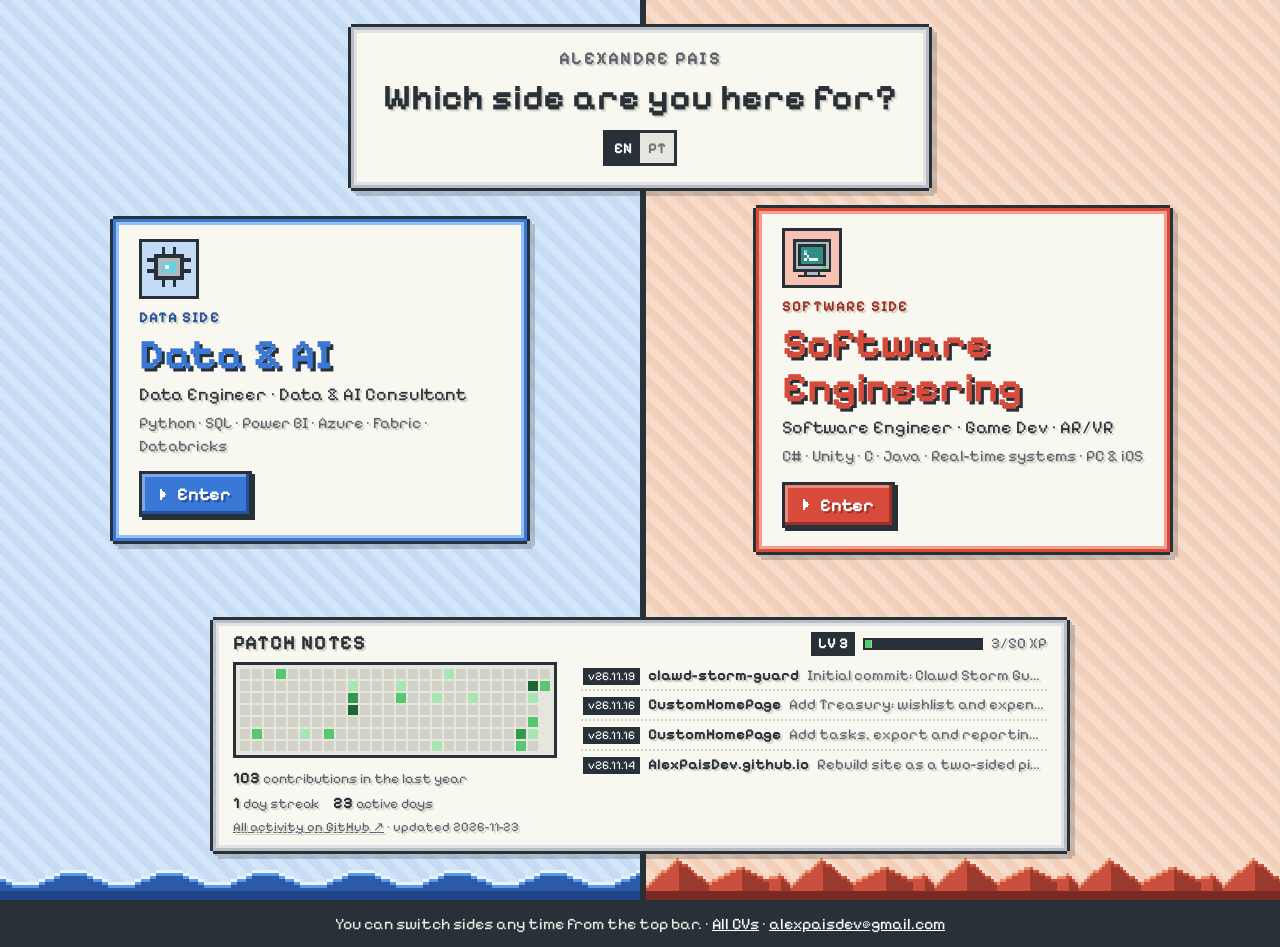
==== commit 7021f7f9: "Add Patch notes panel with GitHub activity to the start page - Bottom-centre pixel window: 26-week c" ====
--- a/index.html
+++ b/index.html
@@ -73,6 +73,31 @@
         <span class="pbtn pbtn-main half-go"><span class="cur" aria-hidden="true"></span><span data-i18n="home.enter">Enter</span></span>
       </span>
     </a>
+
+    <!-- PATCH NOTES: filled by site.js from assets/data/activity.json (refreshed daily by
+         .github/workflows/activity.yml). Stays hidden if that file can't be loaded. -->
+    <section class="win notes" id="notes" aria-labelledby="notes-title" hidden>
+      <header class="notes-head">
+        <h2 id="notes-title" data-i18n="notes.title">Patch notes</h2>
+        <div class="notes-lv" title="XP = contributions in the last year" data-i18n-attr="title:notes.xpHint">
+          <b>LV <span id="nt-lv">1</span></b>
+          <span class="xp" aria-hidden="true"><i id="nt-xp"></i></span>
+          <span class="xp-txt"><span id="nt-xptxt">0/50</span> XP</span>
+        </div>
+      </header>
+      <div class="notes-body">
+        <div class="notes-cal">
+          <div class="cal" id="nt-cal" role="img"></div>
+          <ul class="notes-stats">
+            <li><b id="nt-year">0</b> <span data-i18n="notes.year">contributions in the last year</span></li>
+            <li><b id="nt-streak">0</b> <span data-i18n="notes.streak">day streak</span></li>
+            <li><b id="nt-days">0</b> <span data-i18n="notes.days">active days</span></li>
+          </ul>
+        </div>
+        <ol class="notes-list" id="nt-list"></ol>
+      </div>
+      <p class="notes-foot"><a href="https://github.com/AlexPaisDev" target="_blank" rel="noopener"><span data-i18n="notes.more">All activity on GitHub</span> ↗</a> · <span data-i18n="notes.updated">updated</span> <span id="nt-updated"></span></p>
+    </section>
   </main>
 
   <footer class="home-foot">
--- a/assets/css/home.css
+++ b/assets/css/home.css
@@ -26,14 +26,14 @@
 .js .half-scene { animation: drift 30s linear infinite; }
 .theme-data .half-scene { animation-duration: 14s; }
 
-.half-win { display: flex; flex-direction: column; align-items: flex-start; gap: 6px; width: min(420px, 100%); padding: 18px 22px 22px; transition: transform .2s steps(3); }
-.half-ic { display: grid; place-items: center; width: 72px; height: 72px; margin-bottom: 6px; border: 3px solid var(--ink); background: var(--c1l); }
-.half-ic .px-ic { width: 52px; height: 52px; }
+.half-win { display: flex; flex-direction: column; align-items: flex-start; gap: 4px; width: min(420px, 100%); padding: 14px 20px 18px; transition: transform .2s steps(3); }
+.half-ic { display: grid; place-items: center; width: 60px; height: 60px; margin-bottom: 4px; border: 3px solid var(--ink); background: var(--c1l); }
+.half-ic .px-ic { width: 44px; height: 44px; }
 .half-kicker { font-size: 15px; font-weight: 700; letter-spacing: .08em; text-transform: uppercase; color: var(--c1d); }
 .half-name { font-size: clamp(30px, 3.6vw, 42px); font-weight: 700; line-height: 1.05; color: var(--c1); text-shadow: 3px 3px 0 var(--ink); }
 .half-role { font-size: 18px; color: var(--ink); }
 .half-list { font-size: 16px; color: var(--muted); }
-.half-go { margin-top: 14px; }
+.half-go { margin-top: 10px; }
 
 .half:hover, .half:focus-visible { flex-grow: 1.25; }
 .half:hover .half-win, .half:focus-visible .half-win { transform: translateY(-6px); }
@@ -52,3 +52,40 @@
   .half-ic { width: 60px; height: 60px; }
   .half-ic .px-ic { width: 44px; height: 44px; }
 }
+
+/* ---------- patch notes: GitHub activity across the seam ---------- */
+.split { position: relative; }
+.home .half { padding-top: 150px; padding-bottom: 290px; }   /* room for the title card above and the panel below */
+.notes {
+  position: absolute; left: 50%; bottom: 46px; z-index: 4; transform: translateX(-50%);
+  width: min(860px, calc(100% - 32px)); padding: 6px 14px 8px; border-image-source: var(--frame-plain);
+}
+.notes-head { display: flex; flex-wrap: wrap; align-items: center; justify-content: space-between; gap: 6px 16px; }
+.notes-head h2 { font-size: 20px; color: var(--ink); text-transform: uppercase; letter-spacing: .06em; }
+.notes-lv { display: flex; align-items: center; gap: 8px; font-size: 15px; }
+.notes-lv b { padding: 1px 7px; background: var(--ink); color: #fff; text-shadow: none; }
+.xp { width: 120px; height: 12px; padding: 2px; background: var(--ink); }
+.xp i { display: block; height: 100%; width: 0; background: repeating-linear-gradient(90deg, #58c870 0 6px, #8fe0a0 6px 8px); }
+.xp-txt { color: var(--muted); }
+.notes-body { display: grid; grid-template-columns: auto minmax(0, 1fr); gap: 18px; margin-top: 6px; }
+.cal { display: grid; grid-auto-flow: column; grid-template-rows: repeat(7, 10px); grid-auto-columns: 10px; gap: 2px; padding: 4px; background: #e6e6de; border: 3px solid var(--ink); width: max-content; }
+.cal i { background: #d2d2c8; }
+.cal .l1 { background: #a8e4b4; } .cal .l2 { background: #58c870; } .cal .l3 { background: #2f9a4c; } .cal .l4 { background: #1d6634; }
+.notes-stats { margin: 8px 0 0; padding: 0; list-style: none; display: flex; flex-wrap: wrap; gap: 2px 14px; font-size: 14px; color: var(--muted); max-width: 330px; }
+.notes-stats b { color: var(--ink); font-size: 16px; }
+.notes-list { margin: 0; padding: 0; list-style: none; min-width: 0; }
+.notes-list li + li { border-top: 2px dotted #d2d2c8; }
+.notes-list a { display: flex; align-items: baseline; gap: 8px; padding: 3px 2px; text-decoration: none; font-size: 15px; white-space: nowrap; }
+.notes-list a:hover b { text-decoration: underline; }
+.ver { flex: none; padding: 0 5px; font-size: 12px; background: var(--ink); color: #fff; text-shadow: none; }
+.notes-list b { flex: none; color: var(--ink); }
+.msg { min-width: 0; overflow: hidden; text-overflow: ellipsis; color: var(--muted); }
+.notes-foot { margin-top: 4px; font-size: 13px; color: var(--muted); }
+
+@media (max-width: 760px) {
+  .home .half { padding: 28px 16px 64px; }
+  .notes { position: static; transform: none; width: auto; margin: 0; border-top: 6px solid var(--ink); }
+  .notes-body { grid-template-columns: 1fr; }
+  .cal { grid-template-rows: repeat(7, 8px); grid-auto-columns: 8px; }
+  .notes-list a { flex-wrap: wrap; white-space: normal; }
+}
